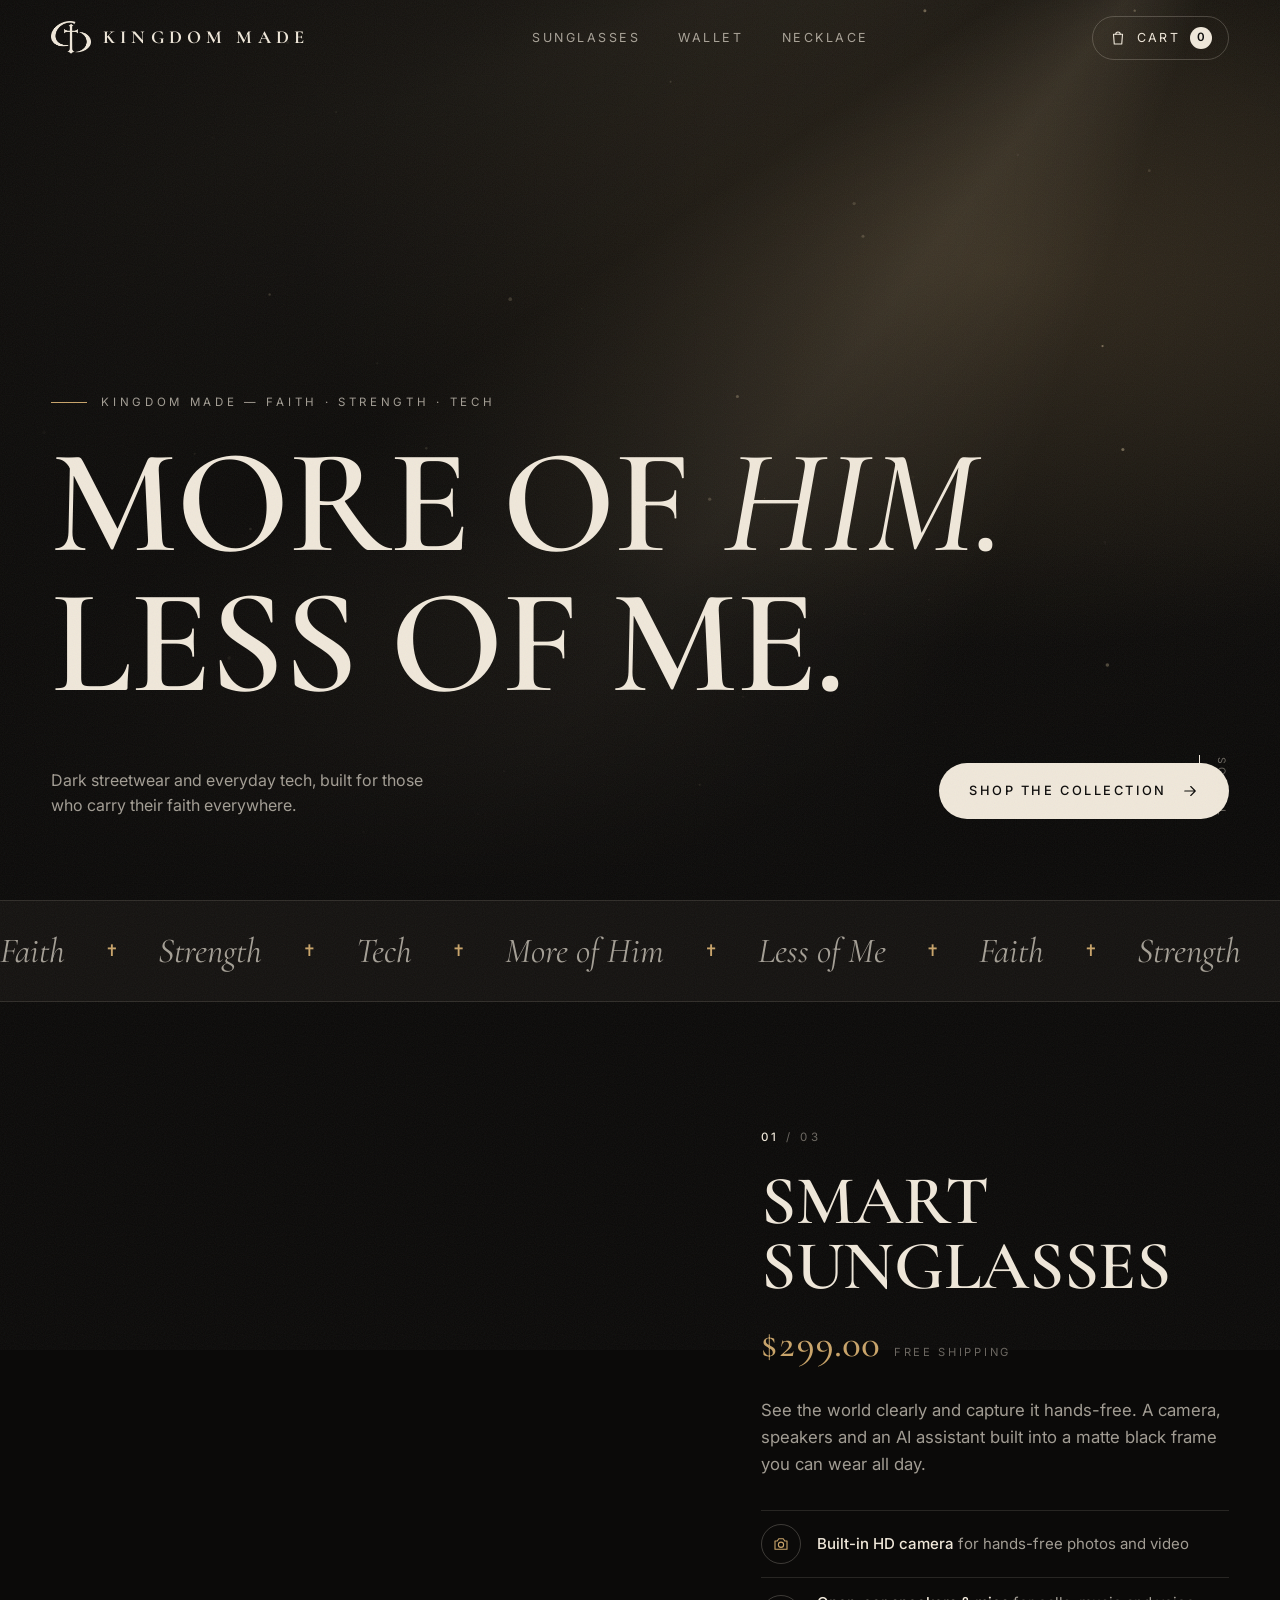
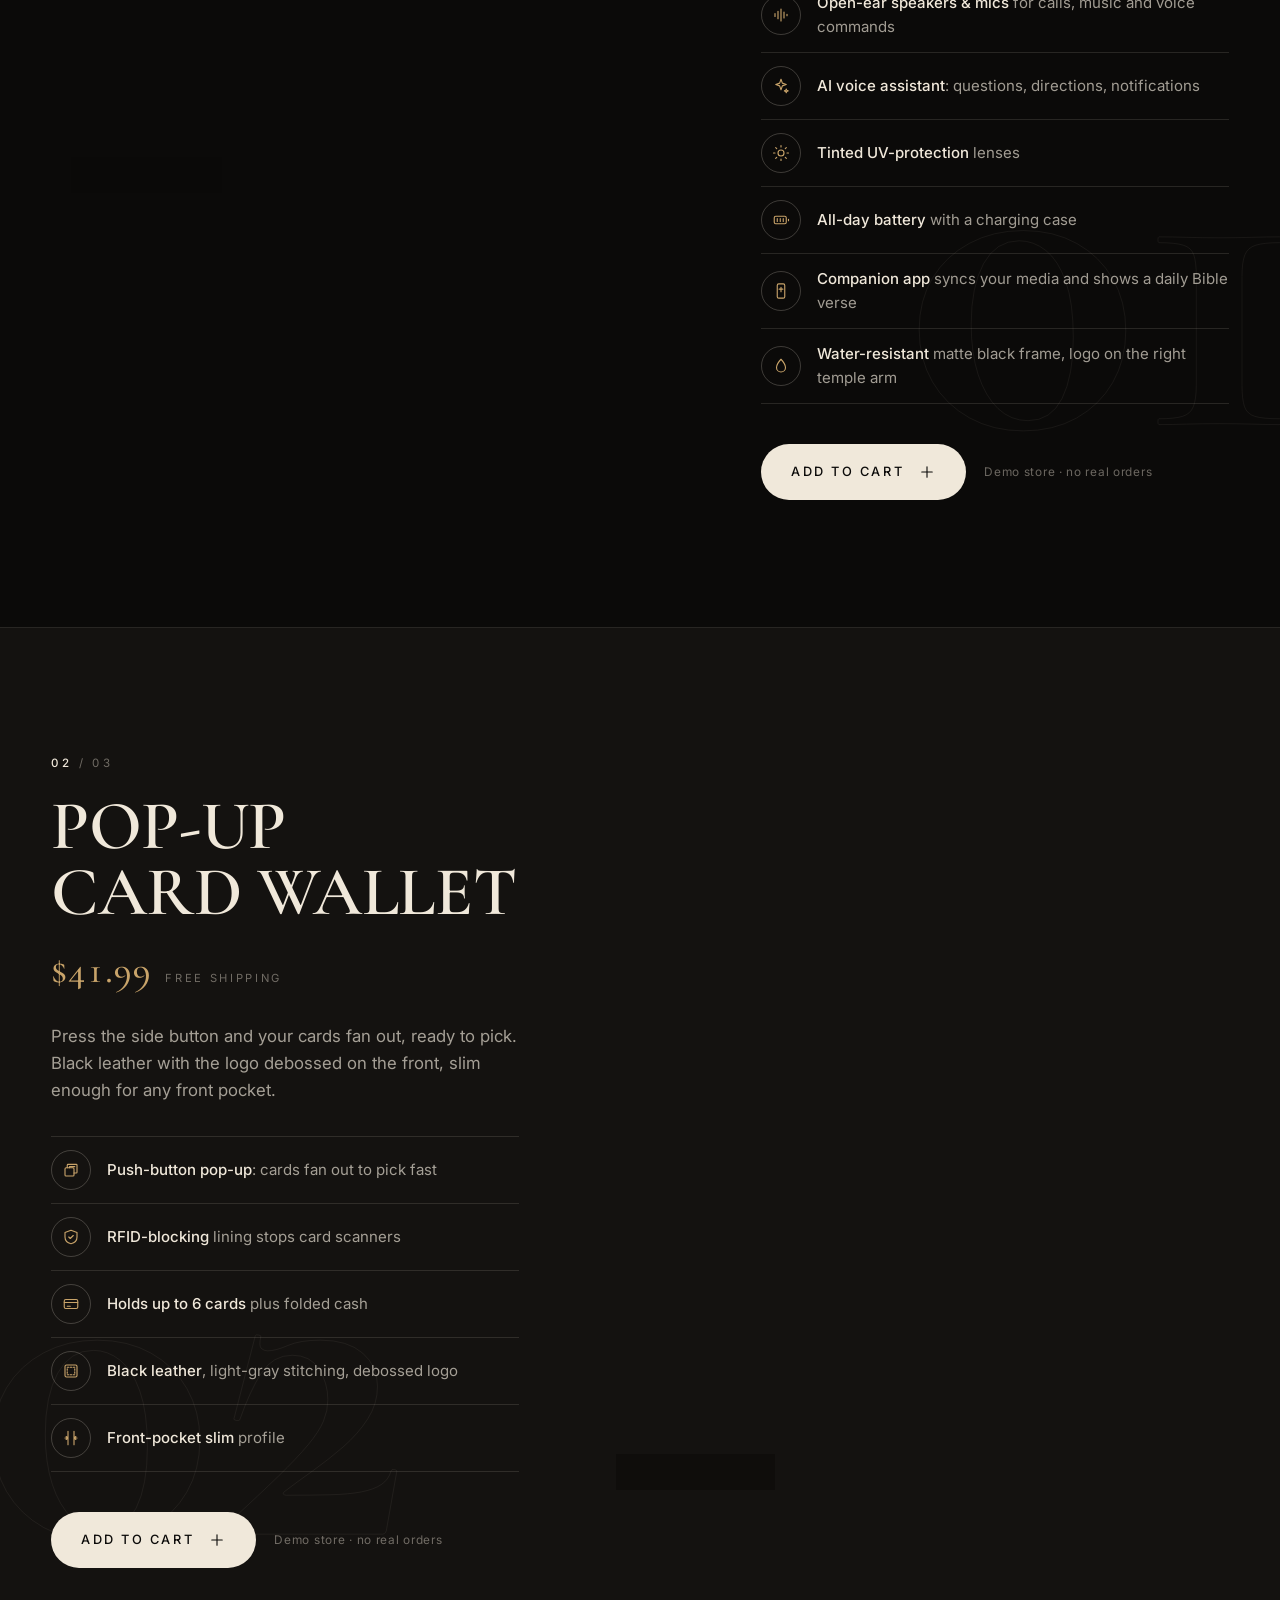
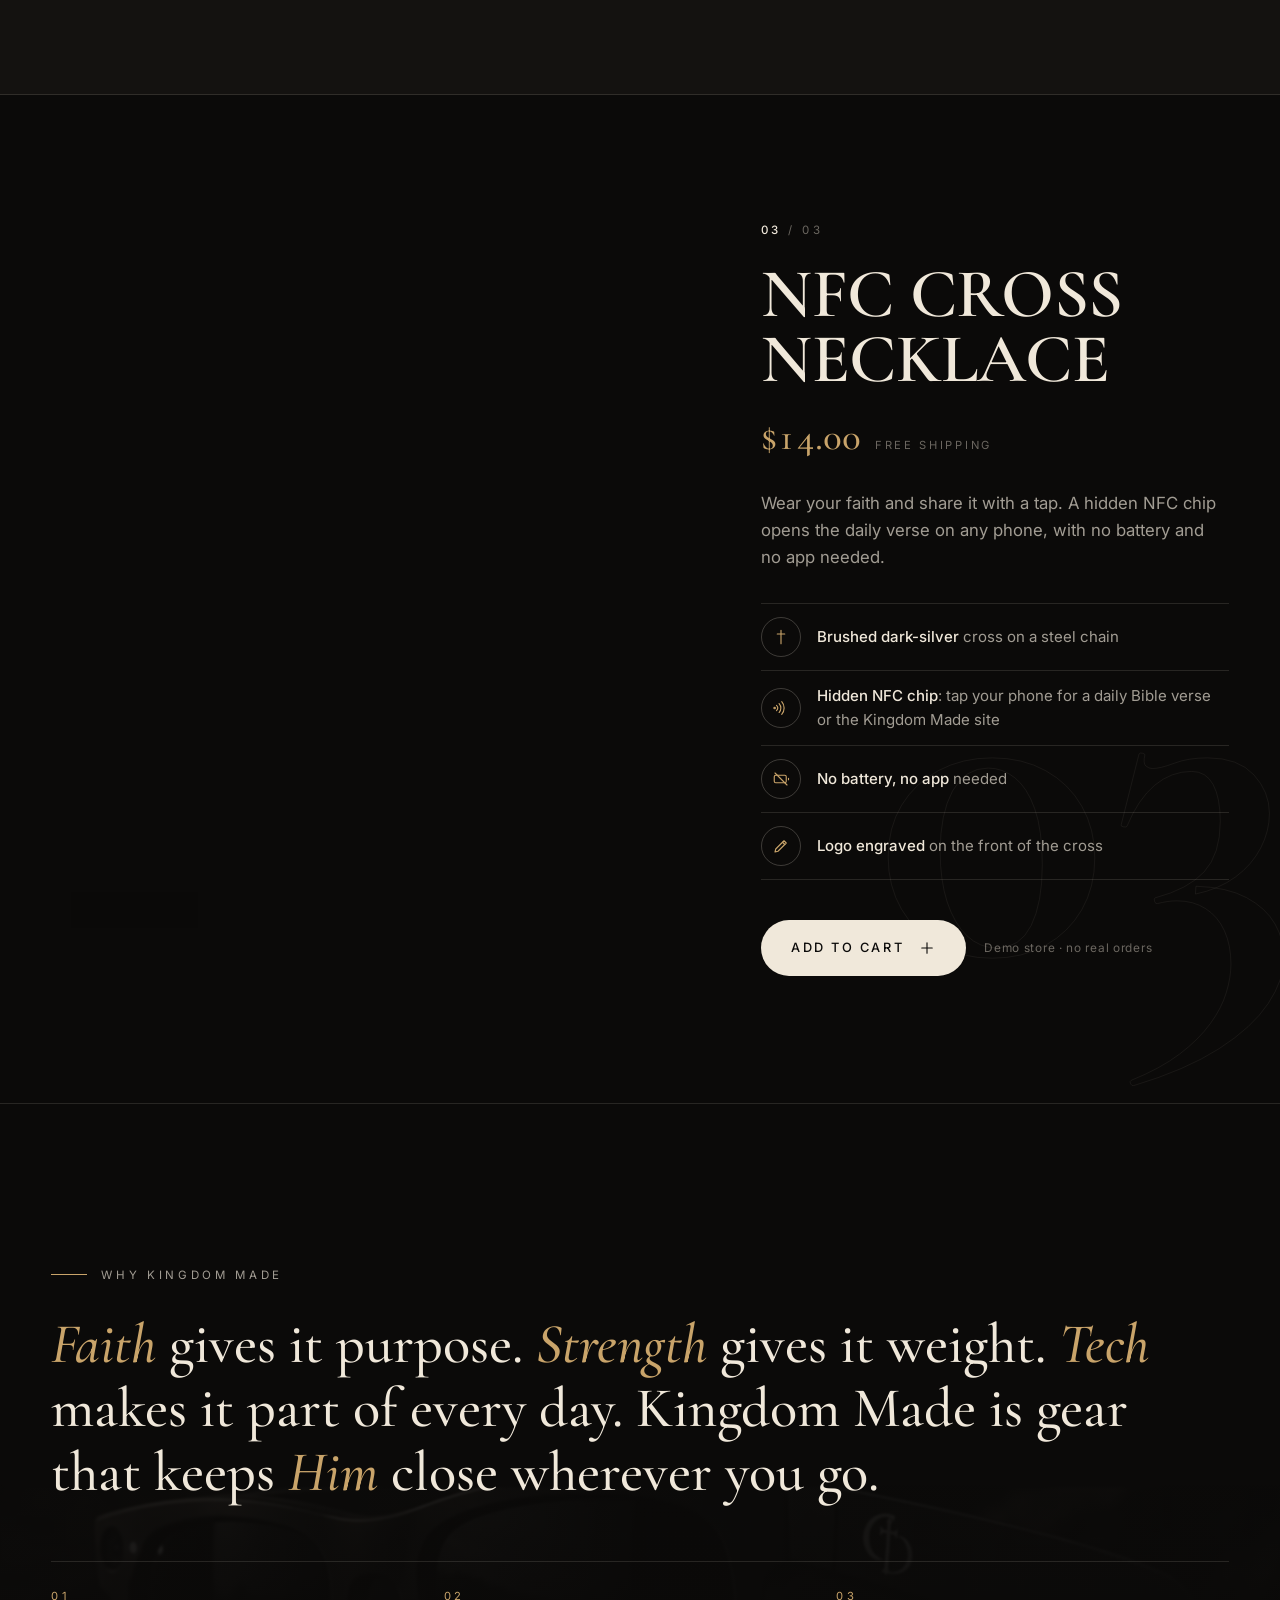
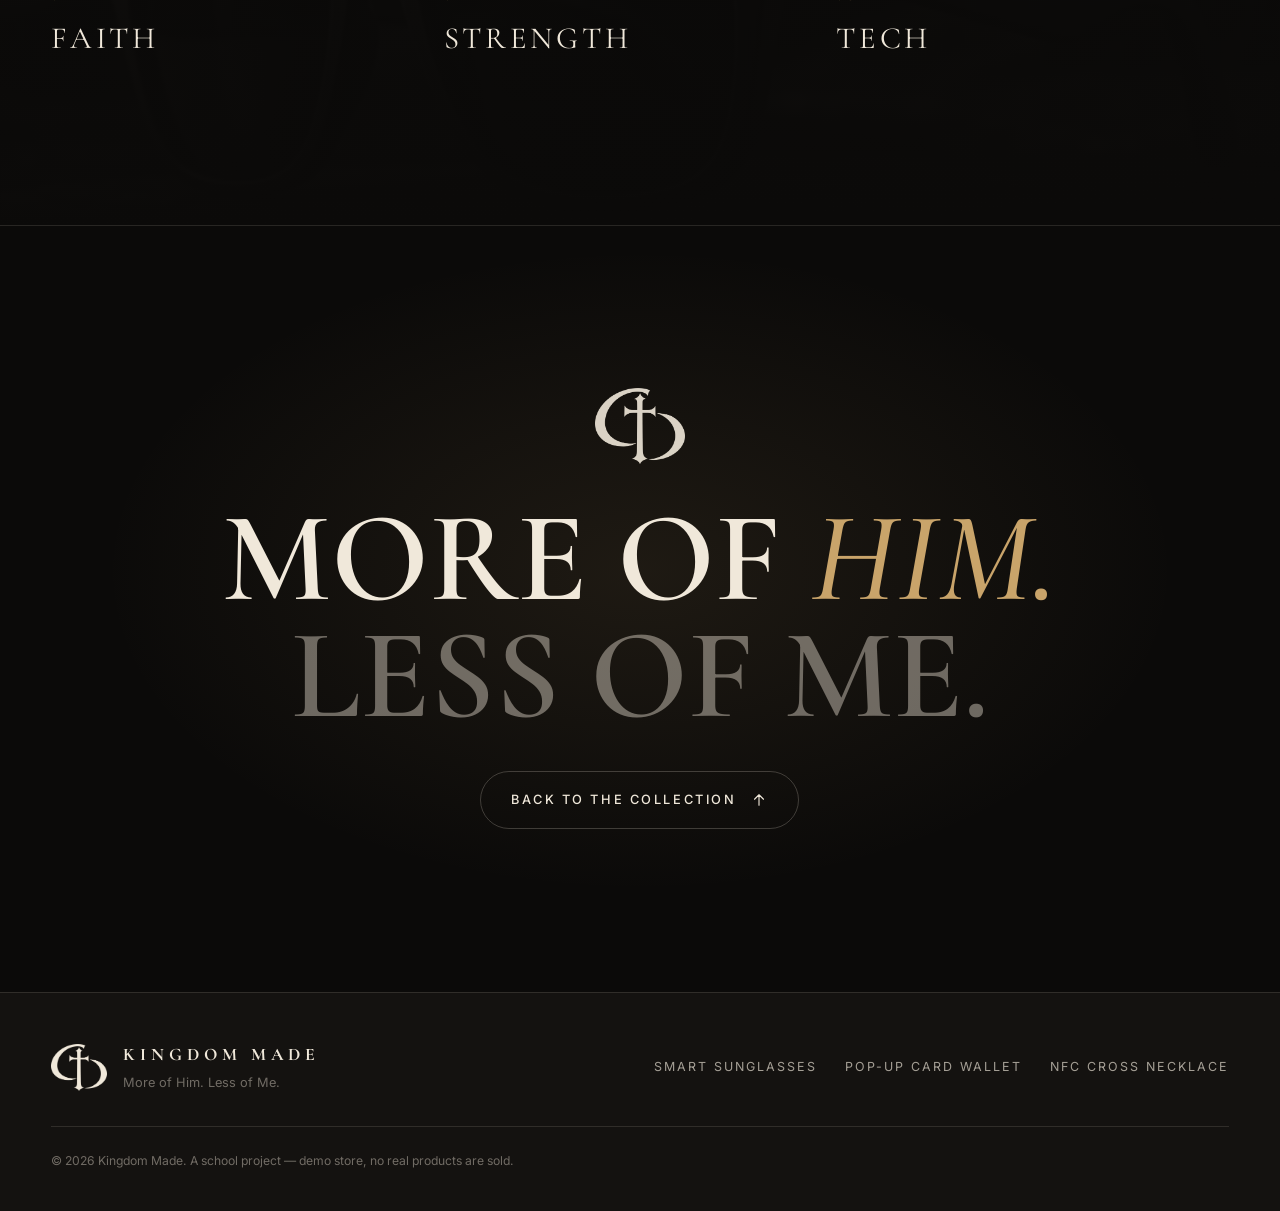
==== kingdom-made/index.html @ f79ba116 "Add Kingdom Made demo storefront Animated single-page store with hero, three product sections, why s" ====
<!doctype html>
<html lang="en">
<head>
  <meta charset="utf-8">
  <meta name="viewport" content="width=device-width, initial-scale=1">
  <title>Kingdom Made — More of Him. Less of Me.</title>
  <meta name="description" content="Kingdom Made: dark Christian streetwear and tech. Smart sunglasses, pop-up card wallet, NFC cross necklace.">
  <meta name="theme-color" content="#0b0a09">
  <link rel="icon" href="assets/logo.png">
  <link rel="preconnect" href="https://fonts.googleapis.com">
  <link rel="preconnect" href="https://fonts.gstatic.com" crossorigin>
  <link href="https://fonts.googleapis.com/css2?family=Cormorant+Garamond:ital,wght@0,500;0,600;0,700;1,500&family=Inter:wght@300;400;500;600&display=swap" rel="stylesheet">
  <link rel="preload" as="image" href="https://d8j0ntlcm91z4.cloudfront.net/user_3KIH4sE05QgK1w0A9Dcq2JVoyp1/hf_20261005_234935_2f9b9e39-9817-4af4-9021-14935c90627b.png">
  <link rel="stylesheet" href="styles.css">
  <script>document.documentElement.classList.add('js');</script>
</head>
<body class="is-loading">

  <!-- Preloader -->
  <div class="loader" aria-hidden="true">
    <img class="loader__logo" src="assets/logo.png" alt="">
    <div class="loader__bar"><span></span></div>
  </div>

  <div class="grain" aria-hidden="true"></div>
  <div class="progress" aria-hidden="true"><span></span></div>

  <!-- Header -->
  <header class="header" id="top">
    <a href="#hero" class="brand" aria-label="Kingdom Made home">
      <img src="assets/logo.png" alt="" class="brand__mark" width="40" height="34">
      <span class="brand__name">KINGDOM&nbsp;MADE</span>
    </a>
    <nav class="nav" aria-label="Products">
      <a href="#sunglasses" class="nav__link">Sunglasses</a>
      <a href="#wallet" class="nav__link">Wallet</a>
      <a href="#necklace" class="nav__link">Necklace</a>
    </nav>
    <button class="cart-btn magnetic" type="button" aria-label="Open cart" data-open-cart>
      <svg viewBox="0 0 24 24" aria-hidden="true"><path d="M6 7h12l-1 13H7L6 7Z"/><path d="M9 7a3 3 0 0 1 6 0"/></svg>
      <span class="cart-btn__label">Cart</span>
      <span class="cart-btn__count" data-cart-count>0</span>
    </button>
  </header>

  <main>
    <!-- Hero -->
    <section class="hero" id="hero">
      <div class="hero__media" aria-hidden="true">
        <img class="hero__img" data-hero-img
             src="https://d8j0ntlcm91z4.cloudfront.net/user_3KIH4sE05QgK1w0A9Dcq2JVoyp1/hf_20261005_234935_2f9b9e39-9817-4af4-9021-14935c90627b.png"
             alt="" onerror="this.remove()">
        <div class="hero__light"></div>
        <canvas class="hero__dust" data-dust></canvas>
        <div class="hero__shade"></div>
      </div>

      <div class="hero__content">
        <p class="eyebrow hero__eyebrow" data-hero-in>
          <span class="eyebrow__line"></span> Kingdom Made — Faith · Strength · Tech
        </p>
        <h1 class="slogan" aria-label="More of Him. Less of Me.">
          <span class="slogan__line" data-split>MORE OF <em class="slogan__him">HIM.</em></span>
          <span class="slogan__line slogan__line--me" data-split>LESS OF <em class="slogan__me">ME.</em></span>
        </h1>
        <div class="hero__foot" data-hero-in>
          <p class="hero__sub">Dark streetwear and everyday tech, built for those who carry their faith everywhere.</p>
          <a href="#sunglasses" class="btn btn--primary magnetic">
            <span class="btn__text">Shop the collection</span>
            <svg class="btn__arrow" viewBox="0 0 24 24" aria-hidden="true"><path d="M5 12h14M13 6l6 6-6 6"/></svg>
          </a>
        </div>
      </div>

      <a href="#sunglasses" class="scroll-cue" data-hero-in aria-label="Scroll to products">
        <span>Scroll</span><i></i>
      </a>
    </section>

    <!-- Marquee -->
    <div class="marquee" aria-hidden="true">
      <div class="marquee__track">
        <span>Faith</span><b>✝</b><span>Strength</span><b>✝</b><span>Tech</span><b>✝</b><span>More of Him</span><b>✝</b><span>Less of Me</span><b>✝</b>
        <span>Faith</span><b>✝</b><span>Strength</span><b>✝</b><span>Tech</span><b>✝</b><span>More of Him</span><b>✝</b><span>Less of Me</span><b>✝</b>
      </div>
    </div>

    <!-- Products (rendered from data in app.js) -->
    <div id="products" data-products></div>

    <!-- Why -->
    <section class="why" id="why">
      <div class="why__bg" aria-hidden="true">
        <img src="assets/collection.webp" alt="" data-parallax="-0.12" loading="lazy">
      </div>
      <div class="why__inner">
        <p class="eyebrow" data-reveal><span class="eyebrow__line"></span> Why Kingdom Made</p>
        <p class="why__text" data-words>
          Faith gives it purpose. Strength gives it weight. Tech makes it part of every day. Kingdom Made is gear that keeps Him close wherever you go.
        </p>
        <ul class="pillars">
          <li data-reveal style="--d:0"><span>01</span>Faith</li>
          <li data-reveal style="--d:1"><span>02</span>Strength</li>
          <li data-reveal style="--d:2"><span>03</span>Tech</li>
        </ul>
      </div>
    </section>

    <!-- Slogan reprise -->
    <section class="reprise" aria-label="More of Him. Less of Me.">
      <img src="assets/logo.png" alt="" class="reprise__mark" data-reveal width="120" height="101">
      <p class="reprise__slogan">
        <span class="reprise__line" data-reveal>MORE OF <em>HIM.</em></span>
        <span class="reprise__line reprise__line--me" data-reveal style="--d:1">LESS OF ME.</span>
      </p>
      <a href="#sunglasses" class="btn btn--ghost magnetic" data-reveal style="--d:2">
        <span class="btn__text">Back to the collection</span>
        <svg class="btn__arrow" viewBox="0 0 24 24" aria-hidden="true"><path d="M12 19V5M6 11l6-6 6 6"/></svg>
      </a>
    </section>
  </main>

  <footer class="footer">
    <div class="footer__brand">
      <img src="assets/logo.png" alt="Kingdom Made logo" width="56" height="47">
      <div>
        <strong>KINGDOM MADE</strong>
        <span>More of Him. Less of Me.</span>
      </div>
    </div>
    <nav class="footer__nav" aria-label="Footer">
      <a href="#sunglasses">Smart Sunglasses</a>
      <a href="#wallet">Pop-Up Card Wallet</a>
      <a href="#necklace">NFC Cross Necklace</a>
    </nav>
    <p class="footer__note">© <span data-year></span> Kingdom Made. A school project — demo store, no real products are sold.</p>
  </footer>

  <!-- Cart drawer -->
  <div class="overlay" data-overlay></div>
  <aside class="cart" aria-label="Shopping cart" aria-hidden="true" data-cart>
    <div class="cart__head">
      <h2>Your Cart <span data-cart-count-text></span></h2>
      <button class="icon-btn" type="button" aria-label="Close cart" data-close-cart>
        <svg viewBox="0 0 24 24" aria-hidden="true"><path d="M6 6l12 12M18 6 6 18"/></svg>
      </button>
    </div>
    <ul class="cart__items" data-cart-items></ul>
    <div class="cart__empty" data-cart-empty>
      <img src="assets/logo.png" alt="" width="64" height="54">
      <p>Your cart is empty.</p>
      <button class="btn btn--ghost" type="button" data-close-cart data-goto="#sunglasses"><span class="btn__text">Explore the collection</span></button>
    </div>
    <div class="cart__foot" data-cart-foot>
      <div class="cart__row"><span>Subtotal</span><strong data-subtotal>$0.00</strong></div>
      <div class="cart__row cart__row--muted"><span>Shipping</span><span>Free</span></div>
      <button class="btn btn--primary btn--block magnetic" type="button" data-checkout>
        <span class="btn__text">Checkout</span>
        <svg class="btn__arrow" viewBox="0 0 24 24" aria-hidden="true"><path d="M5 12h14M13 6l6 6-6 6"/></svg>
      </button>
    </div>
  </aside>

  <!-- Checkout -->
  <div class="checkout" role="dialog" aria-modal="true" aria-labelledby="checkout-title" aria-hidden="true" data-checkout-modal>
    <div class="checkout__panel">
      <button class="icon-btn checkout__close" type="button" aria-label="Close checkout" data-close-checkout>
        <svg viewBox="0 0 24 24" aria-hidden="true"><path d="M6 6l12 12M18 6 6 18"/></svg>
      </button>

      <div class="checkout__step is-active" data-step="form">
        <p class="eyebrow"><span class="eyebrow__line"></span> Secure checkout · Demo</p>
        <h2 id="checkout-title">Checkout</h2>
        <div class="checkout__grid">
          <form class="form" data-checkout-form novalidate>
            <fieldset>
              <legend>Contact</legend>
              <label class="field"><span>Full name</span><input name="name" autocomplete="off" required placeholder="John Doe"></label>
              <label class="field"><span>Email</span><input name="email" type="email" autocomplete="off" required placeholder="you@example.com"></label>
            </fieldset>
            <fieldset>
              <legend>Shipping</legend>
              <label class="field"><span>Address</span><input name="address" autocomplete="off" required placeholder="123 Main St"></label>
              <div class="field-row">
                <label class="field"><span>City</span><input name="city" autocomplete="off" required placeholder="City"></label>
                <label class="field"><span>ZIP</span><input name="zip" autocomplete="off" required placeholder="00000" inputmode="numeric"></label>
              </div>
            </fieldset>
            <fieldset>
              <legend>Payment</legend>
              <div class="demo-card">
                <div class="demo-card__top"><img src="assets/logo.png" alt="" width="34" height="29"><span>DEMO CARD</span></div>
                <div class="demo-card__num">•••• •••• •••• 7777</div>
                <div class="demo-card__bottom"><span>KINGDOM MADE</span><span>12/30</span></div>
              </div>
              <p class="form__note">This is a demo store for a school project. No payment is taken and nothing you type is sent anywhere.</p>
            </fieldset>
            <button class="btn btn--primary btn--block magnetic" type="submit">
              <span class="btn__text">Place order · <span data-checkout-total>$0.00</span></span>
            </button>
          </form>
          <aside class="summary">
            <h3>Order summary</h3>
            <ul class="summary__items" data-summary-items></ul>
            <div class="cart__row"><span>Subtotal</span><span data-summary-subtotal></span></div>
            <div class="cart__row cart__row--muted"><span>Shipping</span><span>Free</span></div>
            <div class="cart__row summary__total"><span>Total</span><strong data-summary-total></strong></div>
          </aside>
        </div>
      </div>

      <div class="checkout__step checkout__step--center" data-step="processing">
        <div class="spinner" aria-hidden="true"><img src="assets/logo.png" alt=""></div>
        <p class="processing-text">Processing your order…</p>
      </div>

      <div class="checkout__step checkout__step--center" data-step="success">
        <svg class="check" viewBox="0 0 52 52" aria-hidden="true"><circle cx="26" cy="26" r="24"/><path d="M15 27l7 7 15-16"/></svg>
        <p class="eyebrow"><span class="eyebrow__line"></span> Order confirmed</p>
        <h2 class="success__title">Thank you<span data-success-name></span>.</h2>
        <p class="success__order">Order <strong data-order-no></strong> is on its way (in spirit — this is a demo).</p>
        <blockquote class="verse">“Whatever you do, work at it with all your heart, as working for the Lord.”<cite>Colossians 3:23</cite></blockquote>
        <button class="btn btn--primary magnetic" type="button" data-close-checkout><span class="btn__text">Continue shopping</span></button>
      </div>
    </div>
  </div>

  <div class="toast" role="status" aria-live="polite" data-toast></div>

  <script src="app.js" defer></script>
</body>
</html>
---- kingdom-made/styles.css ----
/* ==========================================================================
   KINGDOM MADE — styles
   ========================================================================== */

:root {
  --black: #0b0a09;
  --coal: #141210;
  --char: #1c1a17;
  --char-2: #26231f;
  --line: rgba(240, 232, 218, 0.12);
  --line-2: rgba(240, 232, 218, 0.22);
  --bone: #f0e8da;
  --bone-dim: rgba(240, 232, 218, 0.66);
  --bone-mute: rgba(240, 232, 218, 0.42);
  --gold: #c9a46a;
  --gold-soft: rgba(201, 164, 106, 0.18);

  --serif: "Cormorant Garamond", "Times New Roman", Georgia, serif;
  --sans: "Inter", system-ui, -apple-system, "Segoe UI", Roboto, sans-serif;

  --ease: cubic-bezier(0.22, 1, 0.36, 1);
  --ease-in-out: cubic-bezier(0.65, 0, 0.35, 1);
  --gutter: clamp(16px, 4vw, 56px);
  --header-h: 76px;
}

*, *::before, *::after { box-sizing: border-box; }
html { scroll-behavior: smooth; -webkit-text-size-adjust: 100%; }
body {
  margin: 0;
  background: var(--black);
  color: var(--bone);
  font-family: var(--sans);
  font-weight: 400;
  line-height: 1.6;
  -webkit-font-smoothing: antialiased;
  overflow-x: hidden;
}
body.is-locked { overflow: hidden; }
img { display: block; max-width: 100%; }
a { color: inherit; text-decoration: none; }
button { font: inherit; color: inherit; background: none; border: 0; cursor: pointer; }
em { font-style: normal; }
::selection { background: var(--gold); color: var(--black); }
:focus-visible { outline: 1px solid var(--gold); outline-offset: 4px; }

svg { fill: none; stroke: currentColor; stroke-width: 1.5; stroke-linecap: round; stroke-linejoin: round; }

/* ---------- Atmosphere ---------- */
.grain {
  position: fixed; inset: -50%;
  z-index: 90; pointer-events: none;
  opacity: 0.06;
  background-image: url("data:image/svg+xml;utf8,<svg xmlns='http://www.w3.org/2000/svg' width='160' height='160'><filter id='n'><feTurbulence type='fractalNoise' baseFrequency='0.9' numOctaves='2' stitchTiles='stitch'/></filter><rect width='100%' height='100%' filter='url(%23n)'/></svg>");
  animation: grain 1.2s steps(6) infinite;
}
@keyframes grain {
  0% { transform: translate(0, 0); } 20% { transform: translate(-3%, 2%); }
  40% { transform: translate(2%, -3%); } 60% { transform: translate(-2%, -1%); }
  80% { transform: translate(3%, 3%); } 100% { transform: translate(0, 0); }
}

.progress { position: fixed; top: 0; left: 0; right: 0; height: 2px; z-index: 80; pointer-events: none; }
.progress span { display: block; height: 100%; background: linear-gradient(90deg, var(--gold), var(--bone)); transform-origin: 0 50%; transform: scaleX(0); }

/* ---------- Loader ---------- */
.loader {
  position: fixed; inset: 0; z-index: 200;
  display: grid; place-content: center; justify-items: center; gap: 28px;
  background: var(--black);
  transition: clip-path 1.1s var(--ease-in-out), visibility 0s linear 1.1s;
  clip-path: inset(0 0 0 0);
}
.loader__logo { width: 92px; opacity: 0; transform: scale(0.9); animation: loaderLogo 1s var(--ease) 0.1s forwards; }
.loader__bar { width: 140px; height: 1px; background: var(--line); overflow: hidden; }
.loader__bar span { display: block; height: 100%; background: var(--bone); transform: scaleX(0); transform-origin: 0 50%; animation: loaderBar 1.1s var(--ease-in-out) 0.2s forwards; }
@keyframes loaderLogo { to { opacity: 1; transform: scale(1); } }
@keyframes loaderBar { to { transform: scaleX(1); } }
body.is-loaded .loader { clip-path: inset(0 0 100% 0); visibility: hidden; }
html:not(.js) .loader { display: none; }

/* ---------- Header ---------- */
.header {
  position: fixed; inset: 0 0 auto 0; z-index: 60;
  height: var(--header-h);
  display: flex; align-items: center; justify-content: space-between; gap: 24px;
  padding: 0 var(--gutter);
  transition: transform 0.6s var(--ease), background 0.4s ease, border-color 0.4s ease, opacity 0.9s var(--ease);
  border-bottom: 1px solid transparent;
}
.header.is-solid { background: rgba(11, 10, 9, 0.72); backdrop-filter: blur(14px); -webkit-backdrop-filter: blur(14px); border-color: var(--line); }
.header.is-hidden { transform: translateY(-100%); }
.js body.is-loading .header { opacity: 0; transform: translateY(-20px); }

.brand { display: flex; align-items: center; gap: 12px; }
.brand__mark { width: 40px; height: auto; transition: transform 0.8s var(--ease); }
.brand:hover .brand__mark { transform: rotate(-8deg) scale(1.06); }
.brand__name { font-family: var(--serif); font-weight: 700; font-size: 1.15rem; letter-spacing: 0.28em; }

.nav { display: flex; gap: clamp(18px, 3vw, 40px); }
.nav__link { position: relative; font-size: 0.78rem; letter-spacing: 0.2em; text-transform: uppercase; color: var(--bone-dim); transition: color 0.3s ease; padding: 6px 0; }
.nav__link::after { content: ""; position: absolute; left: 0; right: 0; bottom: 0; height: 1px; background: var(--bone); transform: scaleX(0); transform-origin: right; transition: transform 0.5s var(--ease); }
.nav__link:hover, .nav__link.is-active { color: var(--bone); }
.nav__link:hover::after, .nav__link.is-active::after { transform: scaleX(1); transform-origin: left; }

.cart-btn {
  position: relative; display: inline-flex; align-items: center; gap: 10px;
  padding: 10px 16px; border: 1px solid var(--line-2); border-radius: 999px;
  font-size: 0.78rem; letter-spacing: 0.18em; text-transform: uppercase;
  transition: background 0.3s ease, border-color 0.3s ease;
}
.cart-btn:hover { background: rgba(240, 232, 218, 0.08); border-color: var(--bone-dim); }
.cart-btn svg { width: 18px; height: 18px; }
.cart-btn__count {
  display: grid; place-items: center; min-width: 22px; height: 22px; padding: 0 6px;
  border-radius: 999px; background: var(--bone); color: var(--black);
  font-size: 0.72rem; font-weight: 600; letter-spacing: 0;
}
.cart-btn__count.is-bump { animation: bump 0.6s var(--ease); }
@keyframes bump { 0% { transform: scale(1); } 35% { transform: scale(1.45); background: var(--gold); } 100% { transform: scale(1); } }

/* ---------- Buttons ---------- */
.btn {
  --fill: var(--bone);
  position: relative; display: inline-flex; align-items: center; justify-content: center; gap: 14px;
  padding: 18px 30px; border-radius: 999px; overflow: hidden; isolation: isolate;
  font-size: 0.8rem; font-weight: 500; letter-spacing: 0.2em; text-transform: uppercase;
  transition: color 0.5s var(--ease), border-color 0.5s var(--ease), transform 0.4s var(--ease);
  will-change: transform;
}
.btn::before {
  content: ""; position: absolute; inset: 0; z-index: -1; border-radius: inherit;
  background: var(--fill);
  transform: translateY(101%); transition: transform 0.6s var(--ease);
}
.btn__arrow { width: 18px; height: 18px; transition: transform 0.5s var(--ease); }
.btn:hover .btn__arrow { transform: translateX(5px); }
.btn--primary { background: var(--bone); color: var(--black); --fill: var(--gold); }
.btn--primary:hover { color: var(--black); }
.btn--ghost { border: 1px solid var(--line-2); color: var(--bone); }
.btn--ghost:hover { color: var(--black); border-color: var(--bone); }
.btn:hover::before { transform: translateY(0); }
.btn--block { width: 100%; }
.btn.is-added { --fill: var(--gold); }
.btn.is-added::before { transform: translateY(0); }
.btn .btn__text { position: relative; display: inline-block; }
.magnetic .btn__text, .magnetic svg { transition: transform 0.4s var(--ease); }

.icon-btn { display: grid; place-items: center; width: 42px; height: 42px; border-radius: 50%; border: 1px solid var(--line-2); transition: transform 0.5s var(--ease), background 0.3s ease; }
.icon-btn svg { width: 18px; height: 18px; }
.icon-btn:hover { transform: rotate(90deg); background: rgba(240, 232, 218, 0.08); }

.eyebrow { display: flex; align-items: center; gap: 14px; margin: 0; font-size: 0.72rem; letter-spacing: 0.32em; text-transform: uppercase; color: var(--bone-dim); }
.eyebrow__line { display: inline-block; width: 36px; height: 1px; background: var(--gold); }

/* ---------- Hero ---------- */
.hero { position: relative; min-height: 100svh; display: flex; align-items: flex-end; padding: calc(var(--header-h) + 40px) var(--gutter) clamp(48px, 9vh, 110px); overflow: hidden; }
.hero__media {
  position: absolute; inset: 0; z-index: 0; overflow: hidden;
  background:
    radial-gradient(90% 70% at 78% 30%, rgba(201, 164, 106, 0.22), transparent 60%),
    radial-gradient(60% 50% at 20% 90%, rgba(60, 50, 40, 0.5), transparent 70%),
    linear-gradient(180deg, #17140f 0%, var(--black) 100%);
}
.hero__img {
  position: absolute; inset: -6% -4%; width: 108%; height: 112%; object-fit: cover;
  opacity: 0; transform: scale(1.18);
  transition: opacity 1.8s var(--ease), transform 2.6s var(--ease);
}
body.is-loaded .hero__img { opacity: 1; transform: scale(1.06); }
.hero__img.is-drift { animation: heroDrift 26s ease-in-out infinite alternate; }
@keyframes heroDrift { from { transform: scale(1.06) translate3d(0, 0, 0); } to { transform: scale(1.14) translate3d(-1.5%, -1%, 0); } }
.hero__light {
  position: absolute; inset: -20%;
  background: conic-gradient(from 200deg at 85% 0%, transparent 0deg, rgba(240, 214, 170, 0.12) 18deg, transparent 36deg, rgba(240, 214, 170, 0.08) 52deg, transparent 70deg);
  mix-blend-mode: screen; animation: rays 14s ease-in-out infinite alternate; pointer-events: none;
}
@keyframes rays { from { transform: rotate(-3deg); opacity: 0.6; } to { transform: rotate(4deg); opacity: 1; } }
.hero__dust { position: absolute; inset: 0; width: 100%; height: 100%; pointer-events: none; }
.hero__shade {
  position: absolute; inset: 0;
  background:
    linear-gradient(90deg, rgba(11, 10, 9, 0.85) 0%, rgba(11, 10, 9, 0.35) 55%, rgba(11, 10, 9, 0.1) 100%),
    linear-gradient(0deg, var(--black) 0%, rgba(11, 10, 9, 0) 40%),
    radial-gradient(120% 90% at 50% 40%, transparent 50%, rgba(0, 0, 0, 0.6) 100%);
}
.hero__content { position: relative; z-index: 2; width: 100%; max-width: 1400px; }
.hero__eyebrow { margin-bottom: clamp(18px, 3vh, 34px); }

.slogan {
  margin: 0; font-family: var(--serif); font-weight: 600;
  font-size: clamp(2.5rem, 11.6vw, 11.5rem); line-height: 0.88; letter-spacing: -0.01em;
}
.slogan__line { display: block; overflow: hidden; padding-bottom: 0.06em; white-space: nowrap; }
.slogan .char { display: inline-block; will-change: transform; }
.js .slogan .char { transform: translate3d(0, 110%, 0) rotate(6deg); opacity: 0; }
body.is-loaded .slogan .char {
  transform: none; opacity: 1;
  transition: transform 1.3s var(--ease), opacity 1s var(--ease);
  transition-delay: calc(0.55s + var(--i) * 0.035s);
}
.slogan__him { font-style: italic; font-weight: 500; }
body.is-glow .slogan__him .char {
  color: #f6e3bf;
  animation: glow 4.5s var(--ease-in-out) infinite;
  animation-delay: calc(var(--i) * 0.12s);
}
@keyframes glow {
  0%, 100% { text-shadow: 0 0 0 rgba(201, 164, 106, 0); }
  50% { text-shadow: 0 0 34px rgba(214, 176, 112, 0.55), 0 0 2px rgba(255, 236, 200, 0.6); }
}
.slogan__line--me { color: var(--bone); transition: color 2s var(--ease); }
body.is-glow .slogan__me { color: var(--bone-mute); transition: color 2.4s var(--ease) 0.4s; }
body.is-glow .slogan__me .char { opacity: 0.45; transition: opacity 2.4s var(--ease) 0.4s, transform 1.3s var(--ease); }

.hero__foot { display: flex; flex-wrap: wrap; align-items: flex-end; justify-content: space-between; gap: 28px; margin-top: clamp(28px, 5vh, 54px); }
.hero__sub { margin: 0; max-width: 380px; color: var(--bone-dim); font-size: 1rem; }

[data-hero-in] { transition: opacity 1.2s var(--ease), transform 1.2s var(--ease); }
.js body.is-loading [data-hero-in] { opacity: 0; transform: translateY(24px); }
.hero__eyebrow { transition-delay: 0.4s; }
.hero__foot { transition-delay: 1.15s; }
.scroll-cue { transition-delay: 1.5s; }

.scroll-cue { position: absolute; right: var(--gutter); bottom: clamp(48px, 9vh, 110px); z-index: 2; display: flex; flex-direction: column; align-items: center; gap: 12px; font-size: 0.65rem; letter-spacing: 0.3em; text-transform: uppercase; color: var(--bone-mute); writing-mode: vertical-rl; }
.scroll-cue i { position: relative; width: 1px; height: 64px; background: var(--line); overflow: hidden; }
.scroll-cue i::after { content: ""; position: absolute; left: 0; top: 0; width: 100%; height: 40%; background: var(--bone); animation: cue 2s var(--ease-in-out) infinite; }
@keyframes cue { from { transform: translateY(-100%); } to { transform: translateY(260%); } }

/* ---------- Marquee ---------- */
.marquee { border-block: 1px solid var(--line); overflow: hidden; padding: 22px 0; background: var(--coal); }
.marquee__track { display: flex; width: max-content; gap: 40px; align-items: center; animation: marquee 38s linear infinite; }
.marquee__track span { font-family: var(--serif); font-size: clamp(1.4rem, 3vw, 2.2rem); font-style: italic; color: var(--bone-dim); white-space: nowrap; }
.marquee__track b { color: var(--gold); font-weight: 400; font-size: 1rem; }
.marquee:hover .marquee__track { animation-play-state: paused; }
@keyframes marquee { to { transform: translateX(-50%); } }

/* ---------- Product sections ---------- */
.product {
  position: relative; min-height: 100vh;
  display: grid; grid-template-columns: 1.15fr 0.85fr; align-items: center; gap: clamp(32px, 6vw, 110px);
  padding: clamp(90px, 14vh, 160px) var(--gutter);
  border-bottom: 1px solid var(--line);
  overflow: hidden;
}
.product:nth-child(even) { grid-template-columns: 0.85fr 1.15fr; background: var(--coal); }
.product:nth-child(even) .product__media { order: 2; }
.product__bgnum {
  position: absolute; top: 50%; right: -0.04em; z-index: 0; transform: translateY(-50%);
  font-family: var(--serif); font-weight: 700; font-size: clamp(14rem, 38vw, 36rem); line-height: 1;
  color: transparent; -webkit-text-stroke: 1px rgba(240, 232, 218, 0.06); pointer-events: none; user-select: none;
}
.product:nth-child(even) .product__bgnum { right: auto; left: -0.04em; }

.product__media { position: relative; z-index: 1; }
.product__frame {
  position: relative; overflow: hidden; border-radius: 4px; background: var(--char);
  aspect-ratio: 4 / 4.4;
  clip-path: inset(0 0 0 0);
  transition: clip-path 1.6s var(--ease-in-out);
  box-shadow: 0 40px 120px -40px rgba(0, 0, 0, 0.9);
}
.product__frame--wide { aspect-ratio: 16 / 10; }
.js .product__media:not(.is-in) .product__frame { clip-path: inset(12% 12% 12% 12% round 4px); }
.product__img {
  position: absolute; inset: -10% 0; width: 100%; height: 120%; object-fit: cover;
  transform: scale(1.25); transition: transform 2s var(--ease), filter 0.8s var(--ease);
  filter: brightness(0.92) contrast(1.04);
}
.product__media.is-in .product__img { transform: scale(1); }
.product__tilt { transition: transform 0.8s var(--ease); transform-style: preserve-3d; will-change: transform; }
.product__frame::after {
  content: ""; position: absolute; inset: 0; pointer-events: none;
  background: radial-gradient(500px circle at var(--mx, 50%) var(--my, 50%), rgba(255, 236, 200, 0.14), transparent 45%);
  opacity: 0; transition: opacity 0.5s ease;
}
.product__media:hover .product__frame::after { opacity: 1; }
.product__media:hover .product__img { filter: brightness(1.02) contrast(1.06); }
.product__tag {
  position: absolute; left: 20px; bottom: 20px; z-index: 2;
  padding: 8px 14px; border-radius: 999px; border: 1px solid var(--line-2);
  background: rgba(11, 10, 9, 0.55); backdrop-filter: blur(8px); -webkit-backdrop-filter: blur(8px);
  font-size: 0.66rem; letter-spacing: 0.24em; text-transform: uppercase;
}

.product__info { position: relative; z-index: 1; max-width: 560px; }
.product__count { font-size: 0.72rem; letter-spacing: 0.3em; color: var(--bone-mute); margin: 0 0 22px; }
.product__count b { color: var(--bone); font-weight: 500; }
.product__name {
  margin: 0 0 14px; font-family: var(--serif); font-weight: 600;
  font-size: clamp(2.6rem, 5.4vw, 5rem); line-height: 0.95; letter-spacing: -0.005em; text-transform: uppercase;
}
.product__name .line { display: block; overflow: hidden; }
.product__name .line > span { display: inline-block; transition: transform 1.2s var(--ease); }
.js .product__info:not(.is-in) .product__name .line > span { transform: translateY(105%); }
.product__name .line:nth-child(2) > span { transition-delay: 0.08s; }

.product__price { display: flex; align-items: baseline; gap: 14px; margin: 0 0 22px; }
.product__price strong { font-family: var(--serif); font-weight: 500; font-size: clamp(1.8rem, 3vw, 2.4rem); color: var(--gold); font-variant-numeric: tabular-nums; }
.product__price span { font-size: 0.7rem; letter-spacing: 0.24em; text-transform: uppercase; color: var(--bone-mute); }
.product__pitch { margin: 0 0 32px; font-size: 1.05rem; color: var(--bone-dim); max-width: 470px; }

.features { list-style: none; margin: 0 0 40px; padding: 0; display: grid; gap: 0; border-top: 1px solid var(--line); }
.feature {
  position: relative; display: grid; grid-template-columns: 40px 1fr; gap: 16px; align-items: center;
  padding: 13px 0; border-bottom: 1px solid var(--line);
  font-size: 0.94rem; color: var(--bone-dim);
  transition: color 0.35s ease, padding 0.5s var(--ease);
}
.feature::before {
  content: ""; position: absolute; left: 0; right: 0; bottom: -1px; height: 1px;
  background: linear-gradient(90deg, var(--gold), transparent); transform: scaleX(0); transform-origin: left; transition: transform 0.7s var(--ease);
}
.feature:hover { color: var(--bone); padding-left: 8px; }
.feature:hover::before { transform: scaleX(1); }
.feature__icon { display: grid; place-items: center; width: 40px; height: 40px; border-radius: 50%; border: 1px solid var(--line-2); color: var(--gold); transition: background 0.4s ease, transform 0.6s var(--ease); }
.feature:hover .feature__icon { background: var(--gold-soft); transform: rotate(-10deg) scale(1.08); }
.feature__icon svg { width: 18px; height: 18px; stroke-dasharray: 80; stroke-dashoffset: 0; }
.feature b { color: var(--bone); font-weight: 500; }

.js .feature { opacity: 0; transform: translateX(-18px); }
.js .feature .feature__icon svg { stroke-dashoffset: 80; }
.features.is-in .feature { opacity: 1; transform: none; transition: opacity 0.8s var(--ease), transform 0.8s var(--ease), color 0.35s ease, padding 0.5s var(--ease); transition-delay: calc(var(--i) * 0.08s + 0.15s), calc(var(--i) * 0.08s + 0.15s), 0s, 0s; }
.features.is-in .feature__icon svg { stroke-dashoffset: 0; transition: stroke-dashoffset 1.4s var(--ease); transition-delay: calc(var(--i) * 0.08s + 0.35s); }

.product__actions { display: flex; flex-wrap: wrap; align-items: center; gap: 18px; }
.product__actions .note { font-size: 0.74rem; color: var(--bone-mute); letter-spacing: 0.06em; }

/* ---------- Generic reveal ---------- */
[data-reveal] { transition: opacity 1.1s var(--ease), transform 1.1s var(--ease); transition-delay: calc(var(--d, 0) * 0.12s); }
.js [data-reveal]:not(.is-in) { opacity: 0; transform: translateY(36px); }

/* ---------- Why ---------- */
.why { position: relative; padding: clamp(110px, 18vh, 200px) var(--gutter); overflow: hidden; border-bottom: 1px solid var(--line); }
.why__bg { position: absolute; inset: 0; z-index: 0; }
.why__bg img { position: absolute; inset: -15% 0; width: 100%; height: 130%; object-fit: cover; opacity: 0.22; filter: grayscale(0.3) blur(1px); }
.why__bg::after { content: ""; position: absolute; inset: 0; background: linear-gradient(180deg, var(--black) 0%, rgba(11, 10, 9, 0.6) 50%, var(--black) 100%); }
.why__inner { position: relative; z-index: 1; max-width: 1180px; margin: 0 auto; }
.why__text { margin: 28px 0 56px; font-family: var(--serif); font-weight: 500; font-size: clamp(1.9rem, 4.4vw, 3.9rem); line-height: 1.14; }
.why__text .word { display: inline-block; opacity: 0.16; transition: opacity 0.5s ease, color 0.5s ease; }
.why__text .word.is-lit { opacity: 1; }
.why__text .word.is-key { font-style: italic; color: var(--gold); }
.pillars { list-style: none; margin: 0; padding: 0; display: grid; grid-template-columns: repeat(3, 1fr); border-top: 1px solid var(--line); }
.pillars li { padding: 26px 0 0; font-family: var(--serif); font-size: clamp(1.4rem, 2.4vw, 2rem); text-transform: uppercase; letter-spacing: 0.12em; }
.pillars li span { display: block; font-family: var(--sans); font-size: 0.7rem; letter-spacing: 0.3em; color: var(--gold); margin-bottom: 8px; }

/* ---------- Reprise ---------- */
.reprise { padding: clamp(110px, 18vh, 200px) var(--gutter); text-align: center; display: grid; justify-items: center; gap: 36px; background: radial-gradient(60% 60% at 50% 45%, rgba(201, 164, 106, 0.1), transparent 70%); }
.reprise__mark { width: 90px; height: auto; opacity: 0.9; }
.reprise__slogan { margin: 0; font-family: var(--serif); font-weight: 600; font-size: clamp(3rem, 10vw, 8.5rem); line-height: 0.92; }
.reprise__line { display: block; }
.reprise__line em { font-style: italic; font-weight: 500; color: var(--gold); }
.reprise__line--me { color: var(--bone-mute); }

/* ---------- Footer ---------- */
.footer { display: grid; grid-template-columns: 1fr auto; gap: 32px 48px; align-items: center; padding: 48px var(--gutter) 40px; border-top: 1px solid var(--line); background: var(--coal); }
.footer__brand { display: flex; align-items: center; gap: 16px; }
.footer__brand img { width: 56px; height: auto; }
.footer__brand strong { display: block; font-family: var(--serif); letter-spacing: 0.28em; font-size: 1.1rem; }
.footer__brand span { font-size: 0.8rem; color: var(--bone-mute); }
.footer__nav { display: flex; flex-wrap: wrap; gap: 28px; }
.footer__nav a { font-size: 0.78rem; letter-spacing: 0.16em; text-transform: uppercase; color: var(--bone-dim); transition: color 0.3s ease; }
.footer__nav a:hover { color: var(--gold); }
.footer__note { grid-column: 1 / -1; margin: 0; padding-top: 24px; border-top: 1px solid var(--line); font-size: 0.76rem; color: var(--bone-mute); }

/* ---------- Cart drawer ---------- */
.overlay { position: fixed; inset: 0; z-index: 100; background: rgba(5, 4, 3, 0.6); backdrop-filter: blur(6px); -webkit-backdrop-filter: blur(6px); opacity: 0; visibility: hidden; transition: opacity 0.6s var(--ease), visibility 0s linear 0.6s; }
.overlay.is-open { opacity: 1; visibility: visible; transition: opacity 0.6s var(--ease); }
.cart {
  position: fixed; top: 0; right: 0; bottom: 0; z-index: 110;
  width: min(460px, 100%); display: flex; flex-direction: column;
  background: var(--coal); border-left: 1px solid var(--line);
  transform: translateX(100%); visibility: hidden;
  transition: transform 0.75s var(--ease), visibility 0s linear 0.75s;
}
.cart.is-open { transform: none; visibility: visible; transition: transform 0.75s var(--ease); }
.cart__head { display: flex; align-items: center; justify-content: space-between; padding: 22px 24px; border-bottom: 1px solid var(--line); }
.cart__head h2 { margin: 0; font-family: var(--serif); font-weight: 600; font-size: 1.6rem; }
.cart__head h2 span { font-family: var(--sans); font-size: 0.8rem; color: var(--bone-mute); font-weight: 400; }
.cart__items { list-style: none; margin: 0; padding: 8px 24px; flex: 1; overflow-y: auto; }
.cart-item { display: grid; grid-template-columns: 76px 1fr auto; gap: 16px; align-items: center; padding: 18px 0; border-bottom: 1px solid var(--line); }
.cart.is-open .cart-item { animation: itemIn 0.7s var(--ease) both; animation-delay: calc(0.2s + var(--i) * 0.07s); }
@keyframes itemIn { from { opacity: 0; transform: translateX(30px); } }
.cart-item.is-removing { animation: itemOut 0.45s var(--ease) forwards !important; }
@keyframes itemOut { to { opacity: 0; transform: translateX(40px); } }
.cart-item img { width: 76px; height: 76px; object-fit: cover; border-radius: 3px; }
.cart-item h3 { margin: 0 0 4px; font-family: var(--serif); font-size: 1.15rem; font-weight: 600; text-transform: uppercase; line-height: 1.1; }
.cart-item__price { font-size: 0.85rem; color: var(--gold); }
.qty { display: inline-flex; align-items: center; margin-top: 10px; border: 1px solid var(--line-2); border-radius: 999px; }
.qty button { width: 30px; height: 30px; display: grid; place-items: center; transition: color 0.2s; color: var(--bone-dim); }
.qty button:hover { color: var(--bone); }
.qty span { min-width: 22px; text-align: center; font-size: 0.85rem; font-variant-numeric: tabular-nums; }
.cart-item__remove { align-self: start; font-size: 0.68rem; letter-spacing: 0.18em; text-transform: uppercase; color: var(--bone-mute); transition: color 0.2s; padding: 4px 0; }
.cart-item__remove:hover { color: var(--bone); }
.cart__empty { flex: 1; display: none; flex-direction: column; align-items: center; justify-content: center; gap: 18px; padding: 24px; text-align: center; color: var(--bone-dim); }
.cart__empty img { opacity: 0.5; }
.cart.is-empty .cart__empty { display: flex; }
.cart.is-empty .cart__items, .cart.is-empty .cart__foot { display: none; }
.cart__foot { padding: 22px 24px 26px; border-top: 1px solid var(--line); display: grid; gap: 12px; }
.cart__row { display: flex; justify-content: space-between; align-items: baseline; font-size: 0.92rem; }
.cart__row strong { font-family: var(--serif); font-size: 1.5rem; font-weight: 600; font-variant-numeric: tabular-nums; }
.cart__row--muted { color: var(--bone-mute); font-size: 0.82rem; margin-bottom: 8px; }

/* ---------- Checkout ---------- */
.checkout { position: fixed; inset: 0; z-index: 120; display: grid; place-items: center; padding: 16px; background: rgba(5, 4, 3, 0.75); backdrop-filter: blur(10px); -webkit-backdrop-filter: blur(10px); opacity: 0; visibility: hidden; transition: opacity 0.5s var(--ease), visibility 0s linear 0.5s; }
.checkout.is-open { opacity: 1; visibility: visible; transition: opacity 0.5s var(--ease); }
.checkout__panel {
  position: relative; width: min(1040px, 100%); max-height: calc(100svh - 32px); overflow-y: auto;
  padding: clamp(28px, 4vw, 52px); border: 1px solid var(--line); border-radius: 6px; background: var(--coal);
  transform: translateY(40px) scale(0.98); transition: transform 0.8s var(--ease);
}
.checkout.is-open .checkout__panel { transform: none; }
.checkout__close { position: absolute; top: 20px; right: 20px; }
.checkout__step { display: none; }
.checkout__step.is-active { display: block; animation: stepIn 0.7s var(--ease) both; }
.checkout__step--center.is-active { display: grid; justify-items: center; text-align: center; gap: 18px; padding: 40px 0; }
@keyframes stepIn { from { opacity: 0; transform: translateY(20px); } }
.checkout h2 { margin: 12px 0 28px; font-family: var(--serif); font-weight: 600; font-size: clamp(2rem, 4vw, 3rem); }
.checkout__grid { display: grid; grid-template-columns: 1.3fr 1fr; gap: clamp(24px, 4vw, 56px); align-items: start; }
.form fieldset { border: 0; padding: 0; margin: 0 0 26px; display: grid; gap: 14px; }
.form legend { padding: 0; margin-bottom: 14px; font-size: 0.7rem; letter-spacing: 0.28em; text-transform: uppercase; color: var(--gold); }
.field { display: grid; gap: 6px; }
.field span { font-size: 0.74rem; color: var(--bone-mute); letter-spacing: 0.04em; }
.field input {
  width: 100%; padding: 14px 16px; border-radius: 4px; border: 1px solid var(--line-2); background: var(--black); color: var(--bone);
  font: inherit; font-size: 0.95rem; transition: border-color 0.3s ease, box-shadow 0.3s ease;
}
.field input::placeholder { color: rgba(240, 232, 218, 0.25); }
.field input:focus { outline: none; border-color: var(--gold); box-shadow: 0 0 0 4px var(--gold-soft); }
.field.is-error input { border-color: #b8664f; animation: shake 0.4s; }
@keyframes shake { 25% { transform: translateX(-5px); } 75% { transform: translateX(5px); } }
.field-row { display: grid; grid-template-columns: 1.6fr 1fr; gap: 14px; }
.form__note { margin: 4px 0 0; font-size: 0.78rem; color: var(--bone-mute); }

.demo-card {
  position: relative; max-width: 340px; aspect-ratio: 1.6; padding: 20px 22px; border-radius: 12px; overflow: hidden;
  display: flex; flex-direction: column; justify-content: space-between;
  background: linear-gradient(135deg, #2a2621 0%, #0f0e0c 60%, #2c2720 100%); border: 1px solid var(--line-2);
  box-shadow: 0 20px 50px -20px rgba(0, 0, 0, 0.9);
}
.demo-card::after { content: ""; position: absolute; inset: 0; background: linear-gradient(115deg, transparent 30%, rgba(255, 240, 210, 0.16) 45%, transparent 60%); transform: translateX(-100%); animation: cardShine 4.5s var(--ease-in-out) infinite; }
@keyframes cardShine { 0%, 40% { transform: translateX(-100%); } 80%, 100% { transform: translateX(100%); } }
.demo-card__top { display: flex; justify-content: space-between; align-items: center; font-size: 0.66rem; letter-spacing: 0.3em; color: var(--bone-mute); }
.demo-card__num { font-size: 1.15rem; letter-spacing: 0.14em; font-variant-numeric: tabular-nums; }
.demo-card__bottom { display: flex; justify-content: space-between; font-size: 0.7rem; letter-spacing: 0.2em; color: var(--bone-dim); }

.summary { padding: 24px; border: 1px solid var(--line); border-radius: 4px; background: var(--black); display: grid; gap: 12px; }
.summary h3 { margin: 0 0 6px; font-size: 0.72rem; letter-spacing: 0.28em; text-transform: uppercase; color: var(--bone-dim); font-weight: 500; }
.summary__items { list-style: none; margin: 0 0 8px; padding: 0; display: grid; gap: 14px; }
.summary__items li { display: grid; grid-template-columns: 52px 1fr auto; gap: 12px; align-items: center; font-size: 0.86rem; }
.summary__items img { width: 52px; height: 52px; object-fit: cover; border-radius: 3px; }
.summary__items small { display: block; color: var(--bone-mute); }
.summary__total { padding-top: 12px; border-top: 1px solid var(--line); }

.spinner { position: relative; width: 96px; height: 96px; display: grid; place-items: center; }
.spinner::before { content: ""; position: absolute; inset: 0; border-radius: 50%; border: 1px solid var(--line); border-top-color: var(--gold); animation: spin 1s linear infinite; }
.spinner img { width: 44px; animation: pulse 1.4s ease-in-out infinite; }
@keyframes spin { to { transform: rotate(360deg); } }
@keyframes pulse { 50% { opacity: 0.4; transform: scale(0.94); } }
.processing-text { color: var(--bone-dim); letter-spacing: 0.1em; }

.check { width: 84px; height: 84px; color: var(--gold); }
.check circle { stroke-dasharray: 152; stroke-dashoffset: 152; }
.check path { stroke-dasharray: 40; stroke-dashoffset: 40; stroke-width: 2; }
.checkout__step.is-active .check circle { animation: draw 0.9s var(--ease) 0.1s forwards; }
.checkout__step.is-active .check path { animation: draw 0.6s var(--ease) 0.75s forwards; }
@keyframes draw { to { stroke-dashoffset: 0; } }
.success__title { margin: 0 !important; }
.success__order { margin: 0; color: var(--bone-dim); }
.success__order strong { color: var(--bone); font-weight: 500; letter-spacing: 0.08em; }
.verse { margin: 12px 0 18px; max-width: 520px; font-family: var(--serif); font-style: italic; font-size: 1.35rem; line-height: 1.4; color: var(--bone); }
.verse cite { display: block; margin-top: 10px; font-family: var(--sans); font-style: normal; font-size: 0.72rem; letter-spacing: 0.24em; text-transform: uppercase; color: var(--gold); }

/* ---------- Toast ---------- */
.toast {
  position: fixed; left: 50%; bottom: 28px; z-index: 130;
  display: flex; align-items: center; gap: 12px; padding: 12px 18px 12px 12px;
  border: 1px solid var(--line-2); border-radius: 999px; background: rgba(20, 18, 16, 0.92); backdrop-filter: blur(10px); -webkit-backdrop-filter: blur(10px);
  font-size: 0.86rem; white-space: nowrap;
  transform: translate(-50%, 140%); opacity: 0; transition: transform 0.7s var(--ease), opacity 0.5s var(--ease);
  pointer-events: none;
}
.toast.is-show { transform: translate(-50%, 0); opacity: 1; }
.toast img { width: 36px; height: 36px; border-radius: 50%; object-fit: cover; }
.toast b { color: var(--gold); font-weight: 500; }

/* ---------- Responsive ---------- */
@media (max-width: 960px) {
  .product, .product:nth-child(even) { grid-template-columns: 1fr; min-height: 0; gap: 40px; }
  .product:nth-child(even) .product__media { order: 0; }
  .checkout__grid { grid-template-columns: 1fr; }
  .summary { order: -1; }
}
@media (max-width: 720px) {
  :root { --header-h: 64px; }
  .nav { display: none; }
  .brand__name { font-size: 0.95rem; letter-spacing: 0.2em; }
  .brand__mark { width: 32px; }
  .cart-btn__label { display: none; }
  .cart-btn { padding: 8px 12px; }
  .scroll-cue { display: none; }
  .hero__foot { flex-direction: column; align-items: flex-start; }
  .pillars { grid-template-columns: 1fr; }
  .pillars li { padding: 18px 0; border-bottom: 1px solid var(--line); }
  .footer { grid-template-columns: 1fr; }
  .field-row { grid-template-columns: 1fr; }
  .toast { white-space: normal; width: calc(100% - 32px); }
}

/* ---------- Reduced motion ---------- */
@media (prefers-reduced-motion: reduce) {
  *, *::before, *::after { animation-duration: 0.001ms !important; animation-iteration-count: 1 !important; transition-duration: 0.001ms !important; transition-delay: 0s !important; scroll-behavior: auto !important; }
  html { scroll-behavior: auto; }
  .grain, .hero__light, .hero__dust { display: none; }
  .marquee__track { animation: none; }
  .js .slogan .char, .js [data-reveal], .js .feature, .js .product__name .line > span { opacity: 1 !important; transform: none !important; }
  .js .product__media:not(.is-in) .product__frame { clip-path: none; }
  .product__img { transform: none !important; }
  .why__text .word { opacity: 1; }
}
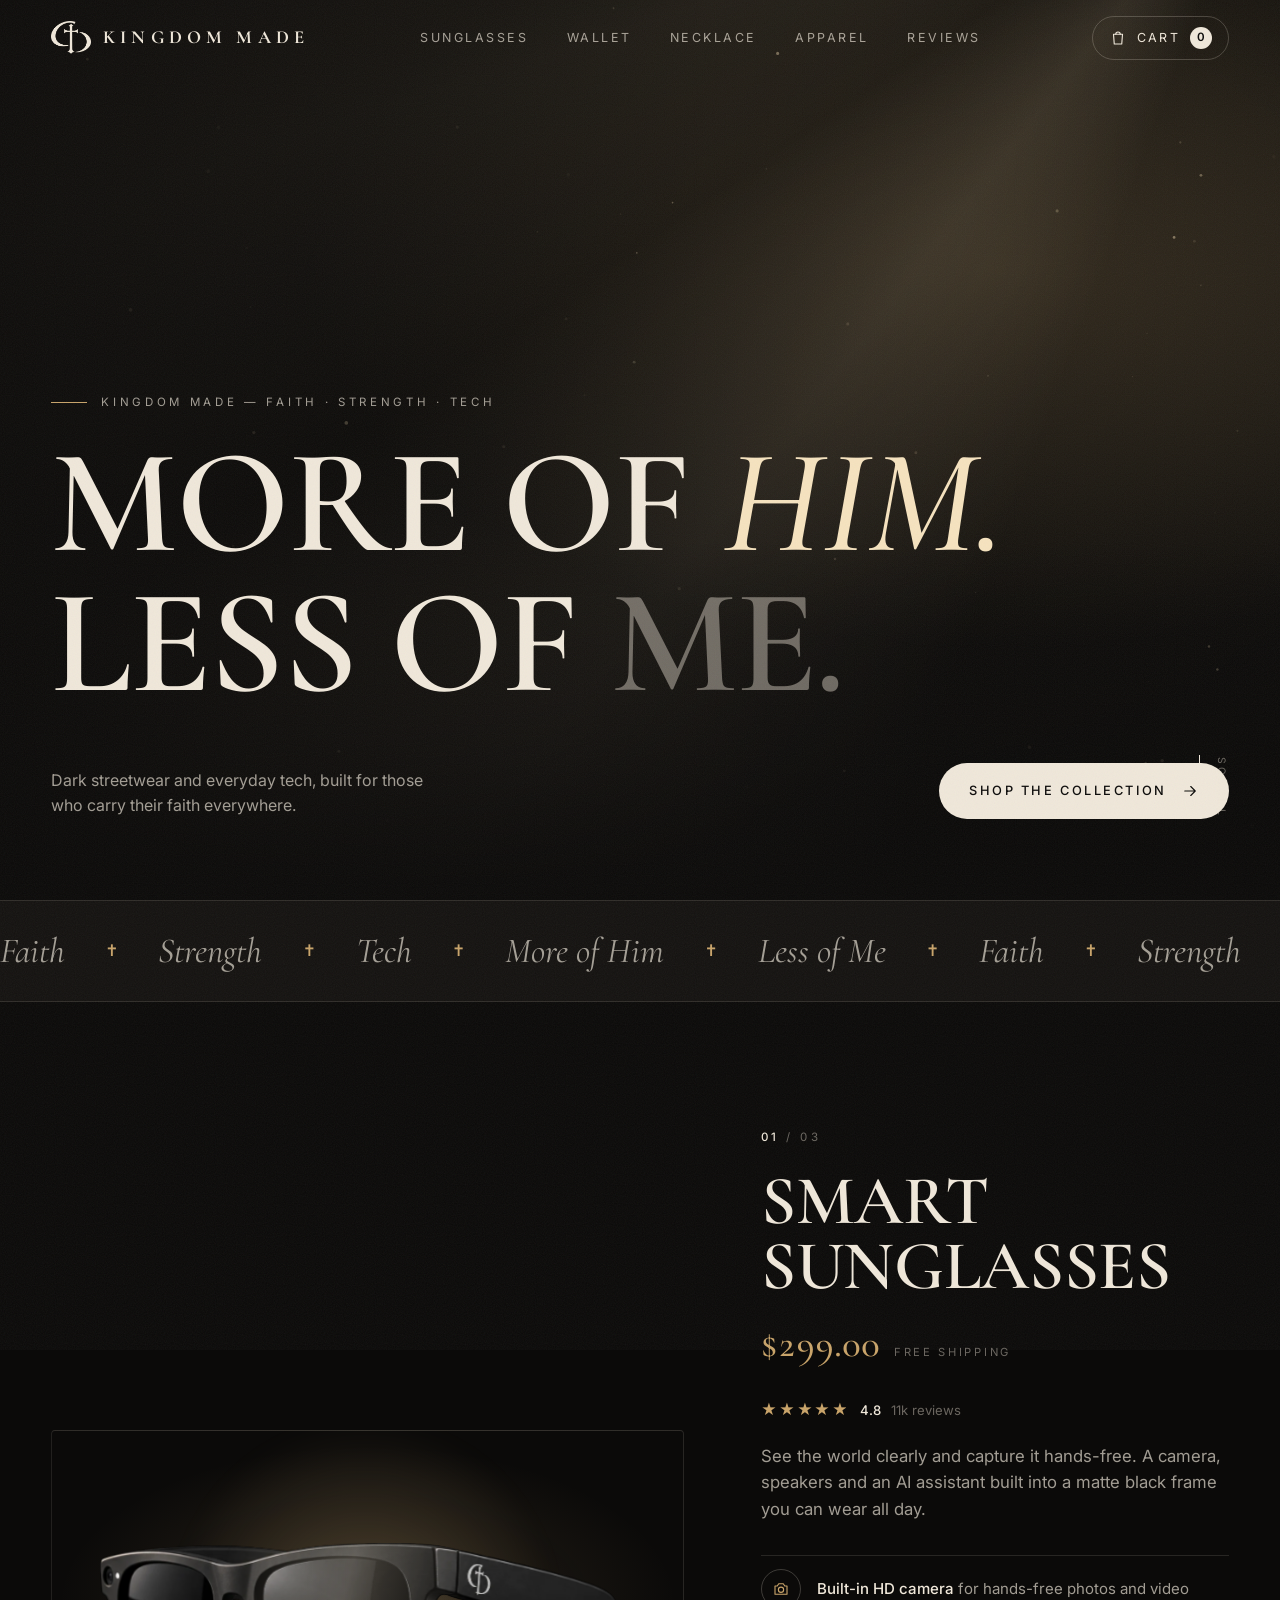
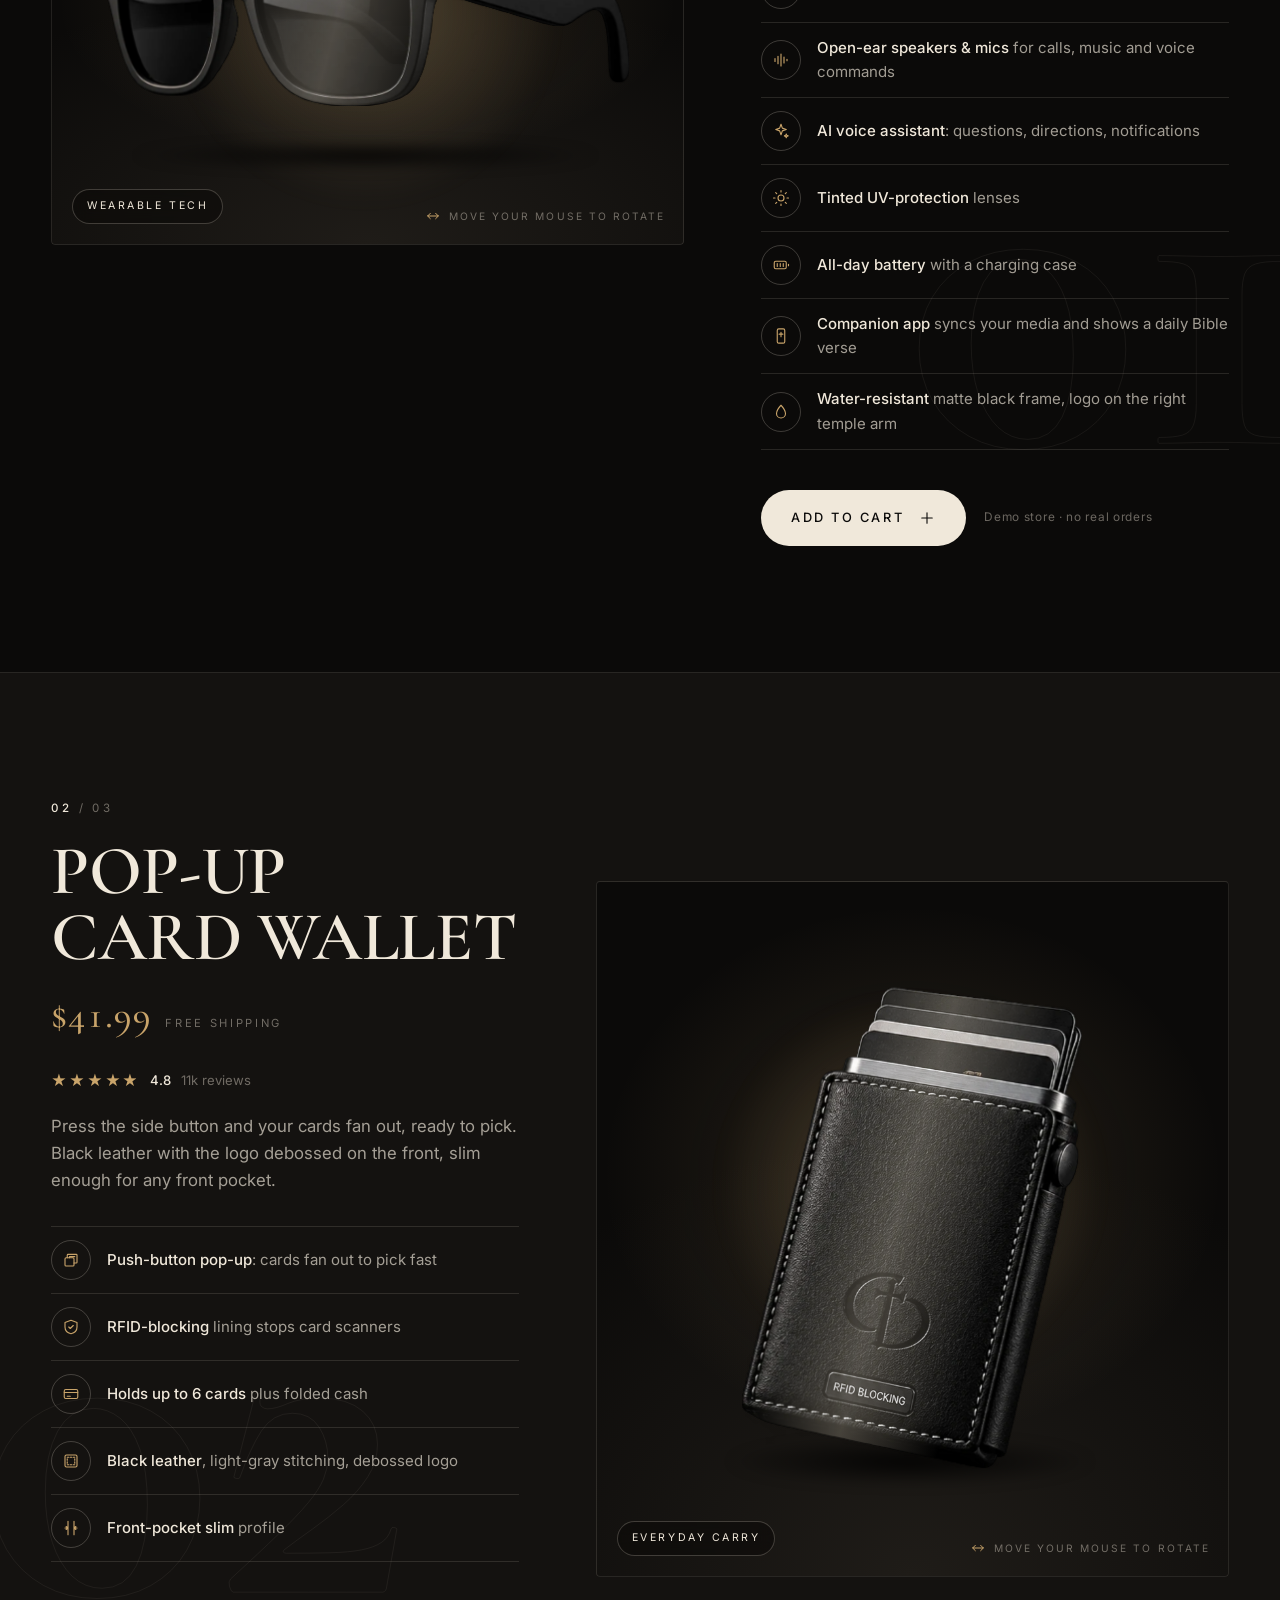
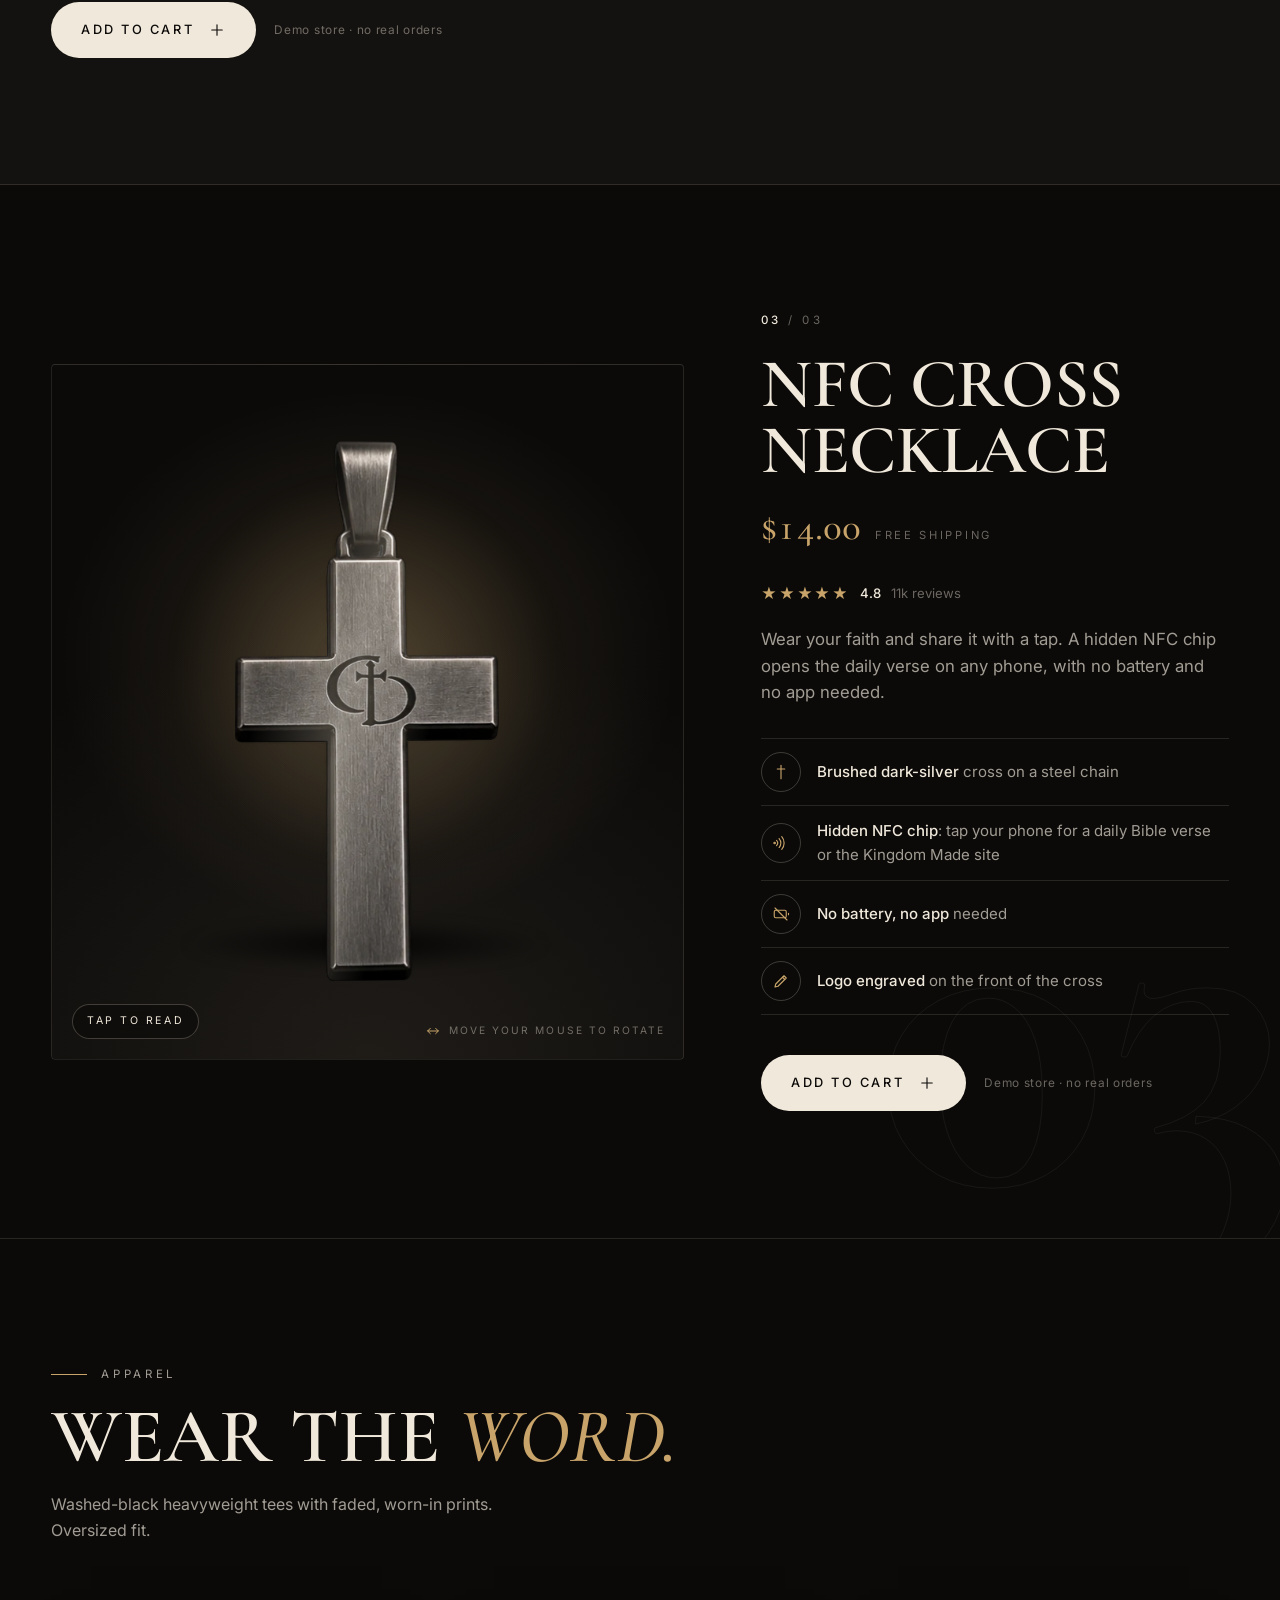
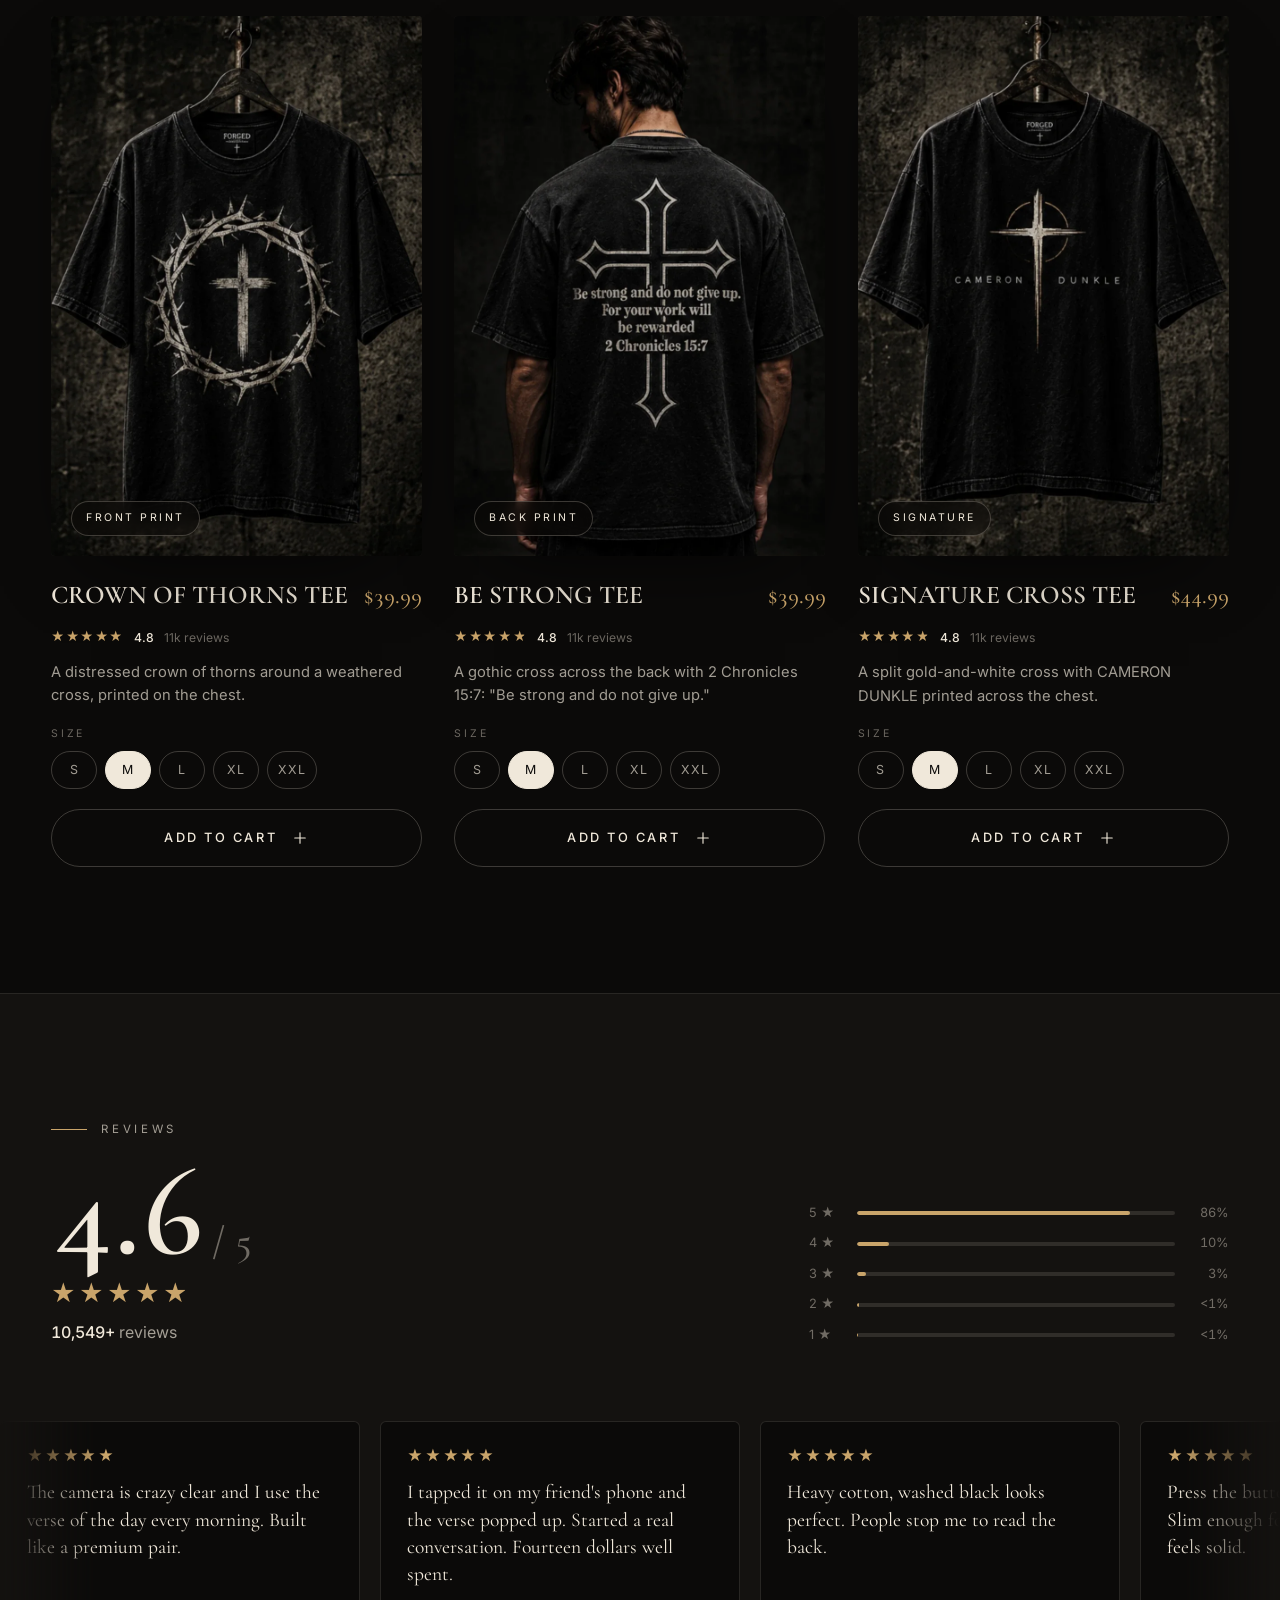
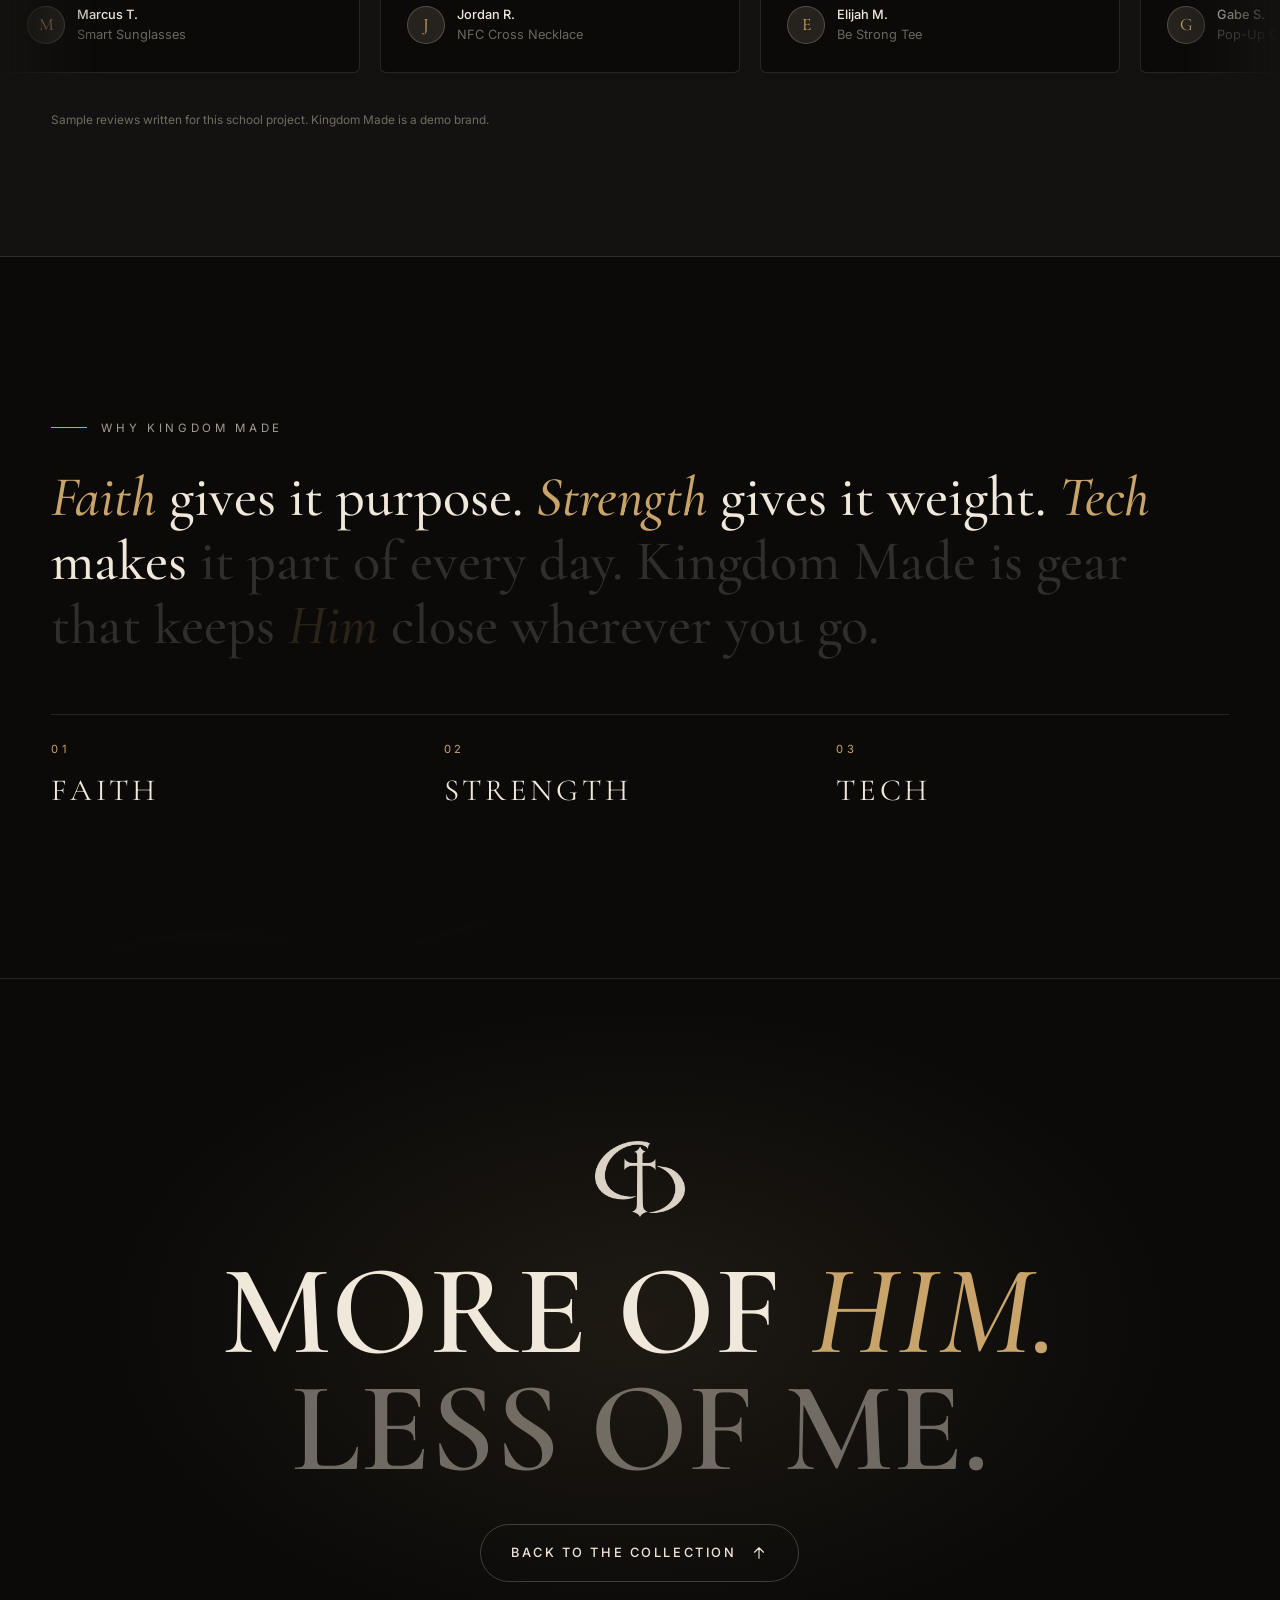
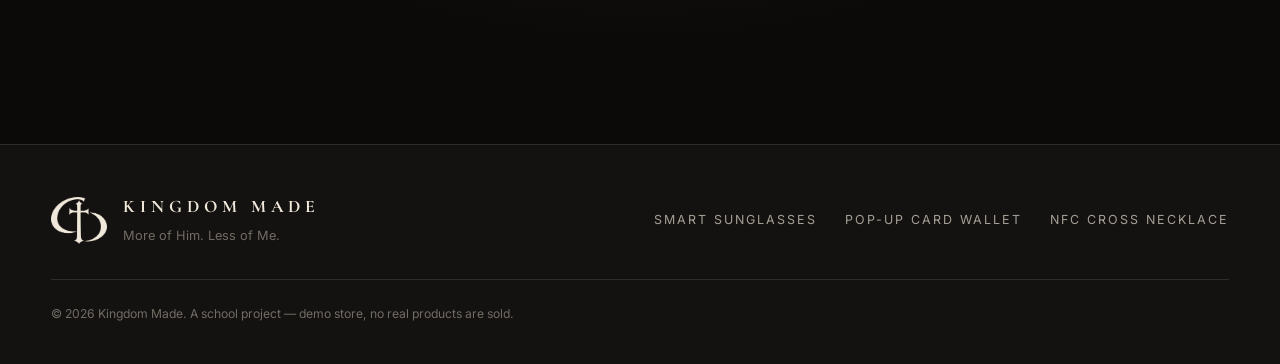
==== commit e2f9249a: "Add apparel section with sizes and sample reviews Three tees with a size picker; the cart keeps each" ====
--- a/kingdom-made/index.html
+++ b/kingdom-made/index.html
@@ -35,6 +35,8 @@
       <a href="#sunglasses" class="nav__link">Sunglasses</a>
       <a href="#wallet" class="nav__link">Wallet</a>
       <a href="#necklace" class="nav__link">Necklace</a>
+      <a href="#apparel" class="nav__link">Apparel</a>
+      <a href="#reviews" class="nav__link">Reviews</a>
     </nav>
     <button class="cart-btn magnetic" type="button" aria-label="Open cart" data-open-cart>
       <svg viewBox="0 0 24 24" aria-hidden="true"><path d="M6 7h12l-1 13H7L6 7Z"/><path d="M9 7a3 3 0 0 1 6 0"/></svg>
@@ -87,6 +89,39 @@
 
     <!-- Products (rendered from data in app.js) -->
     <div id="products" data-products></div>
+
+    <!-- Apparel -->
+    <section class="apparel" id="apparel" aria-labelledby="apparel-title">
+      <div class="section-head">
+        <p class="eyebrow" data-reveal><span class="eyebrow__line"></span> Apparel</p>
+        <h2 class="section-title" id="apparel-title" data-reveal style="--d:1">Wear the <em>Word.</em></h2>
+        <p class="section-sub" data-reveal style="--d:2">Washed-black heavyweight tees with faded, worn-in prints. Oversized fit.</p>
+      </div>
+      <div class="apparel__grid" data-apparel></div>
+    </section>
+
+    <!-- Reviews -->
+    <section class="reviews" id="reviews" aria-labelledby="reviews-title">
+      <div class="reviews__head">
+        <div class="reviews__score" data-reveal>
+          <p class="eyebrow"><span class="eyebrow__line"></span> Reviews</p>
+          <h2 class="reviews__big" id="reviews-title"><span data-count="4.8" data-decimals="1">4.8</span><small>/ 5</small></h2>
+          <div class="stars stars--lg" style="--rating:4.8" role="img" aria-label="Rated 4.8 out of 5"></div>
+          <p class="reviews__total"><span data-count="11000" data-suffix="+">11,000+</span> reviews</p>
+        </div>
+        <ul class="bars" data-reveal style="--d:1" aria-label="Rating breakdown">
+          <li><span>5 ★</span><i style="--w:86%"></i><b>86%</b></li>
+          <li><span>4 ★</span><i style="--w:10%"></i><b>10%</b></li>
+          <li><span>3 ★</span><i style="--w:3%"></i><b>3%</b></li>
+          <li><span>2 ★</span><i style="--w:0.6%"></i><b>&lt;1%</b></li>
+          <li><span>1 ★</span><i style="--w:0.4%"></i><b>&lt;1%</b></li>
+        </ul>
+      </div>
+      <div class="reviews__rail" data-reveal style="--d:2">
+        <div class="reviews__track" data-reviews></div>
+      </div>
+      <p class="reviews__note">Sample reviews written for this school project. Kingdom Made is a demo brand.</p>
+    </section>
 
     <!-- Why -->
     <section class="why" id="why">
--- a/kingdom-made/styles.css
+++ b/kingdom-made/styles.css
@@ -3,6 +3,7 @@
    ========================================================================== */
 
 :root {
+  color-scheme: dark;
   --black: #0b0a09;
   --coal: #141210;
   --char: #1c1a17;
@@ -253,29 +254,76 @@
 .product:nth-child(even) .product__bgnum { right: auto; left: -0.04em; }
 
 .product__media { position: relative; z-index: 1; }
-.product__frame {
-  position: relative; overflow: hidden; border-radius: 4px; background: var(--char);
-  aspect-ratio: 4 / 4.4;
-  clip-path: inset(0 0 0 0);
+/* 3D stage: the object is a stack of image layers inside one preserve-3d node */
+.stage {
+  --ry: 0deg; --rx: 0deg; --sx: 50%; --px: 0;
+  position: relative; overflow: hidden; border-radius: 4px;
+  aspect-ratio: 4 / 4.4; max-width: 100%;
+  display: grid; place-items: center;
+  background:
+    radial-gradient(70% 55% at 50% 42%, rgba(201, 164, 106, 0.16), transparent 70%),
+    radial-gradient(120% 90% at 50% 100%, #1f1c18 0%, var(--black) 70%);
+  border: 1px solid var(--line);
+  clip-path: inset(0 0 0 0 round 4px);
   transition: clip-path 1.6s var(--ease-in-out);
-  box-shadow: 0 40px 120px -40px rgba(0, 0, 0, 0.9);
-}
-.product__frame--wide { aspect-ratio: 16 / 10; }
-.js .product__media:not(.is-in) .product__frame { clip-path: inset(12% 12% 12% 12% round 4px); }
-.product__img {
-  position: absolute; inset: -10% 0; width: 100%; height: 120%; object-fit: cover;
-  transform: scale(1.25); transition: transform 2s var(--ease), filter 0.8s var(--ease);
-  filter: brightness(0.92) contrast(1.04);
-}
-.product__media.is-in .product__img { transform: scale(1); }
-.product__tilt { transition: transform 0.8s var(--ease); transform-style: preserve-3d; will-change: transform; }
-.product__frame::after {
-  content: ""; position: absolute; inset: 0; pointer-events: none;
-  background: radial-gradient(500px circle at var(--mx, 50%) var(--my, 50%), rgba(255, 236, 200, 0.14), transparent 45%);
-  opacity: 0; transition: opacity 0.5s ease;
-}
-.product__media:hover .product__frame::after { opacity: 1; }
-.product__media:hover .product__img { filter: brightness(1.02) contrast(1.06); }
+  touch-action: pan-y;
+  user-select: none; -webkit-user-select: none;
+}
+.stage--wide { aspect-ratio: 16 / 10.5; }
+.js .product__media:not(.is-in) .stage { clip-path: inset(12% 12% 12% 12% round 4px); }
+
+.stage__glow {
+  position: absolute; left: 50%; top: 44%; width: 70%; aspect-ratio: 1; border-radius: 50%;
+  translate: calc(-50% + var(--px) * -24px) -50%;
+  background: radial-gradient(circle, rgba(232, 196, 138, 0.22), transparent 62%);
+  filter: blur(10px); pointer-events: none;
+}
+.stage__floor {
+  position: absolute; left: 50%; bottom: 13%; width: 58%; height: 7%; border-radius: 50%;
+  translate: calc(-50% + var(--px) * -26px) 0;
+  scale: calc(1 - var(--px) * var(--px) * 0.18) 1;
+  background: radial-gradient(closest-side, rgba(0, 0, 0, 0.85), transparent);
+  filter: blur(6px); pointer-events: none;
+  animation: floorPulse 6s ease-in-out infinite;
+}
+.stage--wide .stage__floor { bottom: 18%; width: 74%; }
+@keyframes floorPulse { 50% { opacity: 0.7; transform: scaleX(0.92); } }
+
+.obj { position: relative; z-index: 1; width: 54%; }
+.stage--wide .obj { width: 84%; margin-bottom: 4%; }
+.stage--slim .obj { width: 42%; }
+.obj__float { animation: float 6s ease-in-out infinite; }
+@keyframes float { 50% { transform: translateY(-12px); } }
+.obj__rot {
+  position: relative; transform-style: preserve-3d;
+  transform: perspective(1100px) rotateY(var(--ry)) rotateX(var(--rx));
+  scale: 0.86; opacity: 0; transition: scale 1.6s var(--ease), opacity 1.2s var(--ease);
+}
+.product__media.is-in .obj__rot { scale: 1; opacity: 1; }
+.obj__img { position: relative; width: 100%; height: auto; transform: translateZ(0.5px); pointer-events: none; }
+/* Darkened copies stacked behind the face give the object real thickness when it turns */
+.obj__depth {
+  position: absolute; inset: 0; width: 100%; height: auto; pointer-events: none;
+  transform: translateZ(calc(var(--depth) / -6 * var(--k)));
+  filter: brightness(calc(0.42 - var(--k) * 0.045));
+}
+.obj__shine {
+  position: absolute; inset: 0; pointer-events: none;
+  transform: translateZ(1px);
+  -webkit-mask-size: 100% 100%; mask-size: 100% 100%;
+  -webkit-mask-repeat: no-repeat; mask-repeat: no-repeat;
+  background: linear-gradient(105deg, transparent calc(var(--sx) - 22%), rgba(255, 240, 214, 0.28) var(--sx), transparent calc(var(--sx) + 22%));
+  mix-blend-mode: screen;
+}
+.stage__hint {
+  position: absolute; right: 18px; bottom: 20px; z-index: 2;
+  display: inline-flex; align-items: center; gap: 8px;
+  font-size: 0.64rem; letter-spacing: 0.2em; text-transform: uppercase; color: var(--bone-mute);
+  transition: opacity 0.5s ease;
+}
+.stage__hint svg { width: 16px; height: 16px; color: var(--gold); animation: hint 2.4s var(--ease-in-out) infinite; }
+@keyframes hint { 50% { transform: translateX(4px); } }
+.product:hover .stage__hint { opacity: 0.35; }
 .product__tag {
   position: absolute; left: 20px; bottom: 20px; z-index: 2;
   padding: 8px 14px; border-radius: 999px; border: 1px solid var(--line-2);
@@ -383,7 +431,7 @@
 @keyframes itemIn { from { opacity: 0; transform: translateX(30px); } }
 .cart-item.is-removing { animation: itemOut 0.45s var(--ease) forwards !important; }
 @keyframes itemOut { to { opacity: 0; transform: translateX(40px); } }
-.cart-item img { width: 76px; height: 76px; object-fit: cover; border-radius: 3px; }
+.cart-item img { width: 76px; height: 76px; object-fit: contain; padding: 8px; border-radius: 3px; background: radial-gradient(circle at 50% 40%, var(--char-2), var(--black)); }
 .cart-item h3 { margin: 0 0 4px; font-family: var(--serif); font-size: 1.15rem; font-weight: 600; text-transform: uppercase; line-height: 1.1; }
 .cart-item__price { font-size: 0.85rem; color: var(--gold); }
 .qty { display: inline-flex; align-items: center; margin-top: 10px; border: 1px solid var(--line-2); border-radius: 999px; }
@@ -448,7 +496,7 @@
 .summary h3 { margin: 0 0 6px; font-size: 0.72rem; letter-spacing: 0.28em; text-transform: uppercase; color: var(--bone-dim); font-weight: 500; }
 .summary__items { list-style: none; margin: 0 0 8px; padding: 0; display: grid; gap: 14px; }
 .summary__items li { display: grid; grid-template-columns: 52px 1fr auto; gap: 12px; align-items: center; font-size: 0.86rem; }
-.summary__items img { width: 52px; height: 52px; object-fit: cover; border-radius: 3px; }
+.summary__items img { width: 52px; height: 52px; object-fit: contain; padding: 5px; border-radius: 3px; background: var(--char); }
 .summary__items small { display: block; color: var(--bone-mute); }
 .summary__total { padding-top: 12px; border-top: 1px solid var(--line); }
 
@@ -481,8 +529,98 @@
   pointer-events: none;
 }
 .toast.is-show { transform: translate(-50%, 0); opacity: 1; }
-.toast img { width: 36px; height: 36px; border-radius: 50%; object-fit: cover; }
+.toast img { width: 36px; height: 36px; border-radius: 50%; object-fit: contain; padding: 4px; background: var(--char-2); }
 .toast b { color: var(--gold); font-weight: 500; }
+
+/* ---------- Ratings ---------- */
+.stars { display: inline-block; font-size: 0.95rem; line-height: 1; letter-spacing: 0.12em; }
+.stars::before {
+  content: "★★★★★";
+  background: linear-gradient(90deg, var(--gold) calc(var(--rating) / 5 * 100%), rgba(240, 232, 218, 0.18) 0);
+  -webkit-background-clip: text; background-clip: text; color: transparent;
+}
+.stars--lg { font-size: 1.5rem; }
+.rating { display: inline-flex; align-items: center; gap: 10px; margin: -8px 0 22px; font-size: 0.82rem; color: var(--bone-mute); transition: color 0.3s ease; }
+.rating b { color: var(--bone); font-weight: 500; }
+.rating:hover { color: var(--bone); }
+.rating--sm { margin: 0; font-size: 0.76rem; }
+.rating--sm .stars { font-size: 0.8rem; }
+
+/* ---------- Section heads ---------- */
+.section-head { display: grid; gap: 18px; max-width: 760px; margin-bottom: clamp(40px, 6vw, 72px); }
+.section-title { margin: 0; font-family: var(--serif); font-weight: 600; font-size: clamp(2.6rem, 6vw, 5rem); line-height: 0.95; text-transform: uppercase; text-wrap: balance; }
+.section-title em { font-style: italic; font-weight: 500; color: var(--gold); }
+.section-sub { margin: 0; max-width: 520px; color: var(--bone-dim); }
+
+/* ---------- Apparel ---------- */
+.apparel { padding: clamp(90px, 14vh, 160px) var(--gutter); border-bottom: 1px solid var(--line); }
+.apparel__grid { display: grid; grid-template-columns: repeat(3, minmax(0, 1fr)); gap: clamp(18px, 2.5vw, 36px); }
+.tee { display: flex; flex-direction: column; gap: 22px; min-width: 0; }
+.tee__media {
+  --rx: 0deg; --ry: 0deg; --mx: 50%; --my: 50%;
+  position: relative; overflow: hidden; border-radius: 4px; aspect-ratio: 848 / 1234; max-width: 100%;
+  background: var(--char);
+  transform: perspective(900px) rotateX(var(--rx)) rotateY(var(--ry));
+  transition: transform 0.6s var(--ease), box-shadow 0.6s var(--ease);
+  box-shadow: 0 30px 80px -40px rgba(0, 0, 0, 0.9);
+}
+.tee__media img { width: 100%; height: 100%; object-fit: cover; transform: scale(1.02); transition: transform 1.2s var(--ease), filter 0.8s var(--ease); filter: brightness(0.92); }
+.tee__media::after {
+  content: ""; position: absolute; inset: 0; pointer-events: none; opacity: 0; transition: opacity 0.5s ease;
+  background: radial-gradient(420px circle at var(--mx) var(--my), rgba(255, 236, 200, 0.16), transparent 45%);
+}
+.tee:hover .tee__media { box-shadow: 0 40px 100px -40px rgba(0, 0, 0, 1); }
+.tee:hover .tee__media img { transform: scale(1.08); filter: brightness(1.02); }
+.tee:hover .tee__media::after { opacity: 1; }
+.tee__body { display: grid; gap: 14px; }
+.tee__top { display: flex; justify-content: space-between; align-items: baseline; gap: 12px; }
+.tee__top h3 { margin: 0; font-family: var(--serif); font-weight: 600; font-size: 1.6rem; line-height: 1.05; text-transform: uppercase; }
+.tee__top strong { font-family: var(--serif); font-weight: 500; font-size: 1.4rem; color: var(--gold); white-space: nowrap; font-variant-numeric: tabular-nums; }
+.tee__body p { margin: 0; font-size: 0.92rem; color: var(--bone-dim); }
+.sizes { display: flex; flex-wrap: wrap; gap: 8px; margin: 4px 0 6px; padding: 0; border: 0; }
+.sizes legend { width: 100%; margin-bottom: 8px; padding: 0; font-size: 0.66rem; letter-spacing: 0.26em; text-transform: uppercase; color: var(--bone-mute); }
+.sizes label { position: relative; cursor: pointer; }
+.sizes input { position: absolute; opacity: 0; width: 1px; height: 1px; }
+.sizes span {
+  display: grid; place-items: center; min-width: 46px; height: 38px; padding: 0 10px; border-radius: 999px;
+  border: 1px solid var(--line-2); font-size: 0.78rem; letter-spacing: 0.08em; color: var(--bone-dim);
+  transition: background 0.3s ease, color 0.3s ease, border-color 0.3s ease, transform 0.3s var(--ease);
+}
+.sizes label:hover span { border-color: var(--bone-dim); color: var(--bone); transform: translateY(-2px); }
+.sizes input:checked + span { background: var(--bone); border-color: var(--bone); color: var(--black); }
+.sizes input:focus-visible + span { outline: 1px solid var(--gold); outline-offset: 3px; }
+
+/* ---------- Reviews ---------- */
+.reviews { padding: clamp(90px, 14vh, 160px) 0; border-bottom: 1px solid var(--line); background: var(--coal); overflow: hidden; }
+.reviews__head { display: grid; grid-template-columns: auto minmax(0, 420px); justify-content: space-between; align-items: end; gap: 40px; padding: 0 var(--gutter); margin-bottom: clamp(44px, 6vw, 70px); }
+.reviews__score { display: grid; gap: 14px; }
+.reviews__big { margin: 6px 0 0; font-family: var(--serif); font-weight: 600; font-size: clamp(4.5rem, 11vw, 8rem); line-height: 0.85; font-variant-numeric: tabular-nums; }
+.reviews__big small { font-size: 0.3em; font-weight: 500; color: var(--bone-mute); margin-left: 8px; }
+.reviews__total { margin: 0; color: var(--bone-dim); }
+.reviews__total span { color: var(--bone); font-weight: 500; font-variant-numeric: tabular-nums; }
+.bars { list-style: none; margin: 0; padding: 0; display: grid; gap: 10px; }
+.bars li { display: grid; grid-template-columns: 34px 1fr 40px; align-items: center; gap: 14px; font-size: 0.8rem; color: var(--bone-mute); }
+.bars i { position: relative; height: 4px; border-radius: 4px; background: var(--line); overflow: hidden; }
+.bars i::after { content: ""; position: absolute; inset: 0; width: var(--w); background: var(--gold); border-radius: inherit; transform-origin: left; transition: transform 1.6s var(--ease) 0.3s; }
+.js .bars:not(.is-in) i::after { transform: scaleX(0); }
+.bars b { font-weight: 400; text-align: right; font-variant-numeric: tabular-nums; }
+
+.reviews__rail { -webkit-mask-image: linear-gradient(90deg, transparent, #000 8%, #000 92%, transparent); mask-image: linear-gradient(90deg, transparent, #000 8%, #000 92%, transparent); }
+.reviews__track { display: flex; gap: 20px; width: max-content; padding: 6px 0; animation: marquee 70s linear infinite; }
+.reviews__rail:hover .reviews__track { animation-play-state: paused; }
+.review {
+  margin: 0; width: min(360px, 78vw); padding: 26px; display: flex; flex-direction: column; gap: 16px;
+  border: 1px solid var(--line); border-radius: 6px; background: var(--black);
+  transition: border-color 0.4s ease, transform 0.6s var(--ease);
+}
+.review:hover { border-color: var(--line-2); transform: translateY(-6px); }
+.review blockquote { margin: 0; flex: 1; font-family: var(--serif); font-size: 1.22rem; line-height: 1.4; color: var(--bone); }
+.review figcaption { display: flex; align-items: center; gap: 12px; font-size: 0.8rem; color: var(--bone-mute); }
+.review figcaption b { display: block; color: var(--bone); font-weight: 500; }
+.review__avatar { display: grid; place-items: center; width: 38px; height: 38px; border-radius: 50%; background: var(--char-2); border: 1px solid var(--line-2); font-family: var(--serif); font-size: 1.1rem; color: var(--gold); }
+.reviews__note { margin: 32px var(--gutter) 0; font-size: 0.74rem; color: var(--bone-mute); }
+
+.cart-item__size { font-size: 0.74rem; letter-spacing: 0.12em; text-transform: uppercase; color: var(--bone-mute); margin-bottom: 2px; }
 
 /* ---------- Responsive ---------- */
 @media (max-width: 960px) {
@@ -490,6 +628,8 @@
   .product:nth-child(even) .product__media { order: 0; }
   .checkout__grid { grid-template-columns: 1fr; }
   .summary { order: -1; }
+  .apparel__grid { grid-template-columns: 1fr; max-width: 520px; margin-inline: auto; }
+  .reviews__head { grid-template-columns: 1fr; }
 }
 @media (max-width: 720px) {
   :root { --header-h: 64px; }
@@ -514,7 +654,12 @@
   .grain, .hero__light, .hero__dust { display: none; }
   .marquee__track { animation: none; }
   .js .slogan .char, .js [data-reveal], .js .feature, .js .product__name .line > span { opacity: 1 !important; transform: none !important; }
-  .js .product__media:not(.is-in) .product__frame { clip-path: none; }
-  .product__img { transform: none !important; }
+  .js .product__media:not(.is-in) .stage { clip-path: none; }
+  .obj__rot { scale: 1 !important; opacity: 1 !important; }
+  .stage__hint { display: none; }
   .why__text .word { opacity: 1; }
-}
+  .reviews__track { animation: none; }
+  .reviews__rail { overflow-x: auto; -webkit-mask-image: none; mask-image: none; padding: 0 var(--gutter); }
+  .tee__media { transform: none !important; }
+  .review[aria-hidden="true"] { display: none; }
+}
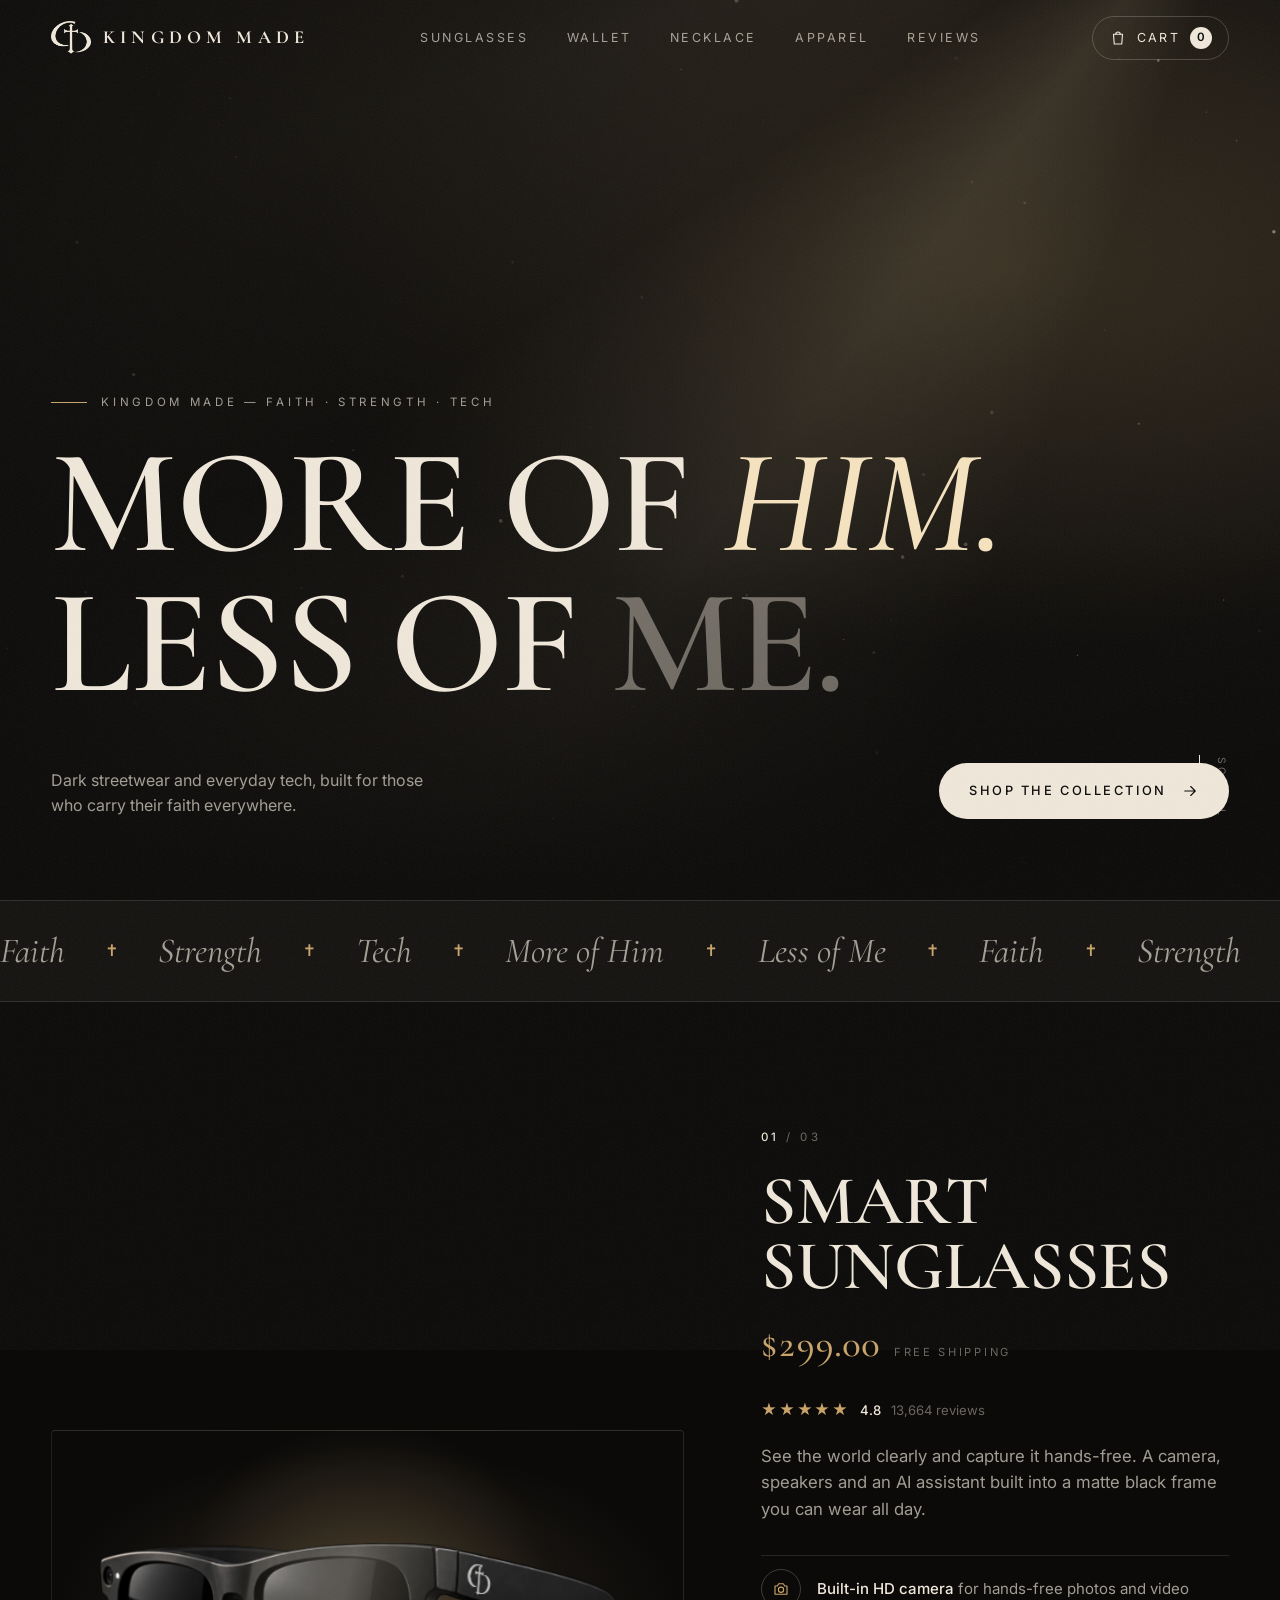
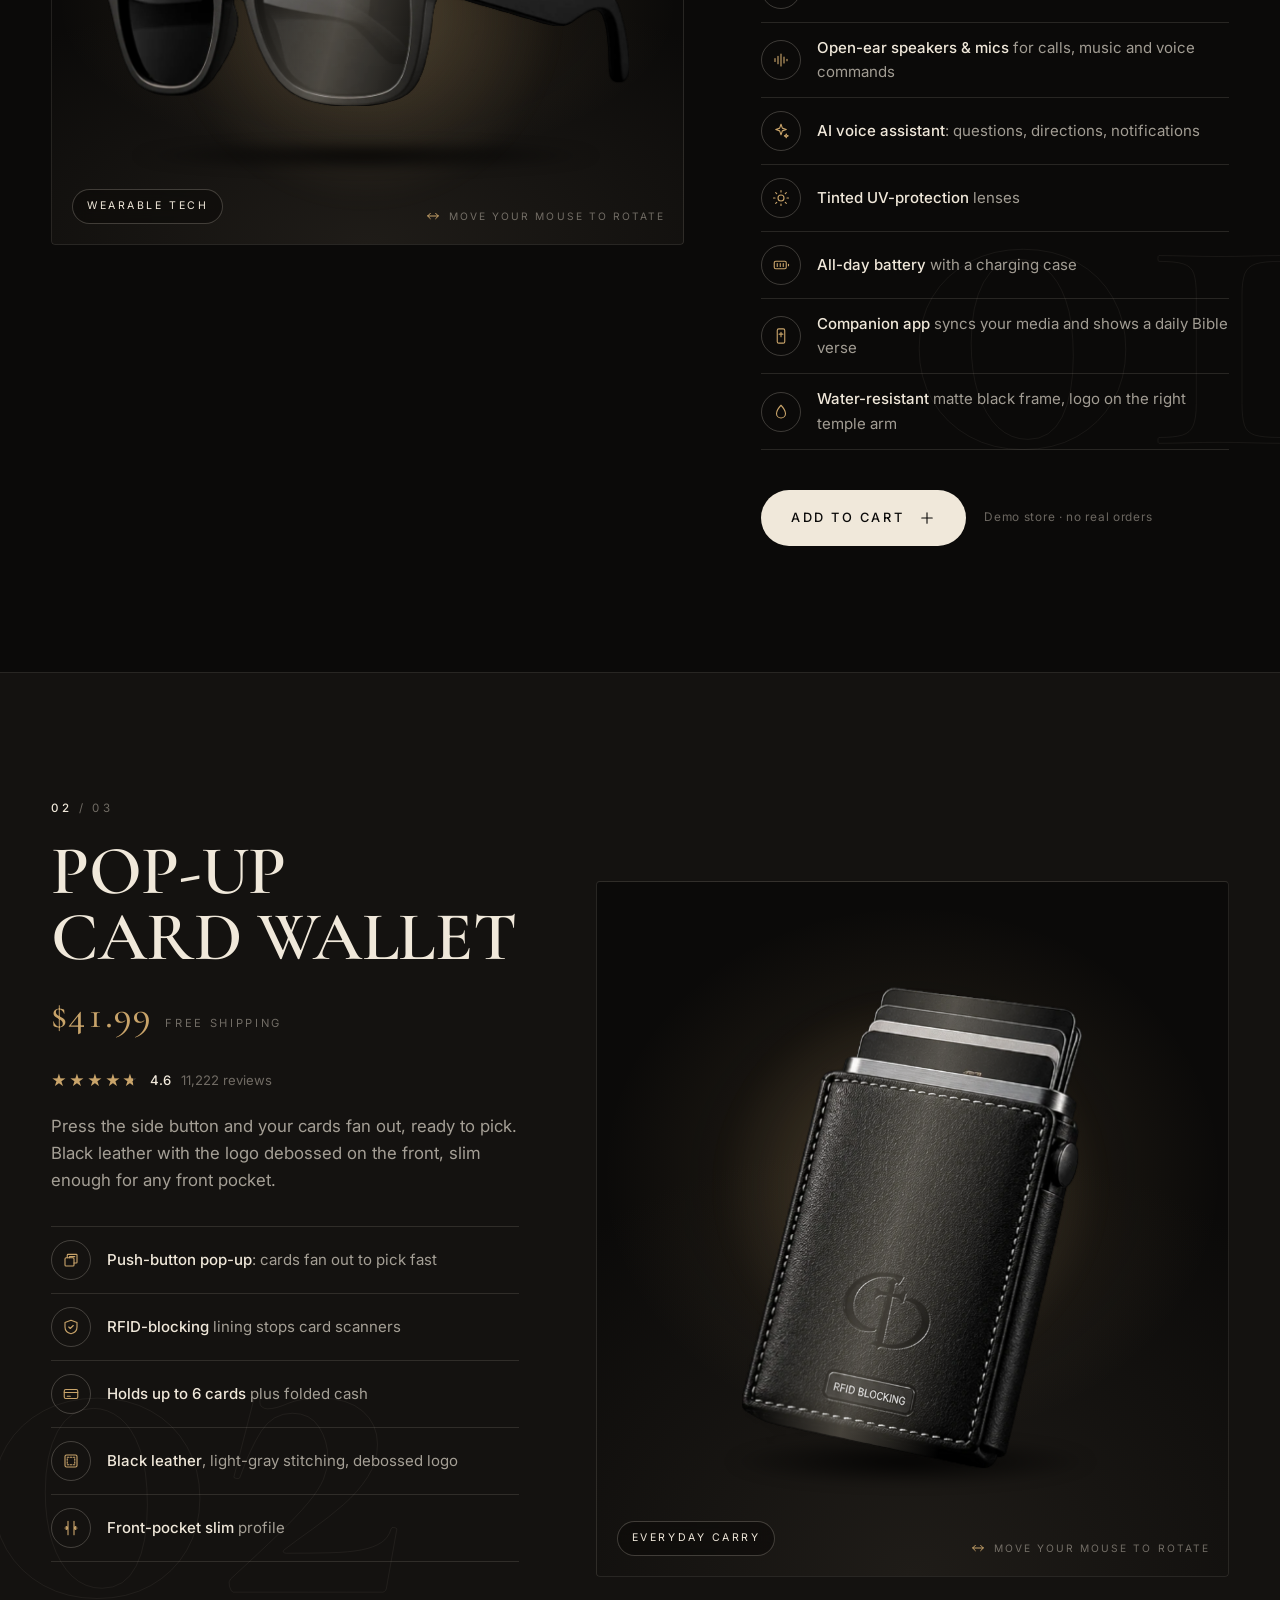
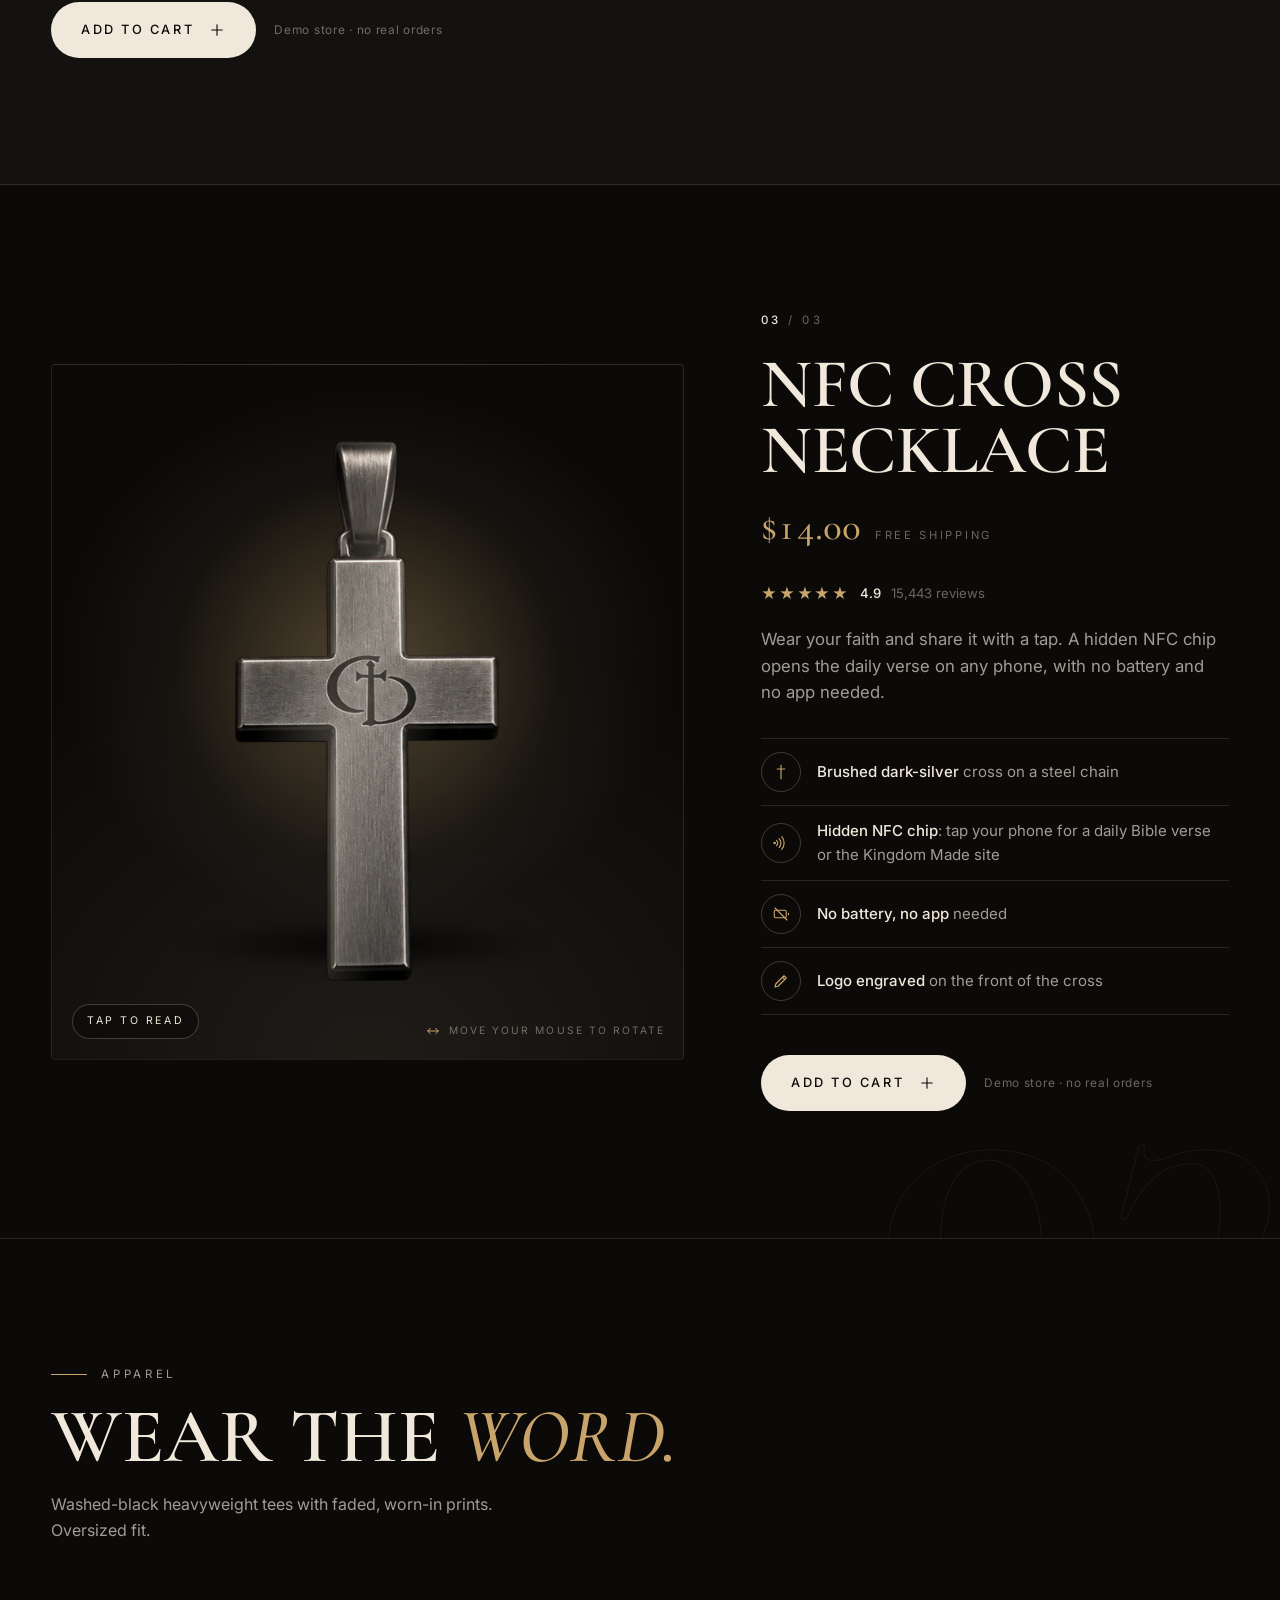
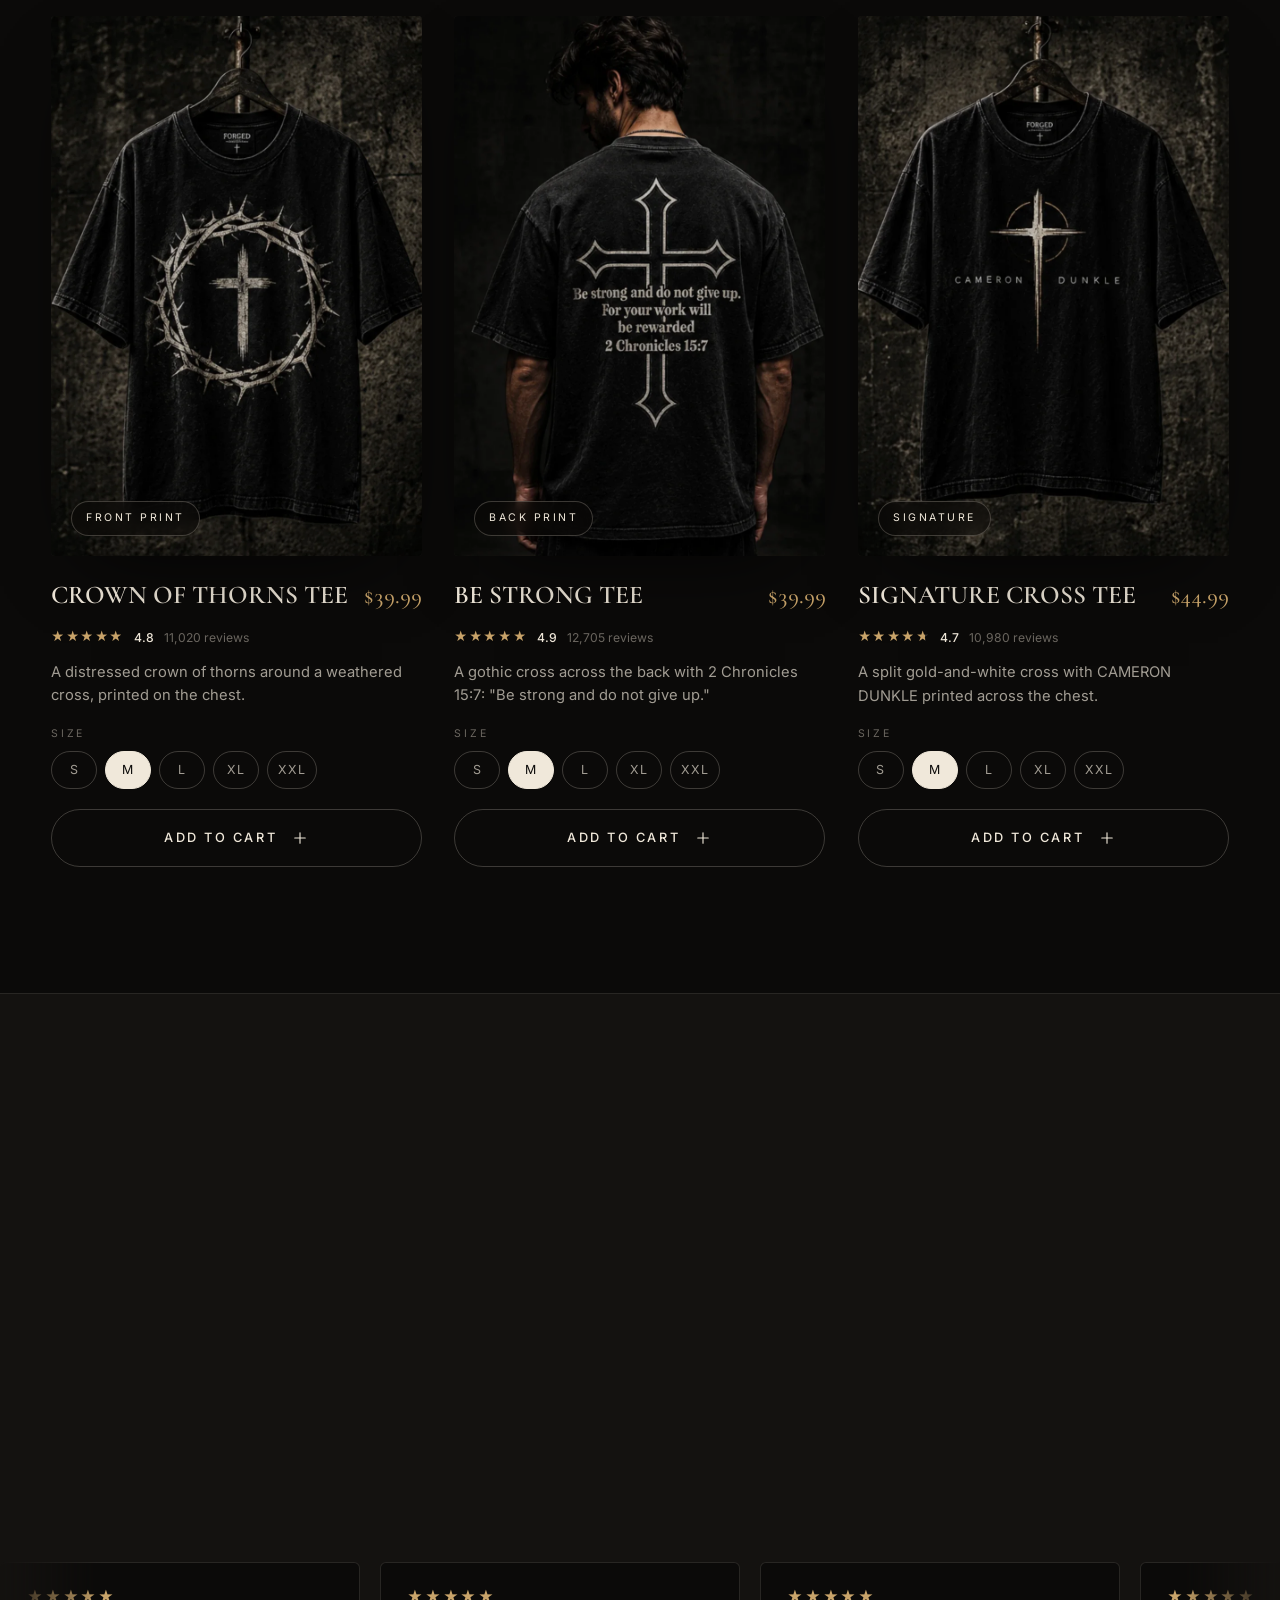
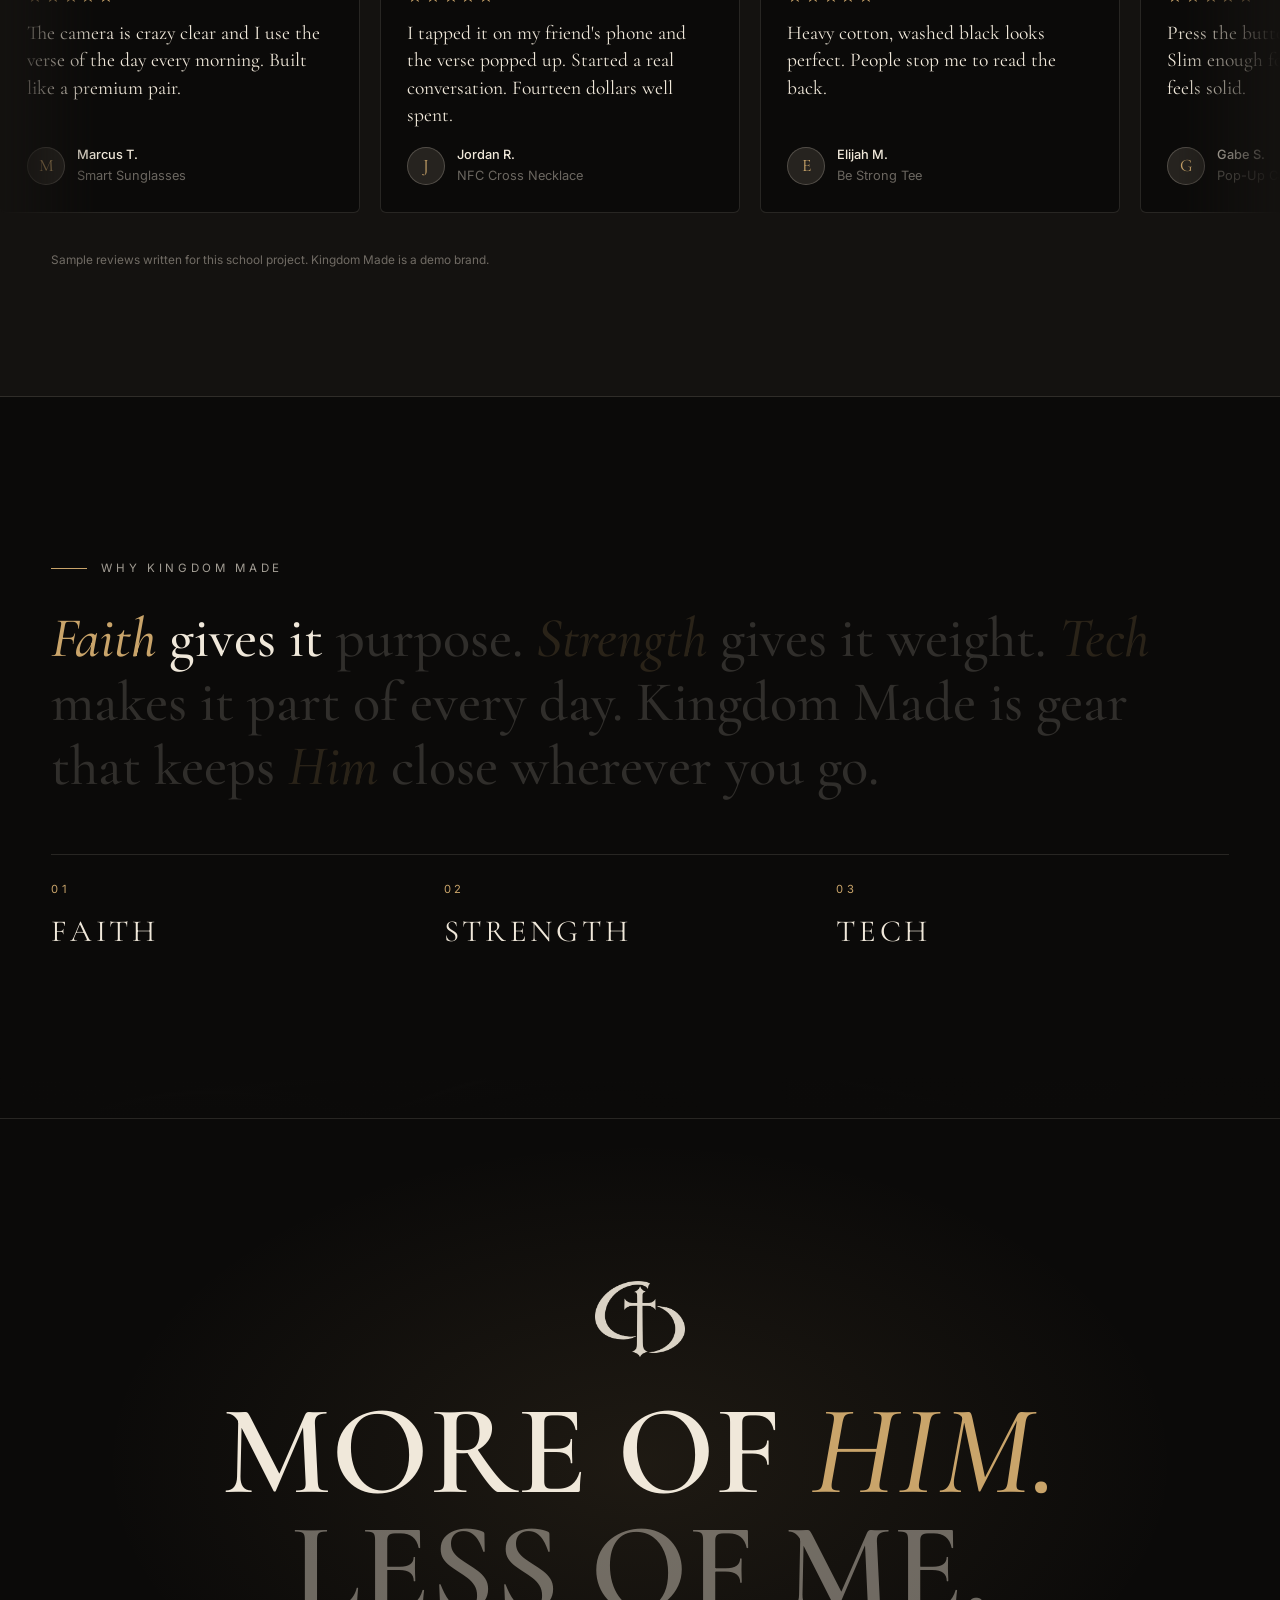
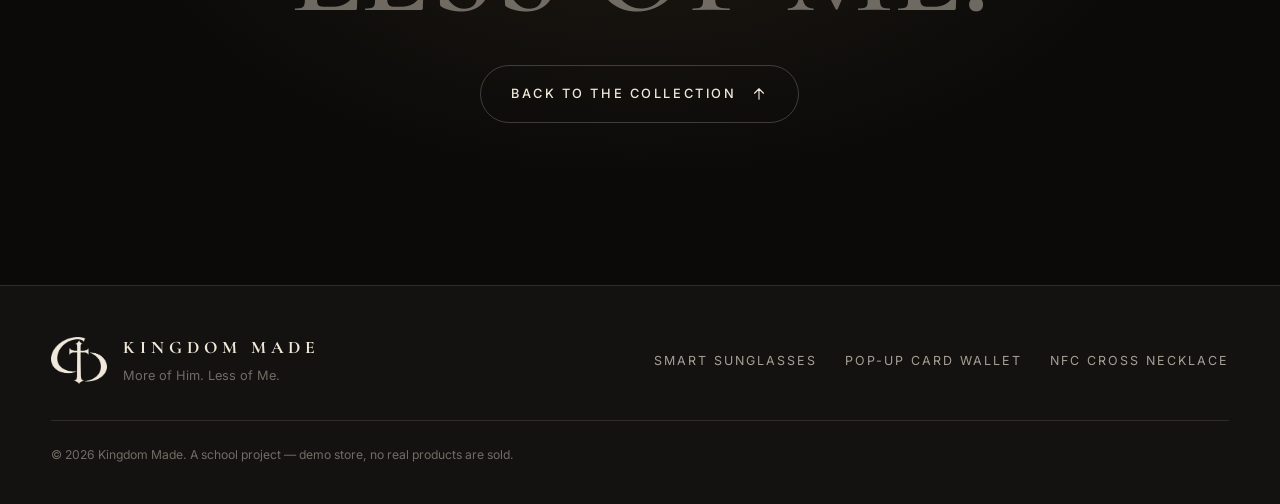
==== commit 04a68811: "Give each product its own rating and review count Each product carries a 5-to-1 star breakdown (all " ====
--- a/kingdom-made/index.html
+++ b/kingdom-made/index.html
@@ -104,18 +104,15 @@
     <section class="reviews" id="reviews" aria-labelledby="reviews-title">
       <div class="reviews__head">
         <div class="reviews__score" data-reveal>
-          <p class="eyebrow"><span class="eyebrow__line"></span> Reviews</p>
-          <h2 class="reviews__big" id="reviews-title"><span data-count="4.8" data-decimals="1">4.8</span><small>/ 5</small></h2>
-          <div class="stars stars--lg" style="--rating:4.8" role="img" aria-label="Rated 4.8 out of 5"></div>
-          <p class="reviews__total"><span data-count="11000" data-suffix="+">11,000+</span> reviews</p>
-        </div>
-        <ul class="bars" data-reveal style="--d:1" aria-label="Rating breakdown">
-          <li><span>5 ★</span><i style="--w:86%"></i><b>86%</b></li>
-          <li><span>4 ★</span><i style="--w:10%"></i><b>10%</b></li>
-          <li><span>3 ★</span><i style="--w:3%"></i><b>3%</b></li>
-          <li><span>2 ★</span><i style="--w:0.6%"></i><b>&lt;1%</b></li>
-          <li><span>1 ★</span><i style="--w:0.4%"></i><b>&lt;1%</b></li>
-        </ul>
+          <p class="eyebrow"><span class="eyebrow__line"></span> Reviews · All products</p>
+          <h2 class="reviews__big" id="reviews-title"><span data-overall-avg data-decimals="1"></span><small>/ 5</small></h2>
+          <div class="stars stars--lg" role="img" data-overall-stars></div>
+          <p class="reviews__total"><span data-overall-count></span> reviews</p>
+        </div>
+        <div class="reviews__side" data-reveal style="--d:1">
+          <ul class="bars" aria-label="Rating breakdown" data-bars></ul>
+          <ul class="per-product" aria-label="Rating by product" data-per-product></ul>
+        </div>
       </div>
       <div class="reviews__rail" data-reveal style="--d:2">
         <div class="reviews__track" data-reviews></div>
--- a/kingdom-made/styles.css
+++ b/kingdom-made/styles.css
@@ -602,8 +602,12 @@
 .bars li { display: grid; grid-template-columns: 34px 1fr 40px; align-items: center; gap: 14px; font-size: 0.8rem; color: var(--bone-mute); }
 .bars i { position: relative; height: 4px; border-radius: 4px; background: var(--line); overflow: hidden; }
 .bars i::after { content: ""; position: absolute; inset: 0; width: var(--w); background: var(--gold); border-radius: inherit; transform-origin: left; transition: transform 1.6s var(--ease) 0.3s; }
-.js .bars:not(.is-in) i::after { transform: scaleX(0); }
+.js .reviews__side:not(.is-in) .bars i::after { transform: scaleX(0); }
 .bars b { font-weight: 400; text-align: right; font-variant-numeric: tabular-nums; }
+.reviews__side { display: grid; gap: 28px; }
+.per-product { list-style: none; margin: 0; padding: 18px 0 0; border-top: 1px solid var(--line); display: grid; gap: 10px; }
+.per-product li { display: flex; justify-content: space-between; align-items: center; gap: 12px; flex-wrap: wrap; font-size: 0.82rem; color: var(--bone-dim); }
+.per-product .rating span:last-child { font-variant-numeric: tabular-nums; }
 
 .reviews__rail { -webkit-mask-image: linear-gradient(90deg, transparent, #000 8%, #000 92%, transparent); mask-image: linear-gradient(90deg, transparent, #000 8%, #000 92%, transparent); }
 .reviews__track { display: flex; gap: 20px; width: max-content; padding: 6px 0; animation: marquee 70s linear infinite; }
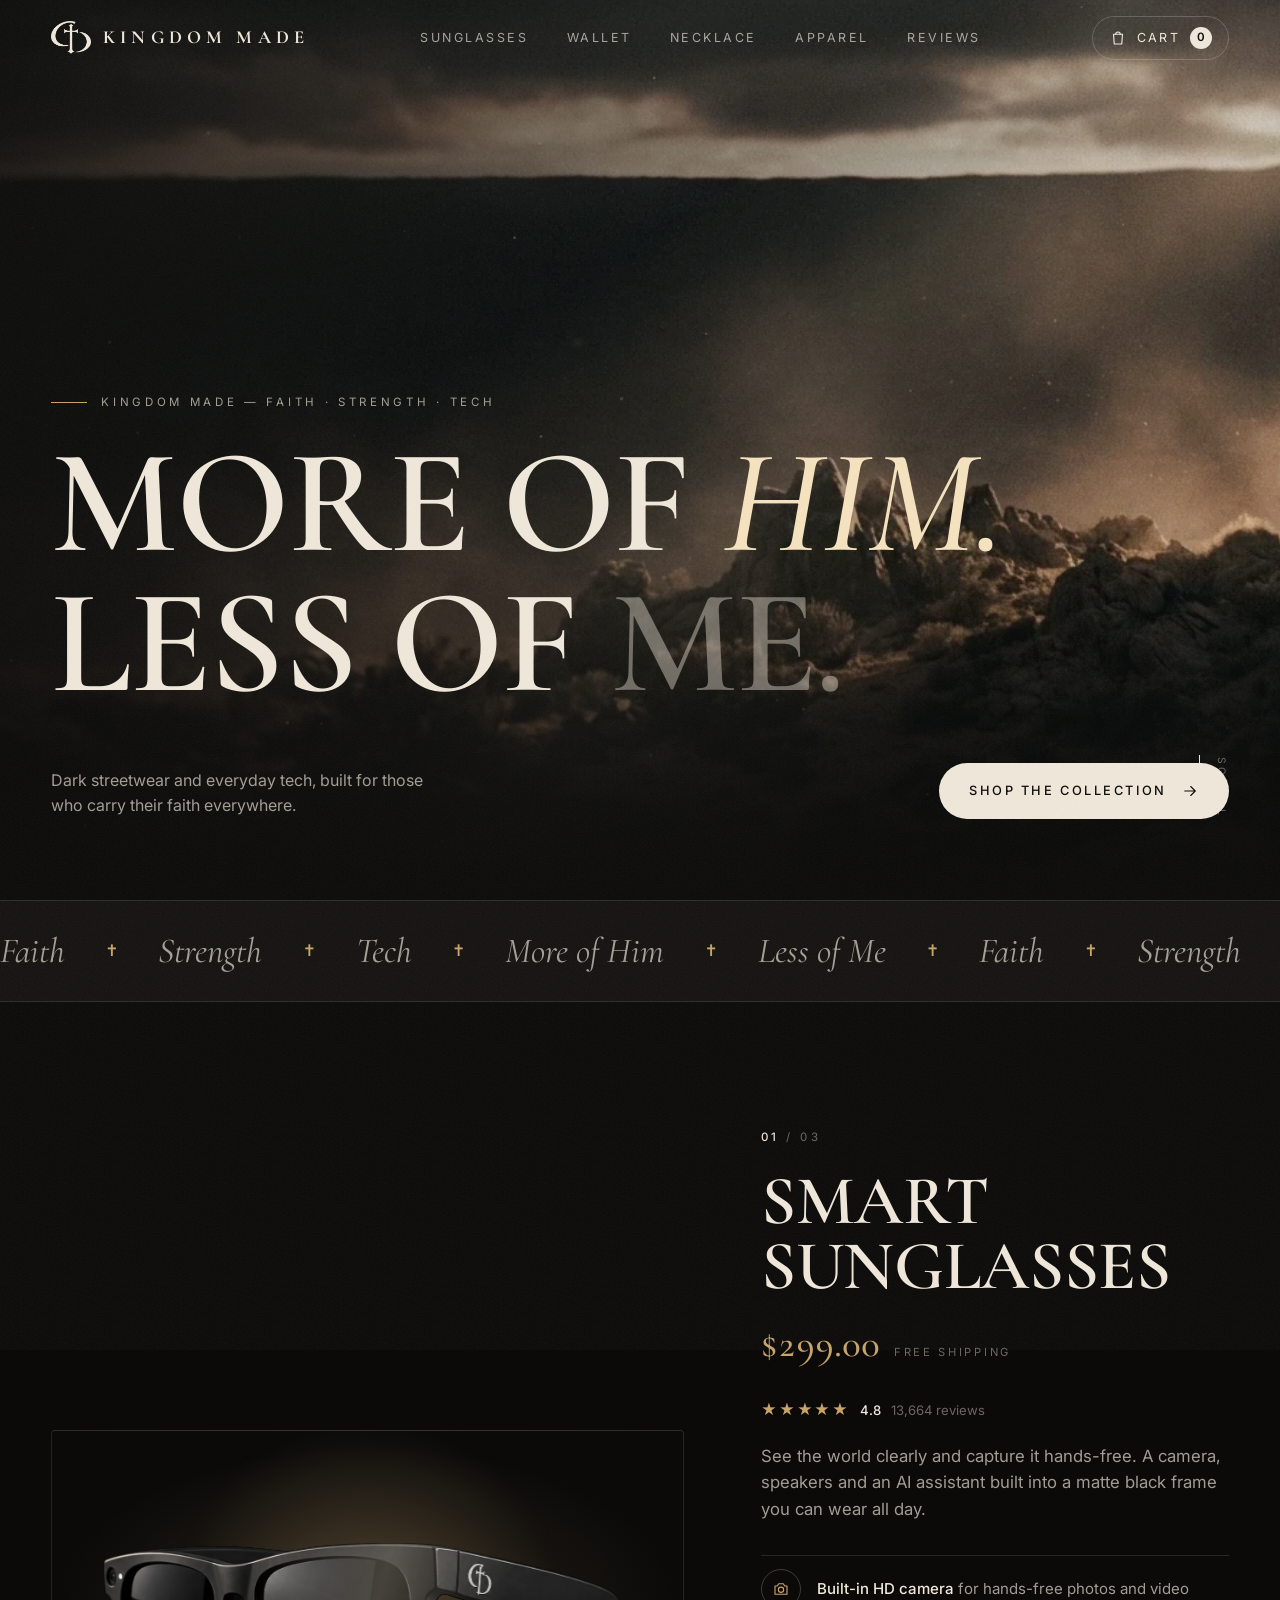
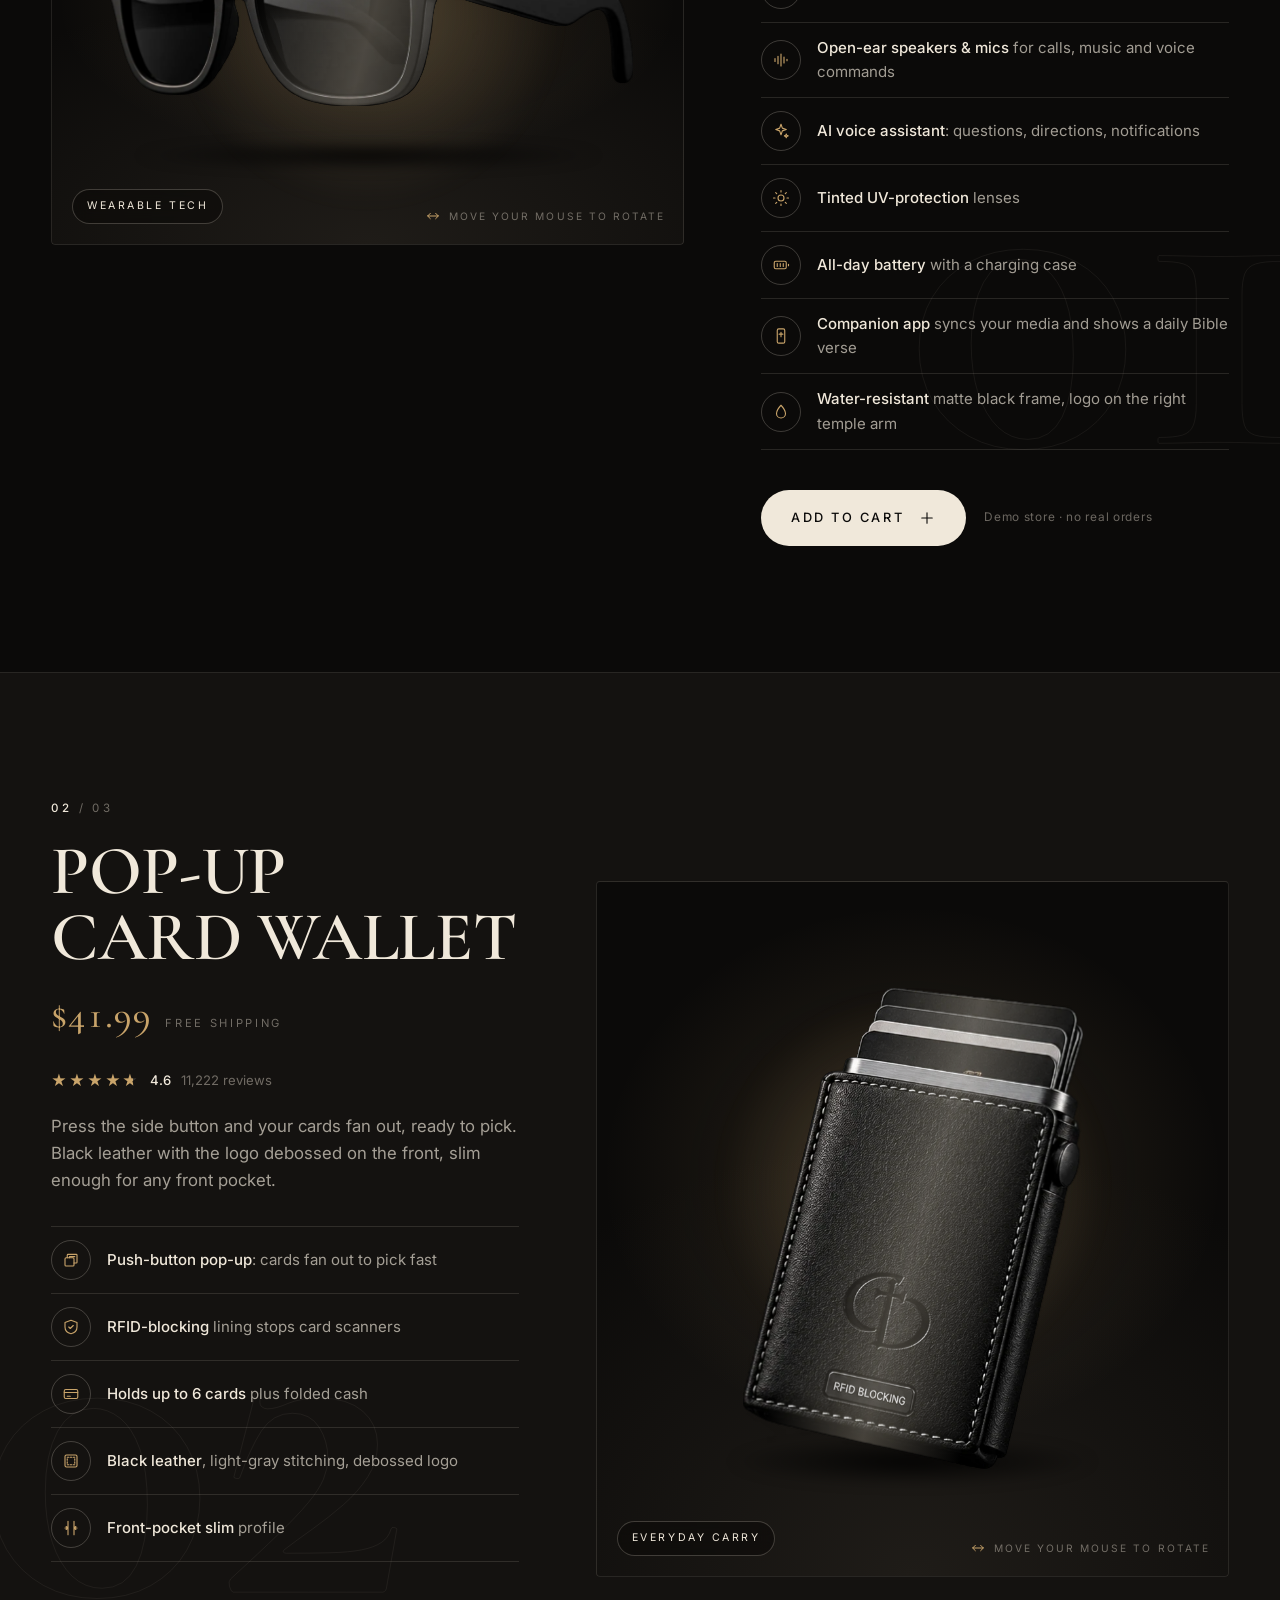
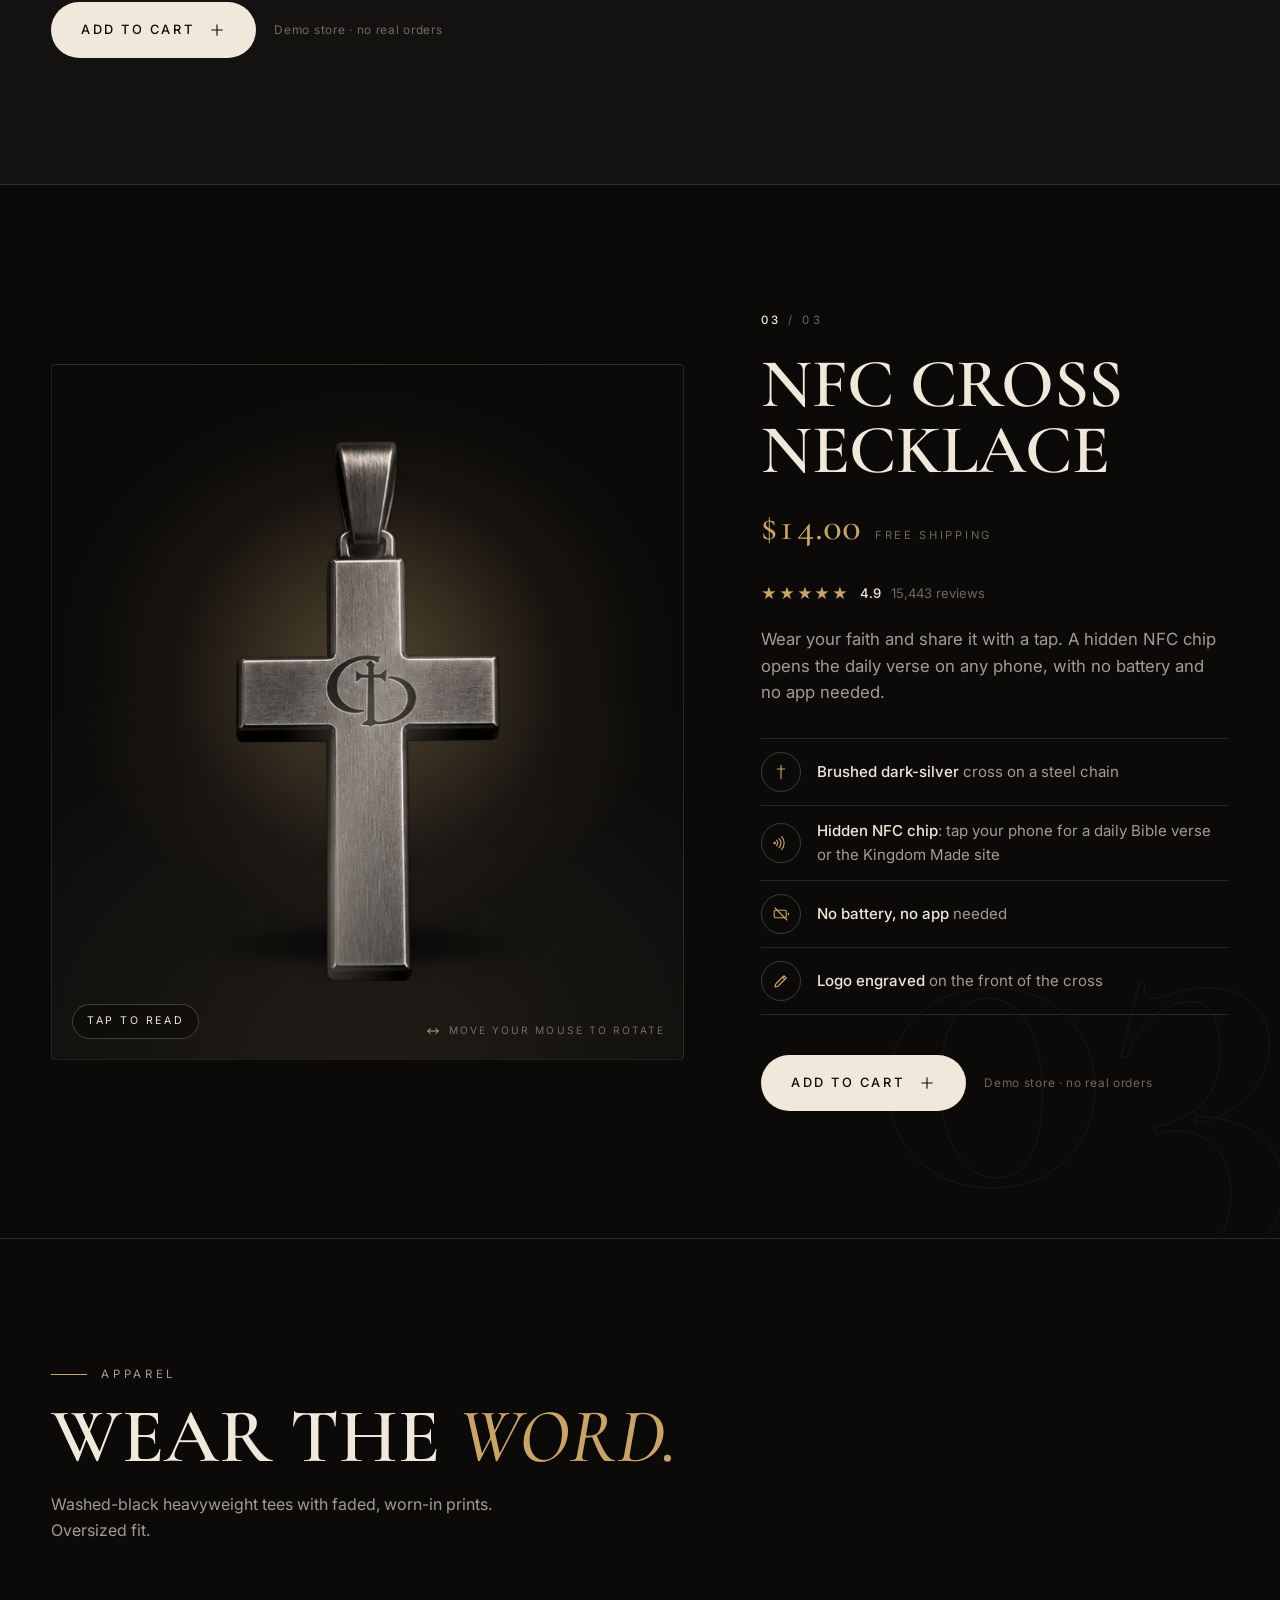
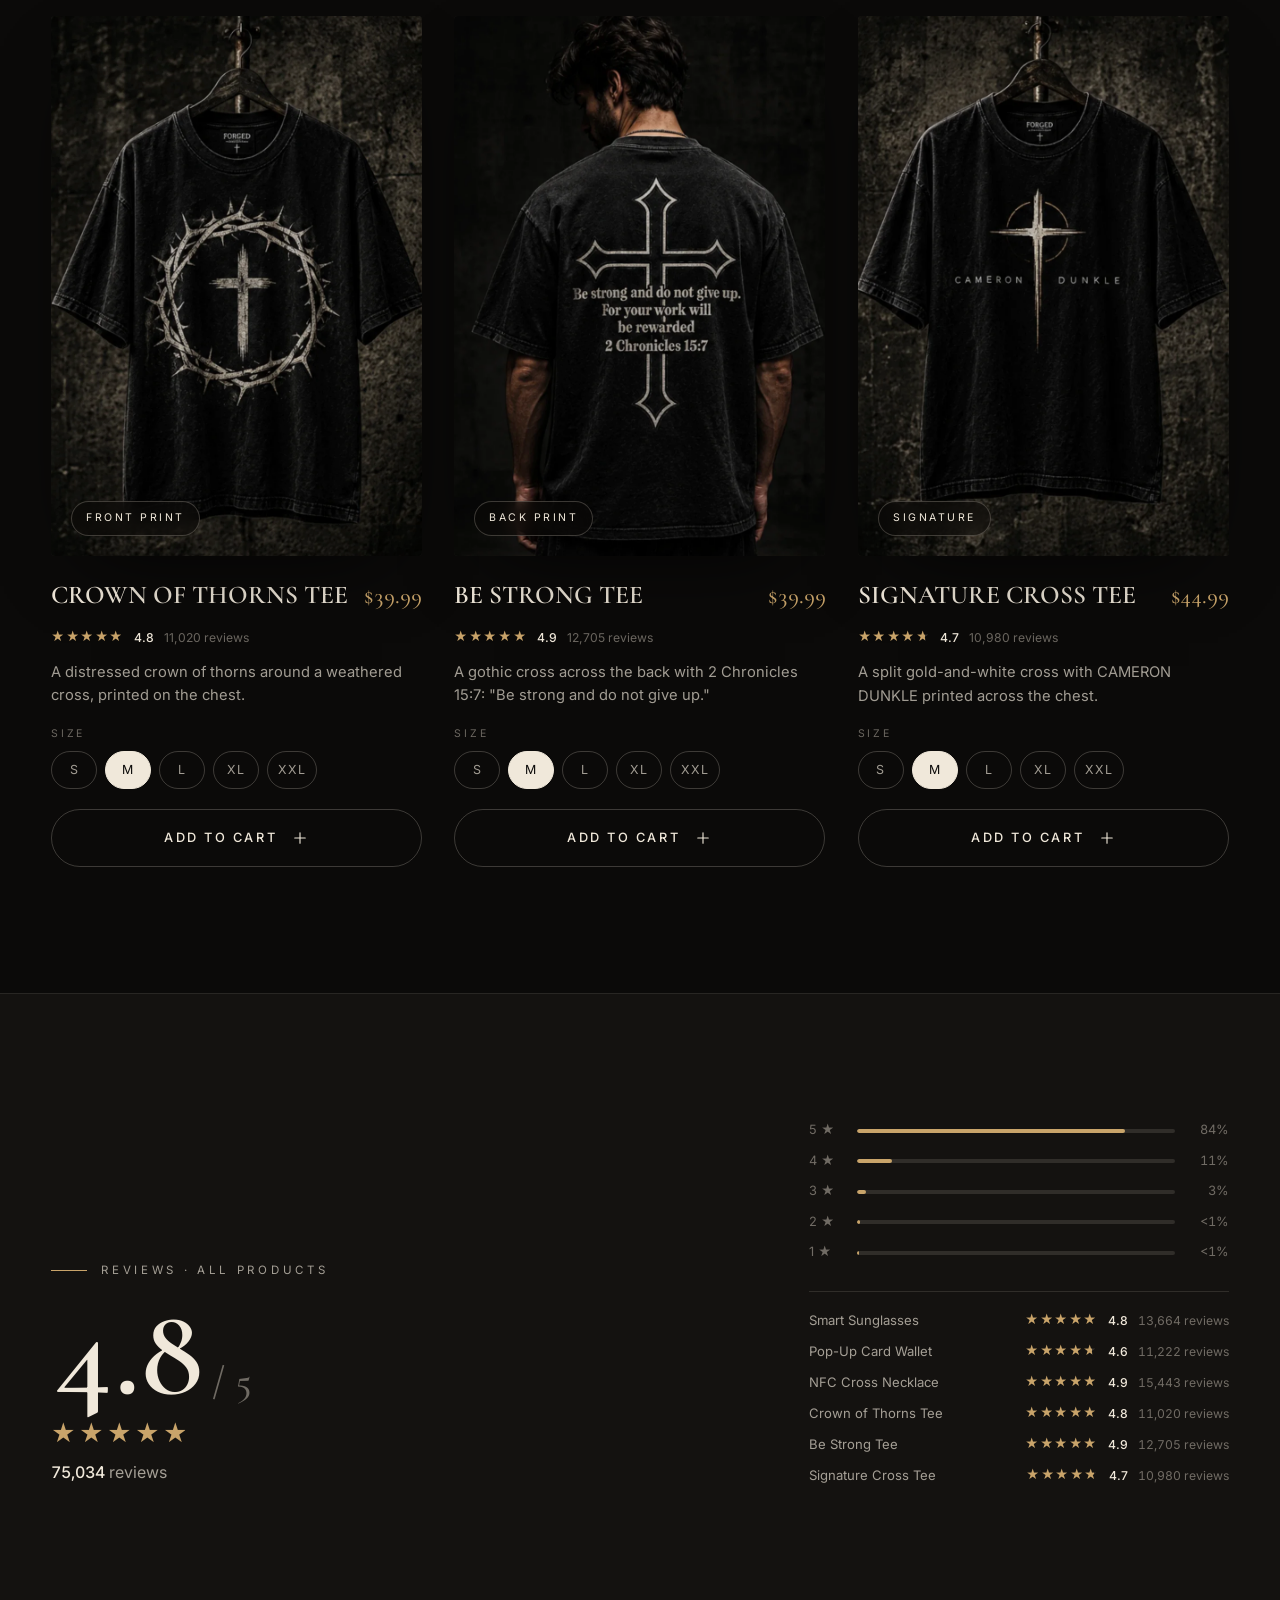
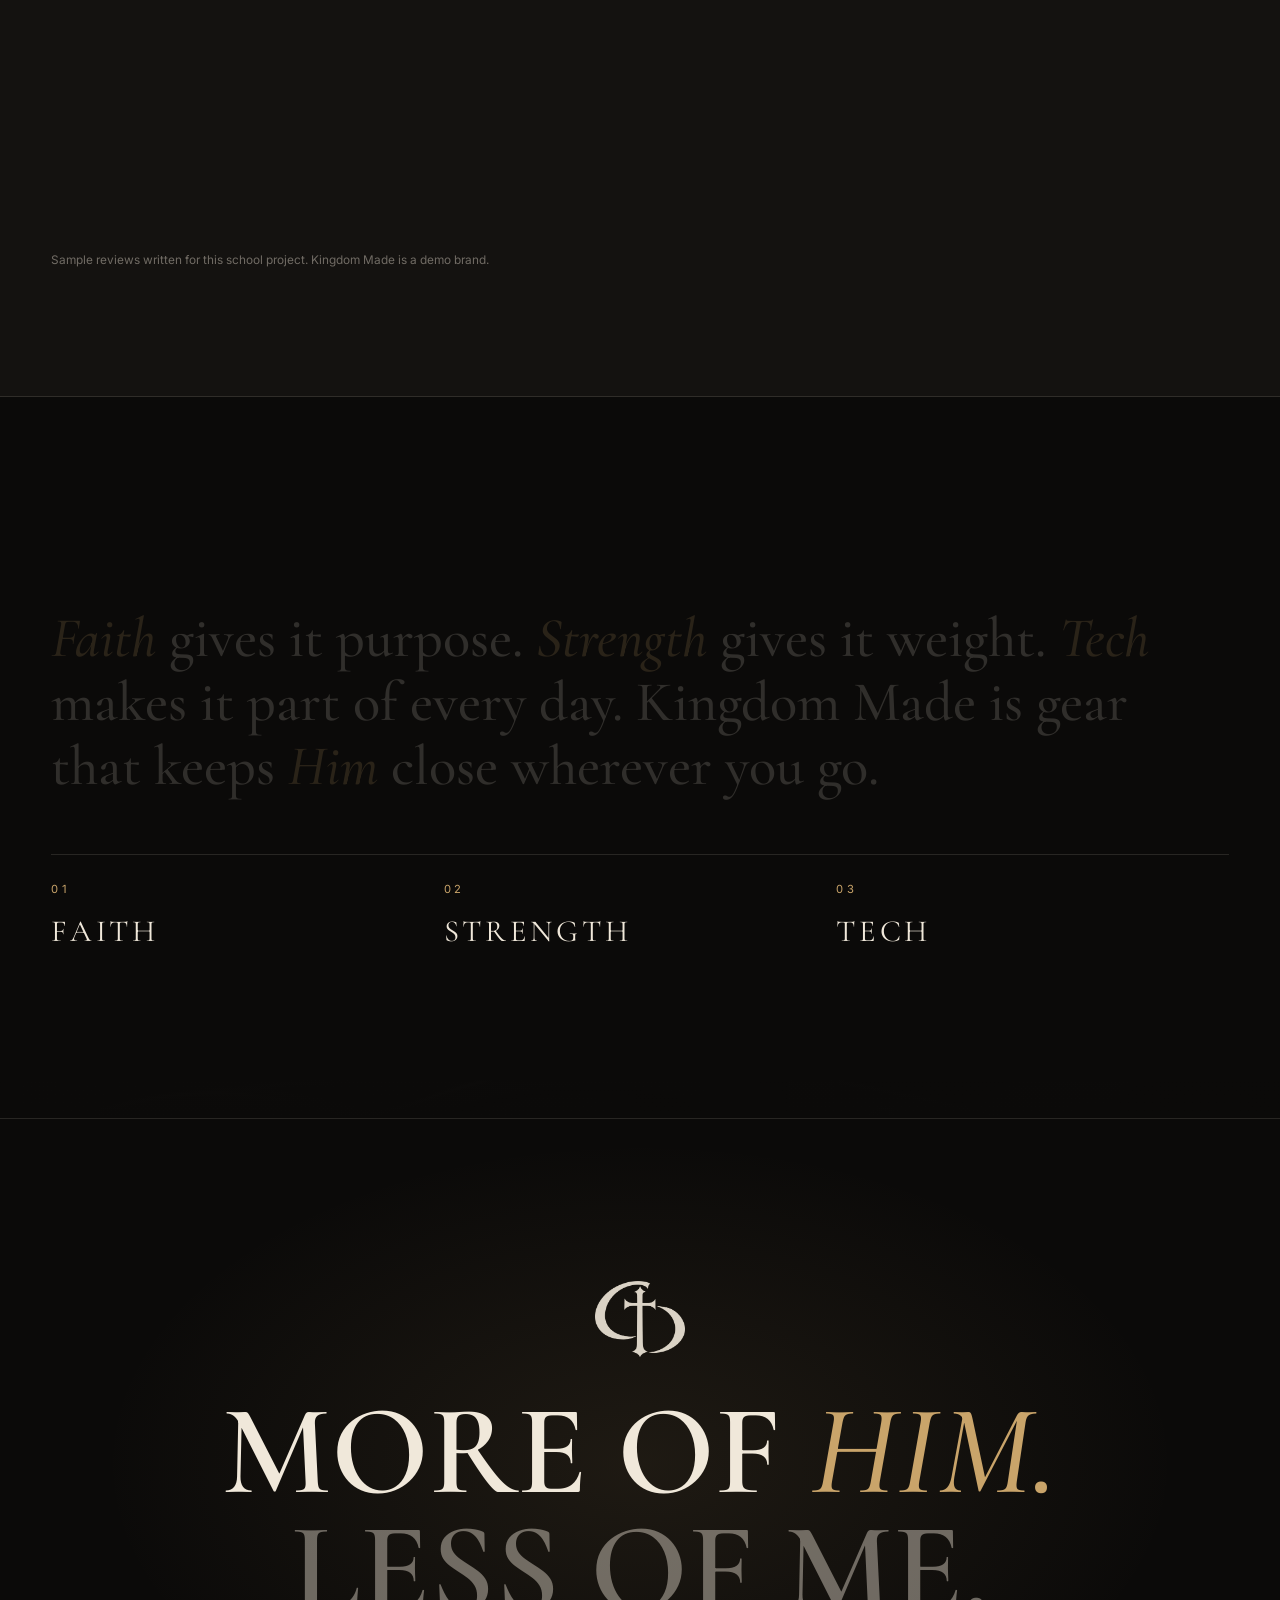
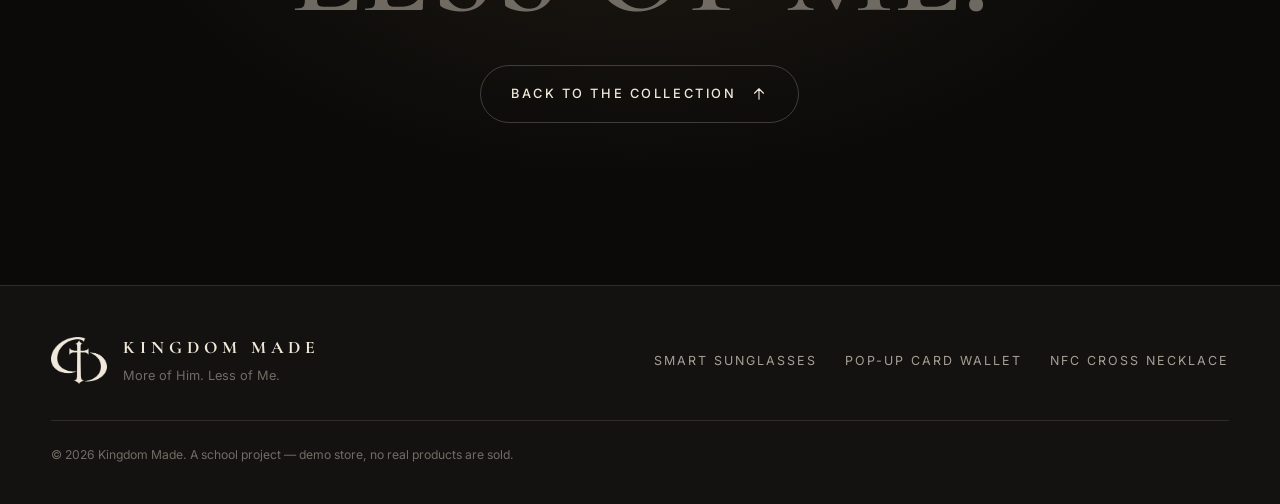
==== commit b632d71a: "Use the Higgsfield hero image from the repo The hero now loads assets/hero.webp instead of the Higgs" ====
--- a/kingdom-made/index.html
+++ b/kingdom-made/index.html
@@ -10,7 +10,7 @@
   <link rel="preconnect" href="https://fonts.googleapis.com">
   <link rel="preconnect" href="https://fonts.gstatic.com" crossorigin>
   <link href="https://fonts.googleapis.com/css2?family=Cormorant+Garamond:ital,wght@0,500;0,600;0,700;1,500&family=Inter:wght@300;400;500;600&display=swap" rel="stylesheet">
-  <link rel="preload" as="image" href="https://d8j0ntlcm91z4.cloudfront.net/user_3KIH4sE05QgK1w0A9Dcq2JVoyp1/hf_20261005_234935_2f9b9e39-9817-4af4-9021-14935c90627b.png">
+  <link rel="preload" as="image" href="assets/hero.webp">
   <link rel="stylesheet" href="styles.css">
   <script>document.documentElement.classList.add('js');</script>
 </head>
@@ -49,8 +49,7 @@
     <!-- Hero -->
     <section class="hero" id="hero">
       <div class="hero__media" aria-hidden="true">
-        <img class="hero__img" data-hero-img
-             src="https://d8j0ntlcm91z4.cloudfront.net/user_3KIH4sE05QgK1w0A9Dcq2JVoyp1/hf_20261005_234935_2f9b9e39-9817-4af4-9021-14935c90627b.png"
+        <img class="hero__img" data-hero-img src="assets/hero.webp"
              alt="" onerror="this.remove()">
         <div class="hero__light"></div>
         <canvas class="hero__dust" data-dust></canvas>
--- a/kingdom-made/styles.css
+++ b/kingdom-made/styles.css
@@ -164,7 +164,7 @@
     linear-gradient(180deg, #17140f 0%, var(--black) 100%);
 }
 .hero__img {
-  position: absolute; inset: -6% -4%; width: 108%; height: 112%; object-fit: cover;
+  position: absolute; top: -8%; left: -8%; width: 116%; max-width: none; height: 116%; object-fit: cover; object-position: 72% 50%;
   opacity: 0; transform: scale(1.18);
   transition: opacity 1.8s var(--ease), transform 2.6s var(--ease);
 }
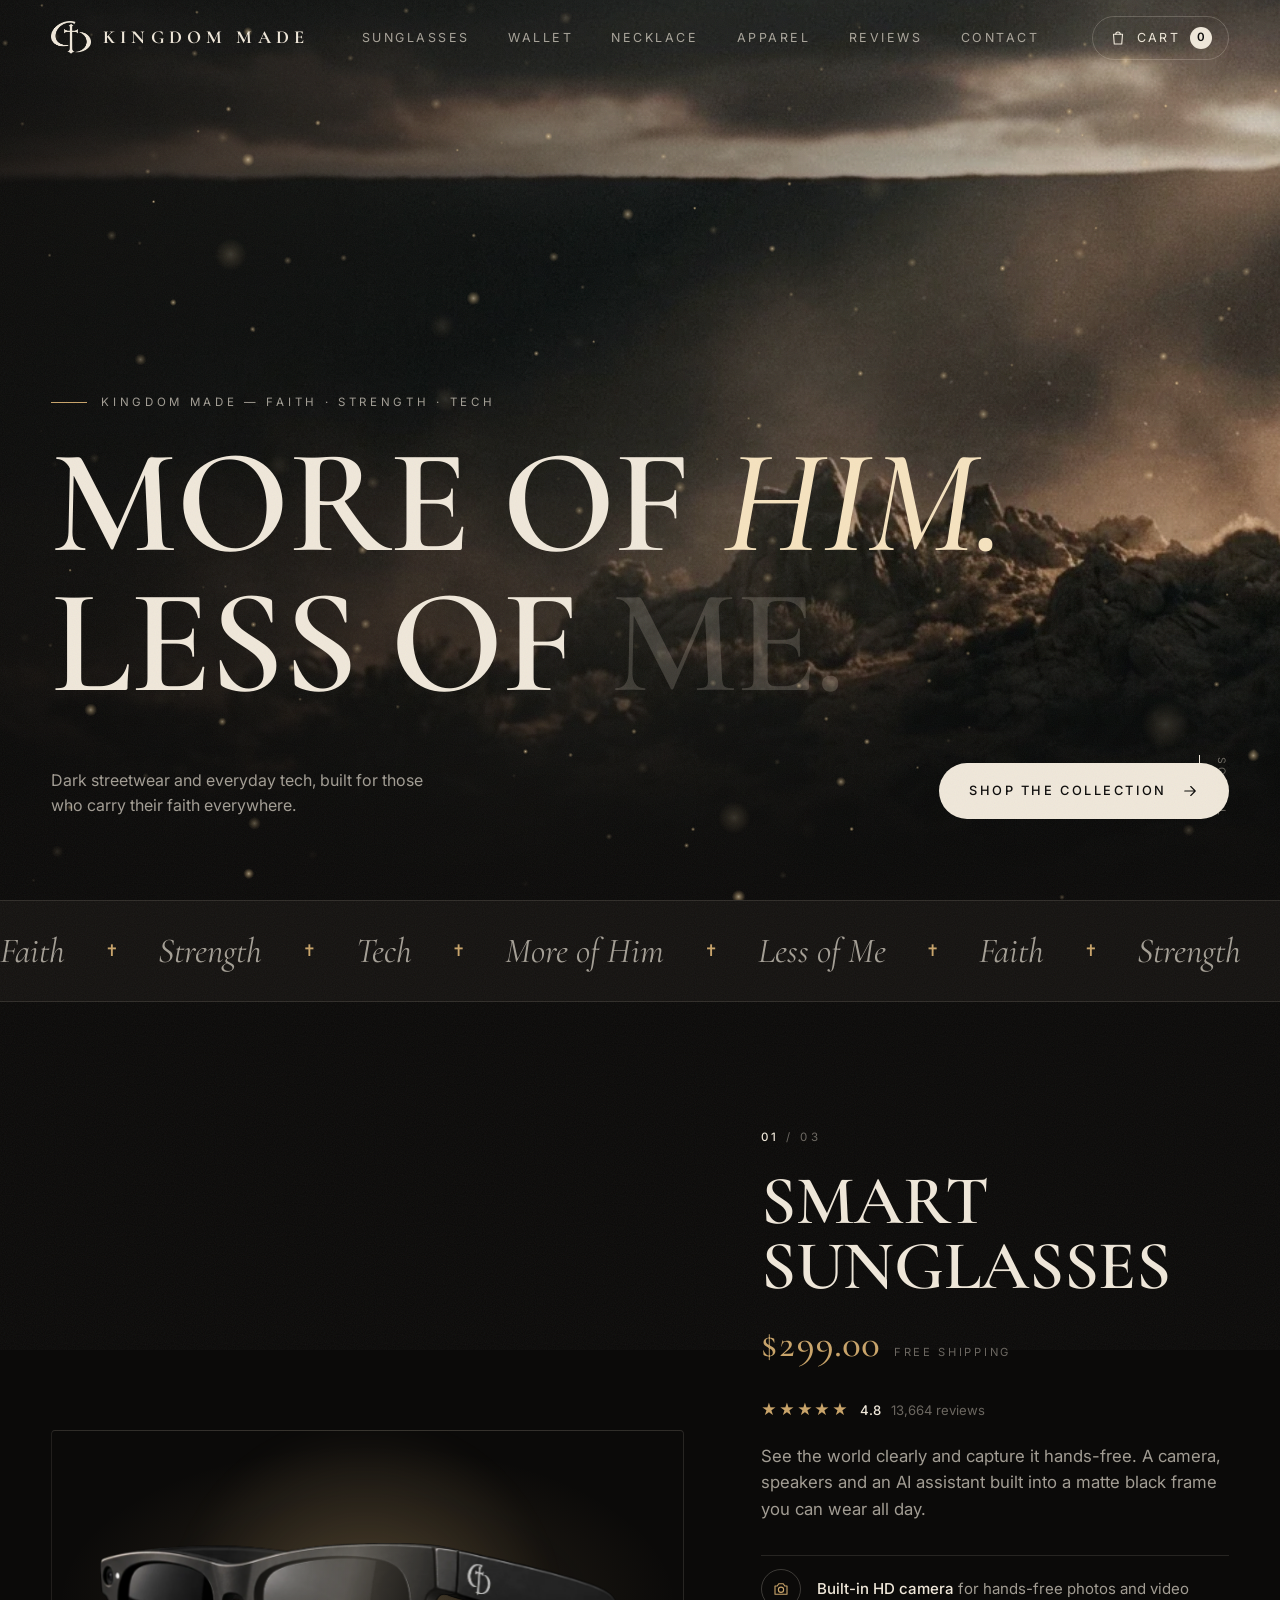
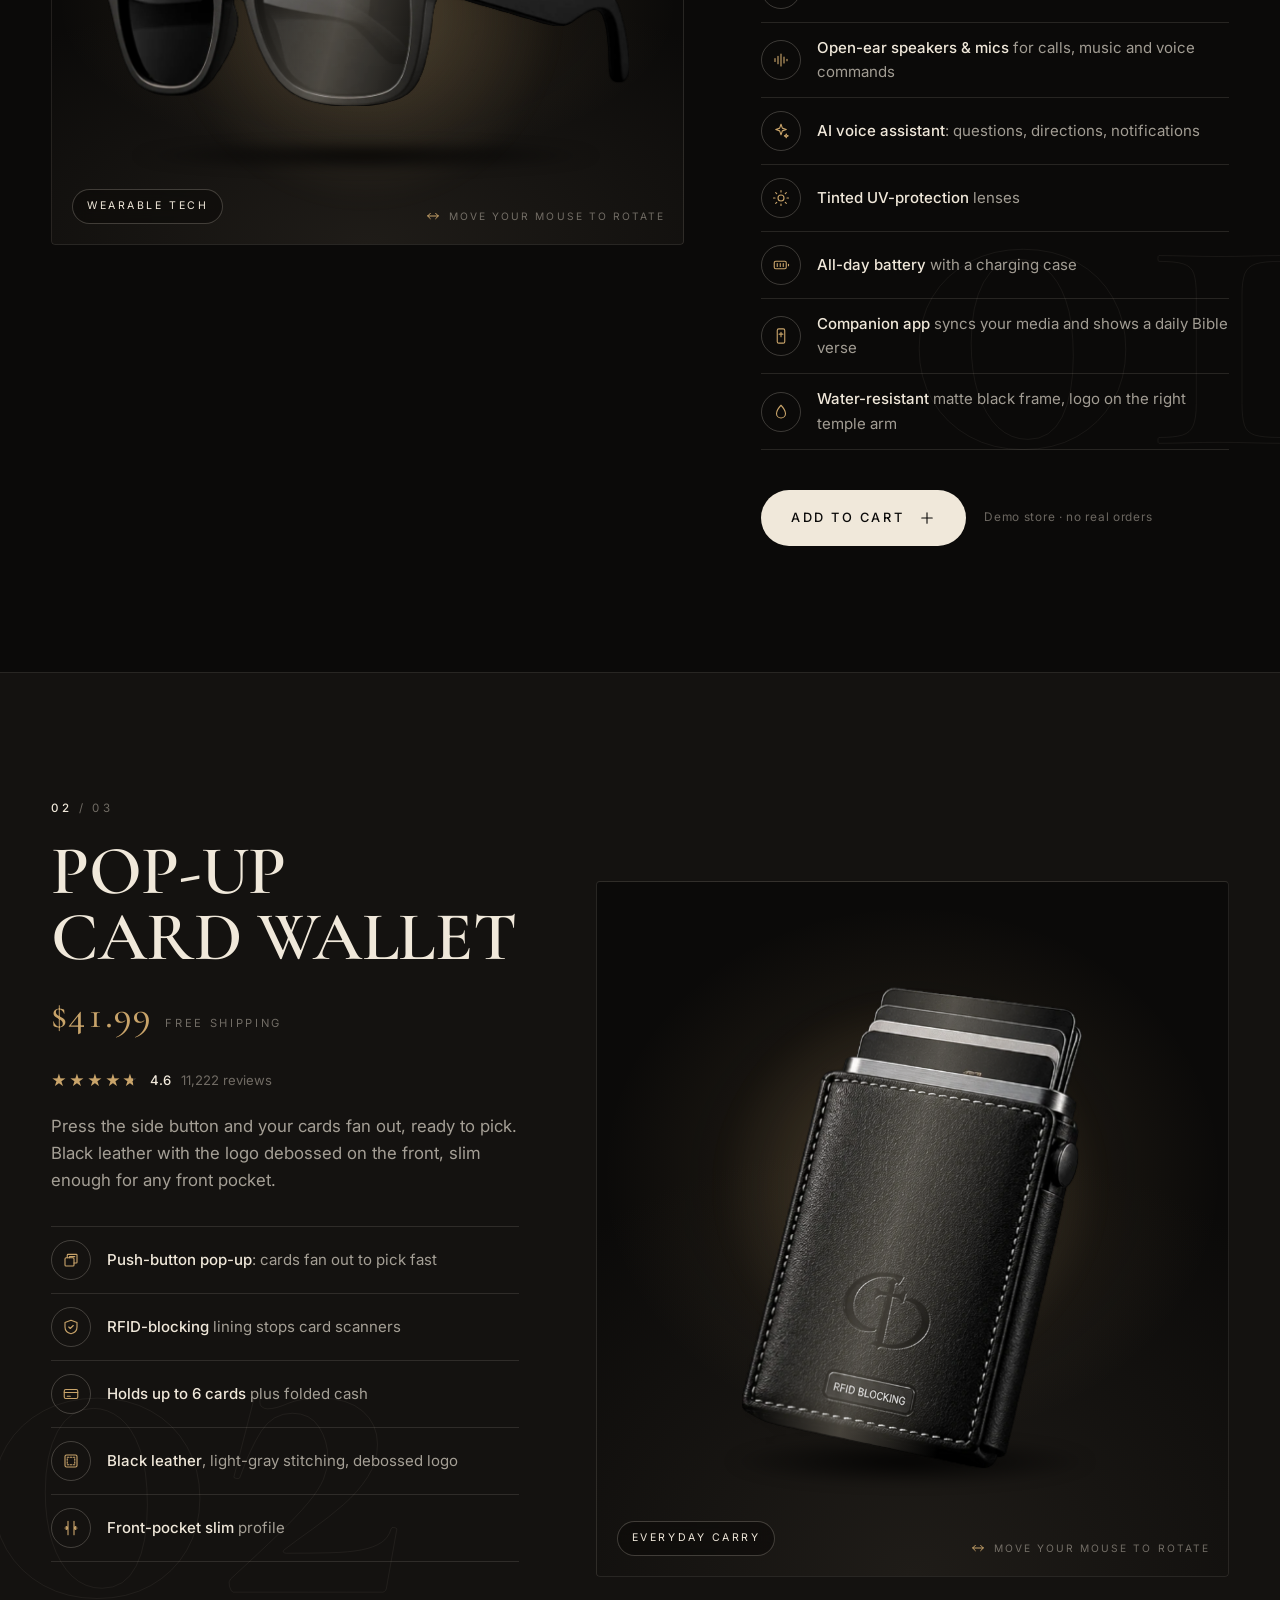
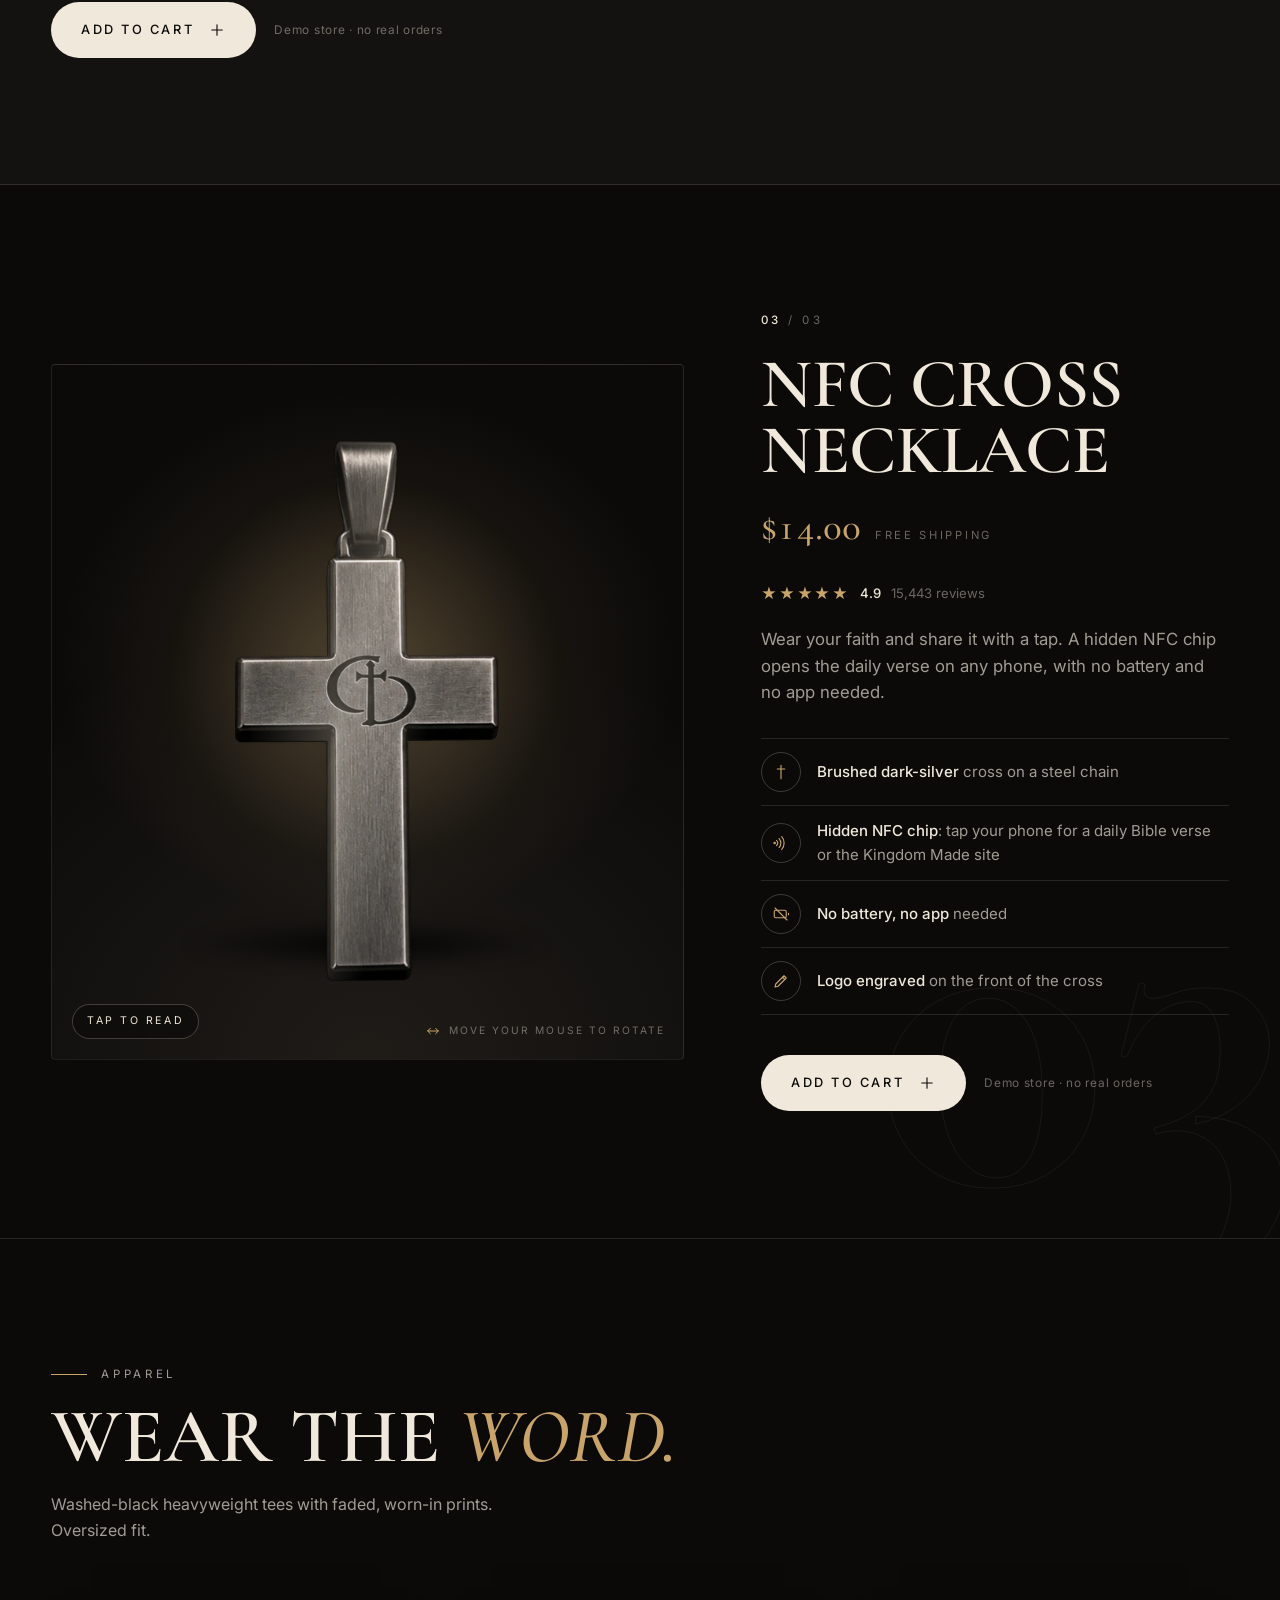
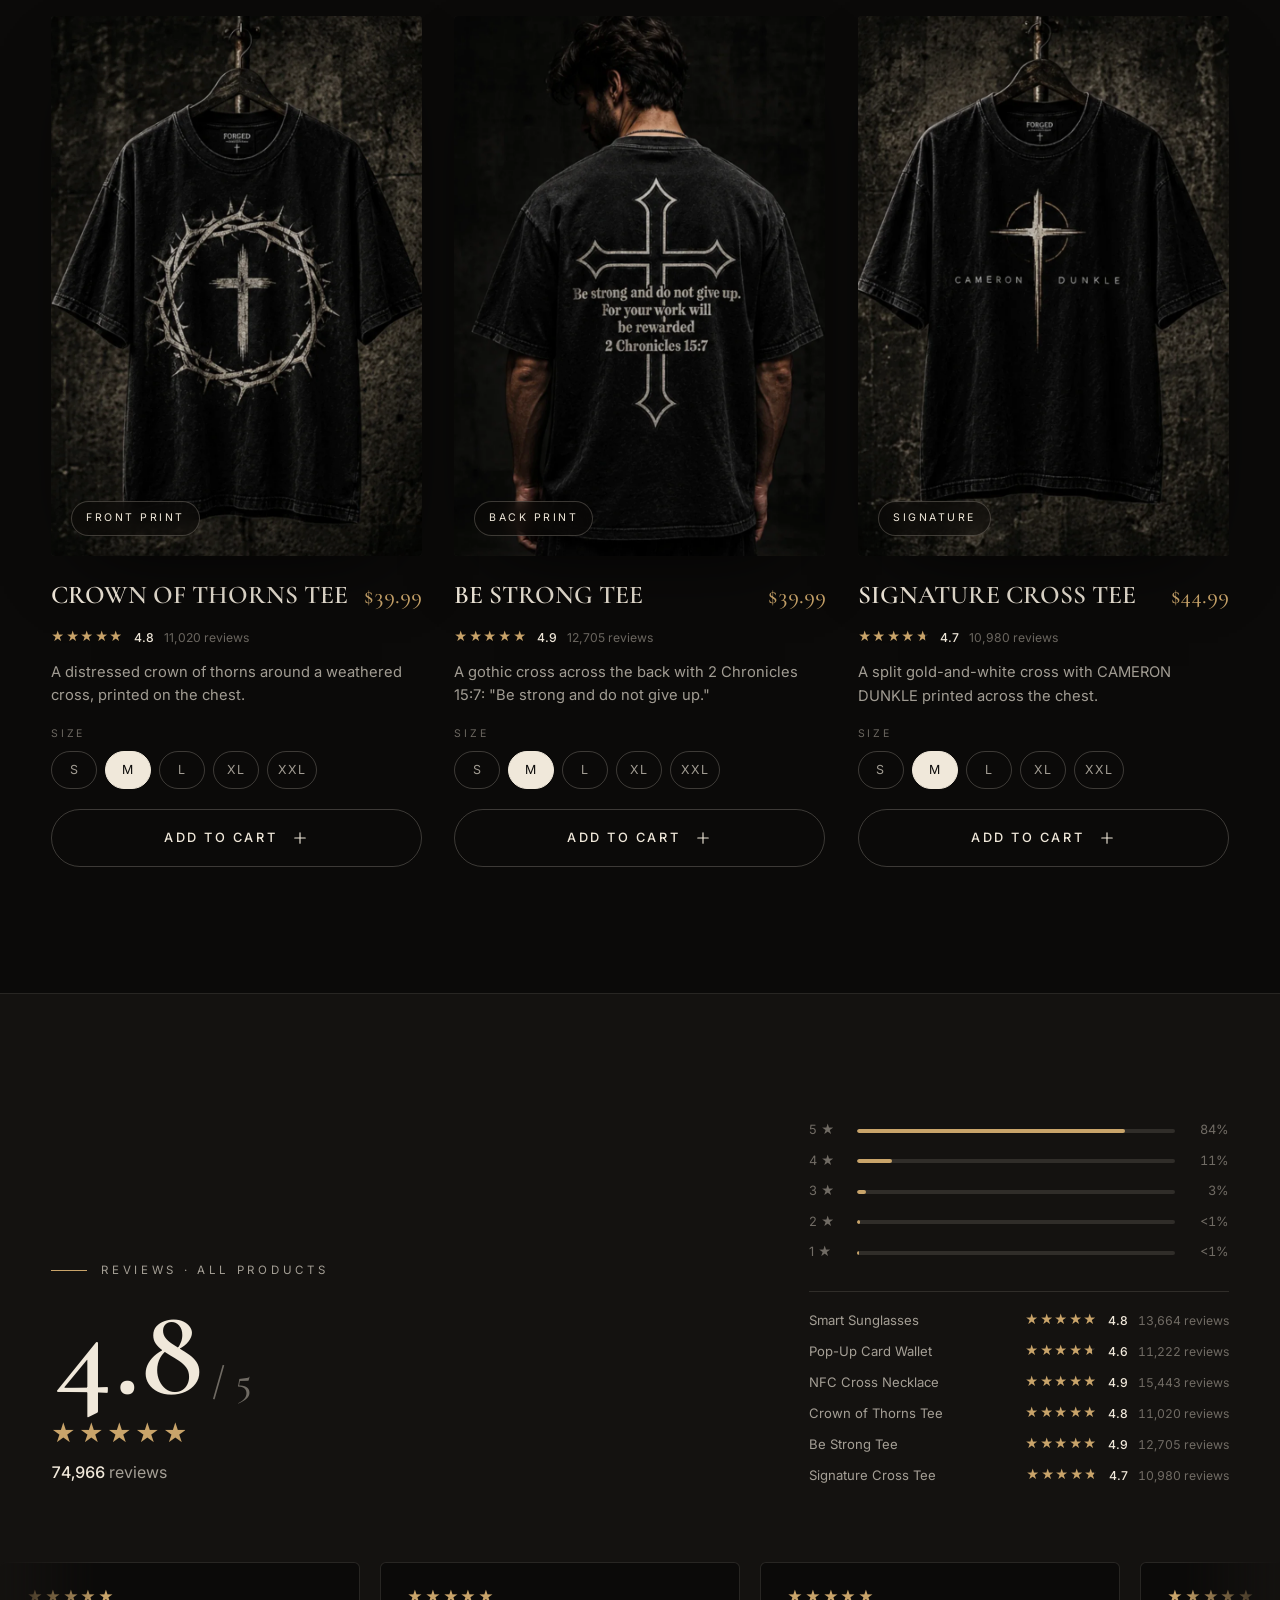
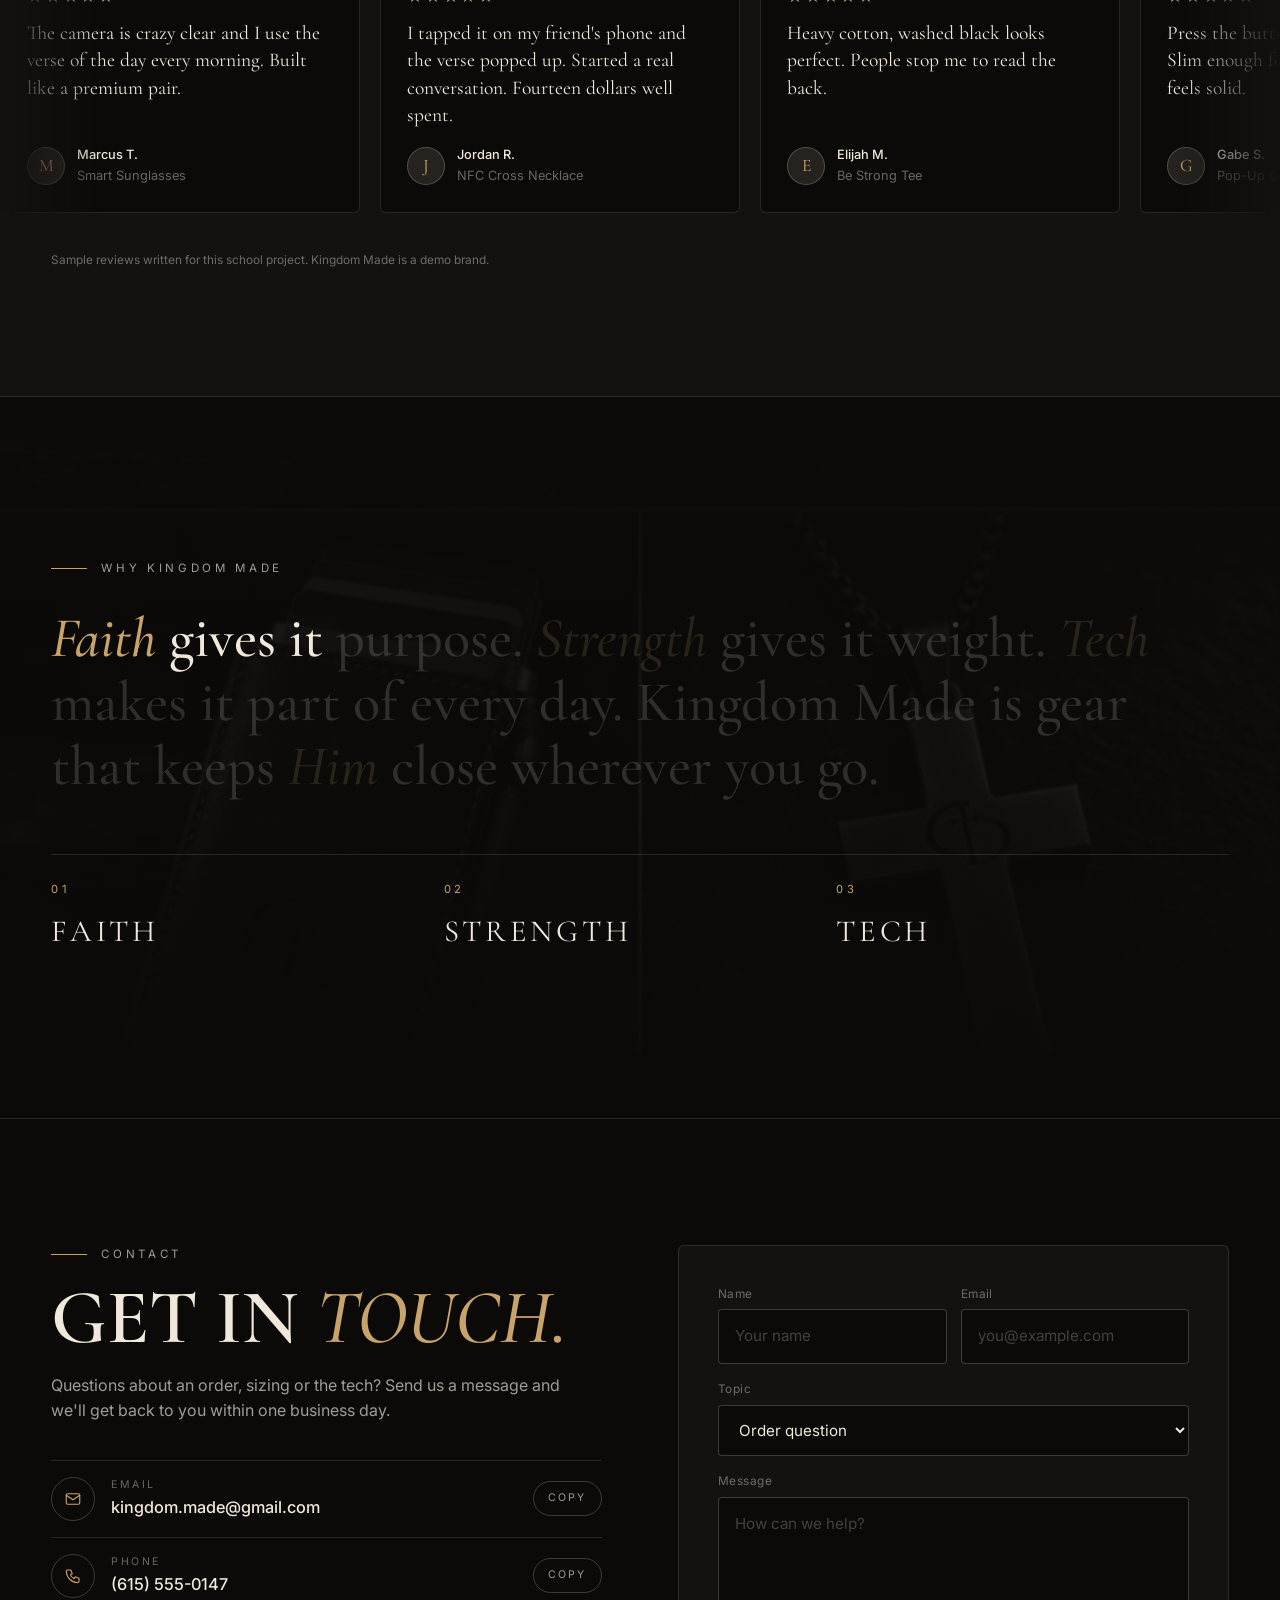
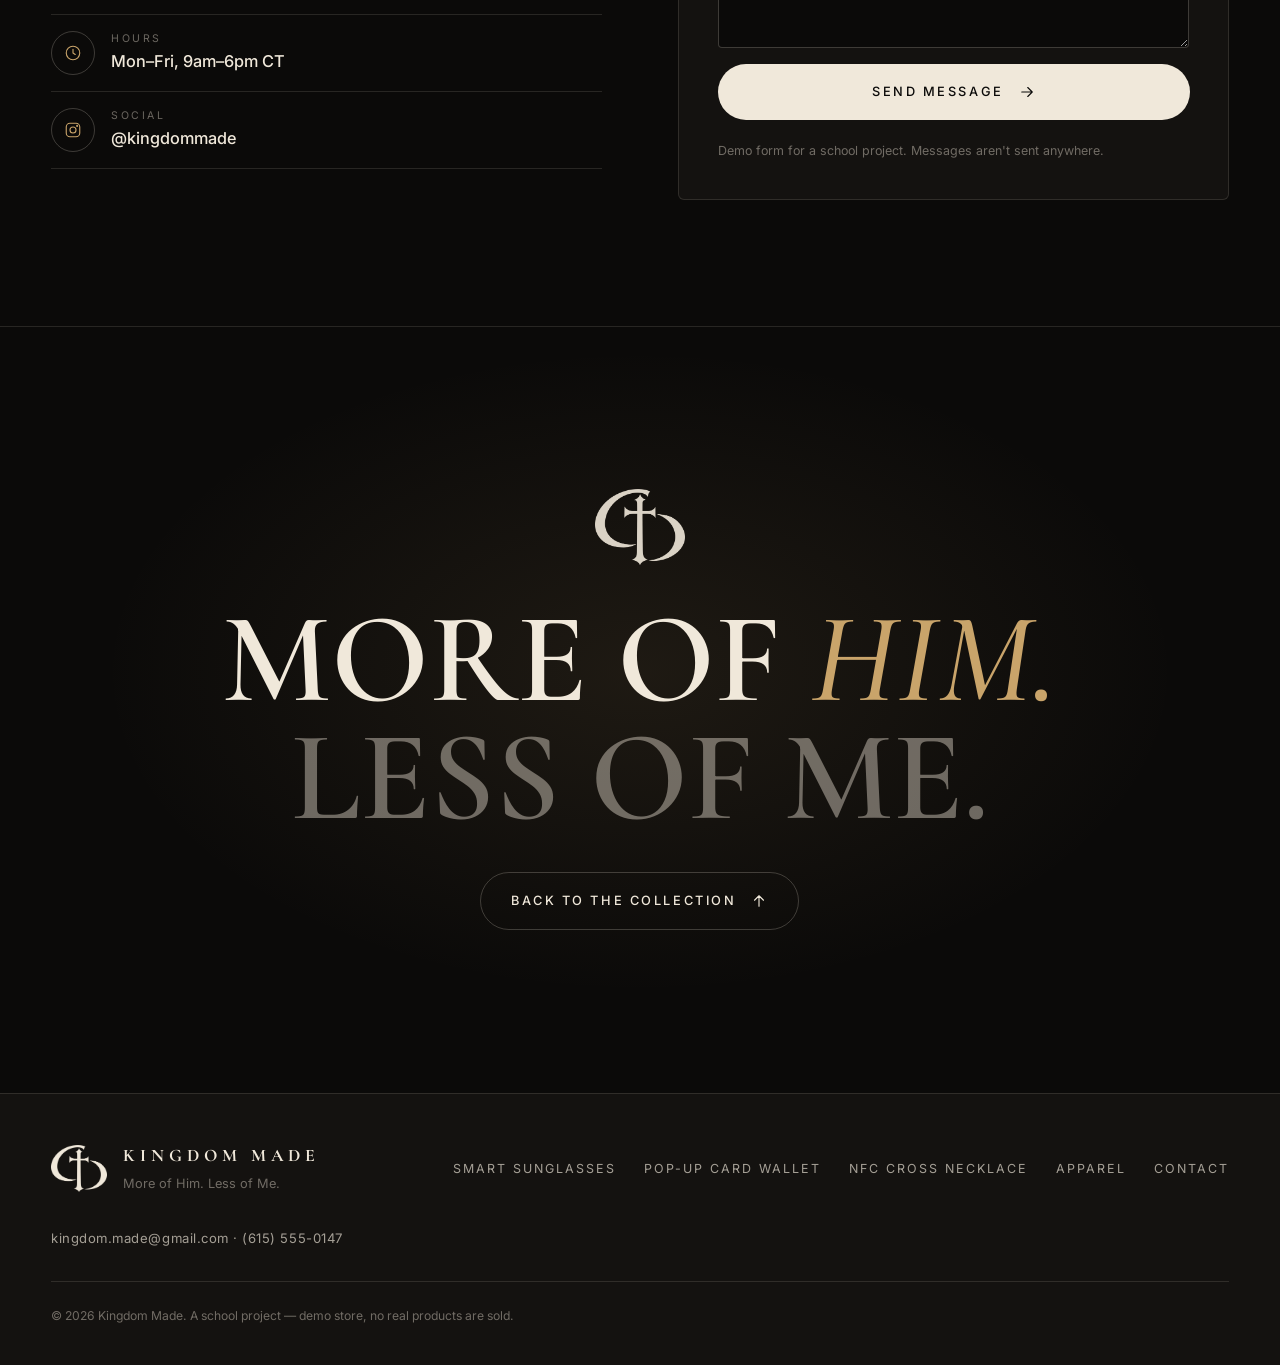
==== commit d823fe18: "Add contact section with demo message form Email, phone, hours and social with copy buttons, a demo " ====
--- a/kingdom-made/index.html
+++ b/kingdom-made/index.html
@@ -37,6 +37,7 @@
       <a href="#necklace" class="nav__link">Necklace</a>
       <a href="#apparel" class="nav__link">Apparel</a>
       <a href="#reviews" class="nav__link">Reviews</a>
+      <a href="#contact" class="nav__link">Contact</a>
     </nav>
     <button class="cart-btn magnetic" type="button" aria-label="Open cart" data-open-cart>
       <svg viewBox="0 0 24 24" aria-hidden="true"><path d="M6 7h12l-1 13H7L6 7Z"/><path d="M9 7a3 3 0 0 1 6 0"/></svg>
@@ -137,6 +138,65 @@
       </div>
     </section>
 
+    <!-- Contact -->
+    <section class="contact" id="contact" aria-labelledby="contact-title">
+      <div class="contact__info">
+        <p class="eyebrow" data-reveal><span class="eyebrow__line"></span> Contact</p>
+        <h2 class="section-title" id="contact-title" data-reveal style="--d:1">Get in <em>touch.</em></h2>
+        <p class="section-sub" data-reveal style="--d:2">Questions about an order, sizing or the tech? Send us a message and we'll get back to you within one business day.</p>
+        <ul class="channels" data-reveal style="--d:3">
+          <li>
+            <span class="channels__icon" aria-hidden="true"><svg viewBox="0 0 24 24"><rect x="3" y="5" width="18" height="14" rx="2"/><path d="M3 7l9 6 9-6"/></svg></span>
+            <span><small>Email</small><b>kingdom.made@gmail.com</b></span>
+            <button class="copy-btn" type="button" data-copy="kingdom.made@gmail.com">Copy</button>
+          </li>
+          <li>
+            <span class="channels__icon" aria-hidden="true"><svg viewBox="0 0 24 24"><path d="M5 4h4l2 5-2.5 1.5a11 11 0 0 0 5 5L15 13l5 2v4a2 2 0 0 1-2 2A16 16 0 0 1 3 6a2 2 0 0 1 2-2"/></svg></span>
+            <span><small>Phone</small><b>(615) 555-0147</b></span>
+            <button class="copy-btn" type="button" data-copy="(615) 555-0147">Copy</button>
+          </li>
+          <li>
+            <span class="channels__icon" aria-hidden="true"><svg viewBox="0 0 24 24"><circle cx="12" cy="12" r="9"/><path d="M12 7v5l3 2"/></svg></span>
+            <span><small>Hours</small><b>Mon–Fri, 9am–6pm CT</b></span>
+          </li>
+          <li>
+            <span class="channels__icon" aria-hidden="true"><svg viewBox="0 0 24 24"><rect x="3" y="3" width="18" height="18" rx="5"/><circle cx="12" cy="12" r="4"/><circle cx="17.5" cy="6.5" r="0.6"/></svg></span>
+            <span><small>Social</small><b>@kingdommade</b></span>
+          </li>
+        </ul>
+      </div>
+
+      <form class="form contact__form" data-contact-form novalidate data-reveal style="--d:2">
+        <div class="contact__step is-active" data-contact-step="form">
+          <div class="field-row field-row--even">
+            <label class="field"><span>Name</span><input id="contact-name" name="name" autocomplete="off" required placeholder="Your name"></label>
+            <label class="field"><span>Email</span><input id="contact-email" name="email" type="email" autocomplete="off" required placeholder="you@example.com"></label>
+          </div>
+          <label class="field"><span>Topic</span>
+            <select id="contact-topic" name="topic">
+              <option>Order question</option>
+              <option>Sizing help</option>
+              <option>Product tech support</option>
+              <option>Collabs and wholesale</option>
+              <option>Something else</option>
+            </select>
+          </label>
+          <label class="field"><span>Message</span><textarea id="contact-message" name="message" rows="5" required placeholder="How can we help?"></textarea></label>
+          <button class="btn btn--primary btn--block magnetic" type="submit">
+            <span class="btn__text">Send message</span>
+            <svg class="btn__arrow" viewBox="0 0 24 24" aria-hidden="true"><path d="M5 12h14M13 6l6 6-6 6"/></svg>
+          </button>
+          <p class="form__note">Demo form for a school project. Messages aren't sent anywhere.</p>
+        </div>
+        <div class="contact__step contact__done" data-contact-step="done" aria-live="polite">
+          <svg class="check" viewBox="0 0 52 52" aria-hidden="true"><circle cx="26" cy="26" r="24"/><path d="M15 27l7 7 15-16"/></svg>
+          <h3>Message received<span data-contact-name></span>.</h3>
+          <p>We'll reply to <b data-contact-email></b> within one business day.</p>
+          <button class="btn btn--ghost" type="button" data-contact-reset><span class="btn__text">Send another</span></button>
+        </div>
+      </form>
+    </section>
+
     <!-- Slogan reprise -->
     <section class="reprise" aria-label="More of Him. Less of Me.">
       <img src="assets/logo.png" alt="" class="reprise__mark" data-reveal width="120" height="101">
@@ -163,7 +223,10 @@
       <a href="#sunglasses">Smart Sunglasses</a>
       <a href="#wallet">Pop-Up Card Wallet</a>
       <a href="#necklace">NFC Cross Necklace</a>
+      <a href="#apparel">Apparel</a>
+      <a href="#contact">Contact</a>
     </nav>
+    <p class="footer__contact">kingdom.made@gmail.com · (615) 555-0147</p>
     <p class="footer__note">© <span data-year></span> Kingdom Made. A school project — demo store, no real products are sold.</p>
   </footer>
 
--- a/kingdom-made/styles.css
+++ b/kingdom-made/styles.css
@@ -177,7 +177,7 @@
   mix-blend-mode: screen; animation: rays 14s ease-in-out infinite alternate; pointer-events: none;
 }
 @keyframes rays { from { transform: rotate(-3deg); opacity: 0.6; } to { transform: rotate(4deg); opacity: 1; } }
-.hero__dust { position: absolute; inset: 0; width: 100%; height: 100%; pointer-events: none; }
+.hero__dust { position: absolute; inset: 0; z-index: 1; width: 100%; height: 100%; pointer-events: none; }
 .hero__shade {
   position: absolute; inset: 0;
   background:
@@ -626,6 +626,39 @@
 
 .cart-item__size { font-size: 0.74rem; letter-spacing: 0.12em; text-transform: uppercase; color: var(--bone-mute); margin-bottom: 2px; }
 
+/* ---------- Contact ---------- */
+.contact { display: grid; grid-template-columns: minmax(0, 1fr) minmax(0, 1fr); gap: clamp(40px, 6vw, 96px); align-items: start; padding: clamp(90px, 14vh, 160px) var(--gutter); border-bottom: 1px solid var(--line); }
+.contact__info { display: grid; gap: 18px; min-width: 0; }
+.channels { list-style: none; margin: 18px 0 0; padding: 0; display: grid; border-top: 1px solid var(--line); }
+.channels li { display: grid; grid-template-columns: 44px minmax(0, 1fr) auto; align-items: center; gap: 16px; padding: 16px 0; border-bottom: 1px solid var(--line); }
+.channels__icon { display: grid; place-items: center; width: 44px; height: 44px; border-radius: 50%; border: 1px solid var(--line-2); color: var(--gold); transition: background 0.4s ease, transform 0.6s var(--ease); }
+.channels li:hover .channels__icon { background: var(--gold-soft); transform: rotate(-10deg); }
+.channels__icon svg { width: 18px; height: 18px; }
+.channels small { display: block; font-size: 0.66rem; letter-spacing: 0.24em; text-transform: uppercase; color: var(--bone-mute); }
+.channels b { font-weight: 500; font-size: 1.02rem; overflow-wrap: break-word; user-select: all; }
+.copy-btn { padding: 8px 14px; border-radius: 999px; border: 1px solid var(--line-2); font-size: 0.66rem; letter-spacing: 0.2em; text-transform: uppercase; color: var(--bone-dim); transition: background 0.3s ease, color 0.3s ease, border-color 0.3s ease; }
+.copy-btn:hover { color: var(--bone); border-color: var(--bone-dim); }
+.copy-btn.is-copied { background: var(--gold); border-color: var(--gold); color: var(--black); }
+
+.contact__form { padding: clamp(24px, 3vw, 40px); border: 1px solid var(--line); border-radius: 6px; background: var(--coal); }
+.contact__step { display: none; gap: 16px; }
+.contact__step.is-active { display: grid; animation: stepIn 0.7s var(--ease) both; }
+.field-row--even { grid-template-columns: 1fr 1fr; }
+.field textarea, .field select {
+  width: 100%; padding: 14px 16px; border-radius: 4px; border: 1px solid var(--line-2); background: var(--black); color: var(--bone);
+  font: inherit; font-size: 0.95rem; resize: vertical; transition: border-color 0.3s ease, box-shadow 0.3s ease;
+}
+.field textarea::placeholder { color: rgba(240, 232, 218, 0.25); }
+.field textarea:focus, .field select:focus { outline: none; border-color: var(--gold); box-shadow: 0 0 0 4px var(--gold-soft); }
+.field.is-error textarea { border-color: #b8664f; animation: shake 0.4s; }
+.contact__done { justify-items: center; text-align: center; padding: 30px 0; }
+.contact__done h3 { margin: 0; font-family: var(--serif); font-weight: 600; font-size: 2rem; }
+.contact__done p { margin: 0 0 8px; color: var(--bone-dim); }
+.contact__done b { color: var(--bone); font-weight: 500; }
+.contact__step.is-active .check circle { animation: draw 0.9s var(--ease) 0.1s forwards; }
+.contact__step.is-active .check path { animation: draw 0.6s var(--ease) 0.75s forwards; }
+.footer__contact { grid-column: 1 / -1; margin: 0; font-size: 0.82rem; color: var(--bone-dim); letter-spacing: 0.04em; }
+
 /* ---------- Responsive ---------- */
 @media (max-width: 960px) {
   .product, .product:nth-child(even) { grid-template-columns: 1fr; min-height: 0; gap: 40px; }
@@ -634,6 +667,10 @@
   .summary { order: -1; }
   .apparel__grid { grid-template-columns: 1fr; max-width: 520px; margin-inline: auto; }
   .reviews__head { grid-template-columns: 1fr; }
+  .contact { grid-template-columns: 1fr; }
+}
+@media (max-width: 1180px) {
+  .nav { display: none; }
 }
 @media (max-width: 720px) {
   :root { --header-h: 64px; }
@@ -647,7 +684,11 @@
   .pillars { grid-template-columns: 1fr; }
   .pillars li { padding: 18px 0; border-bottom: 1px solid var(--line); }
   .footer { grid-template-columns: 1fr; }
-  .field-row { grid-template-columns: 1fr; }
+  .field-row, .field-row--even { grid-template-columns: 1fr; }
+  .channels li { grid-template-columns: 38px minmax(0, 1fr) auto; gap: 12px; }
+  .channels__icon { width: 38px; height: 38px; }
+  .channels b { font-size: 0.9rem; }
+  .copy-btn { padding: 7px 10px; letter-spacing: 0.14em; }
   .toast { white-space: normal; width: calc(100% - 32px); }
 }
 
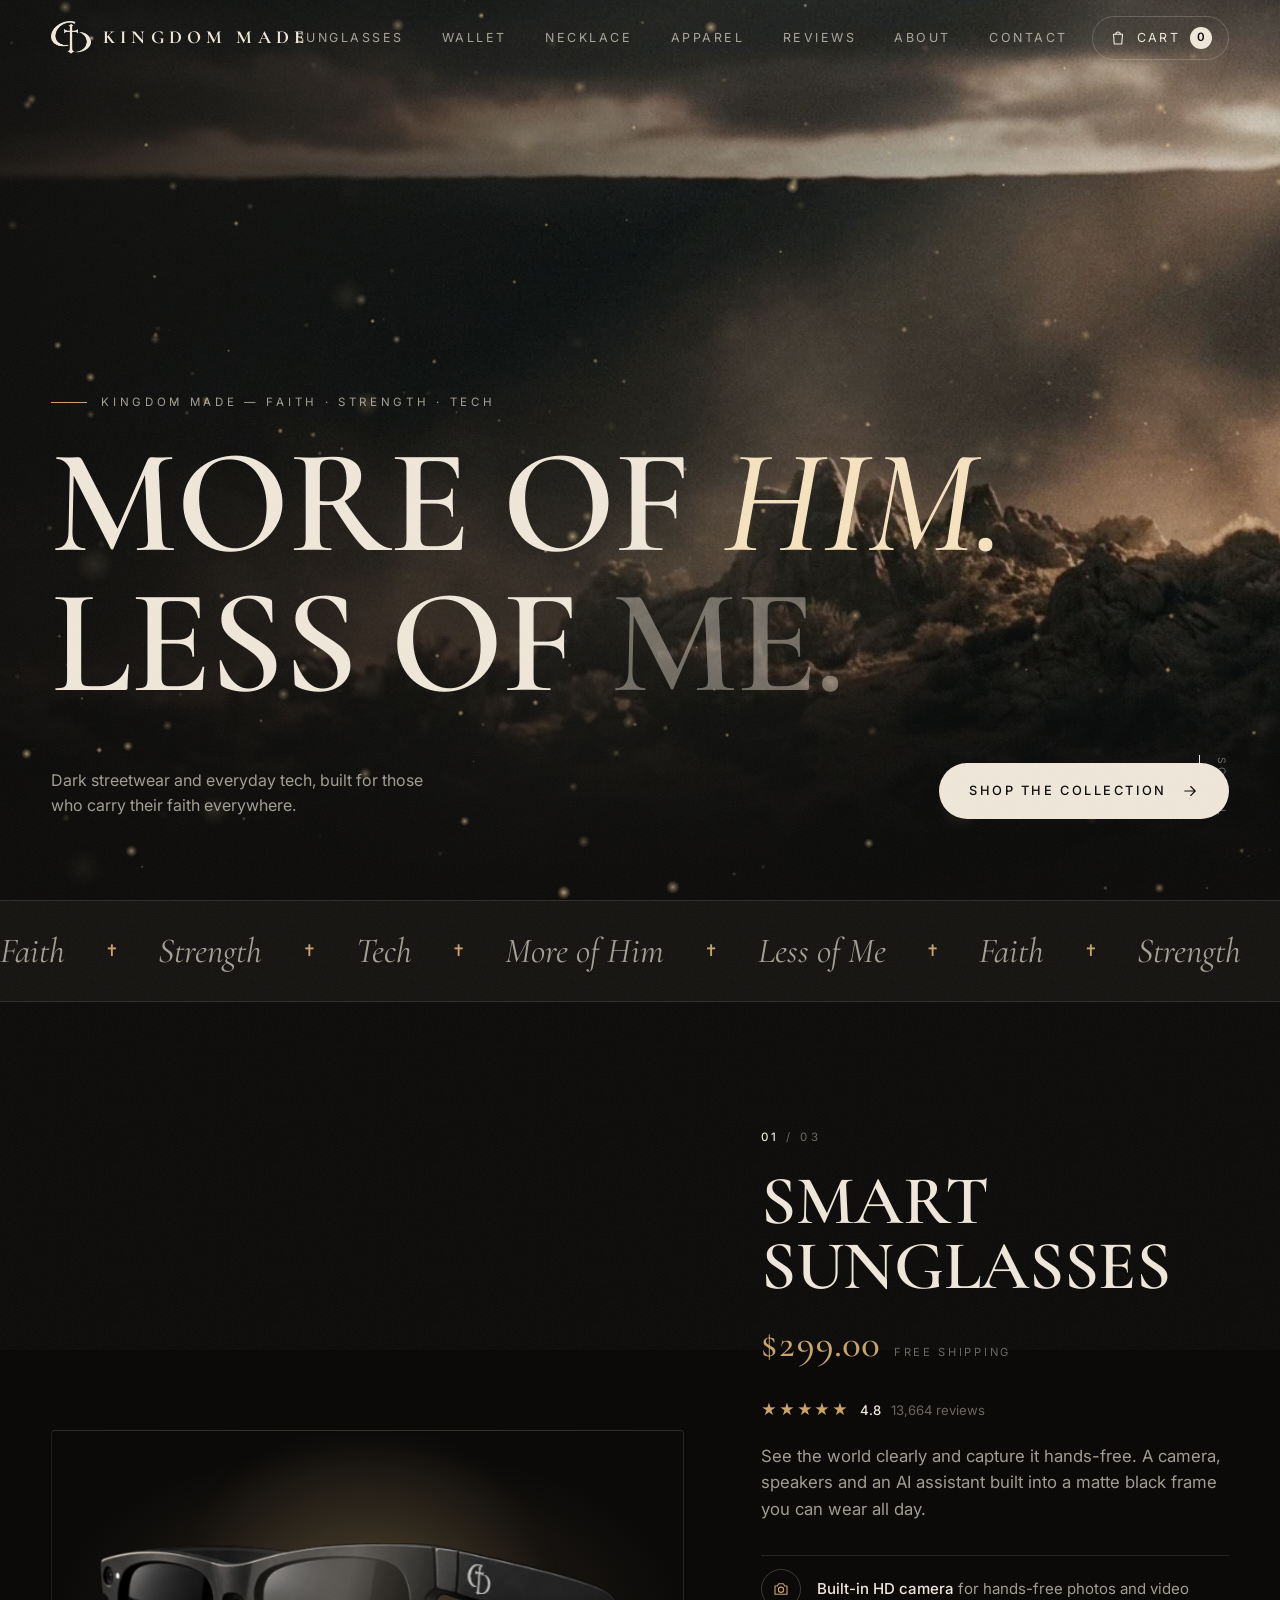
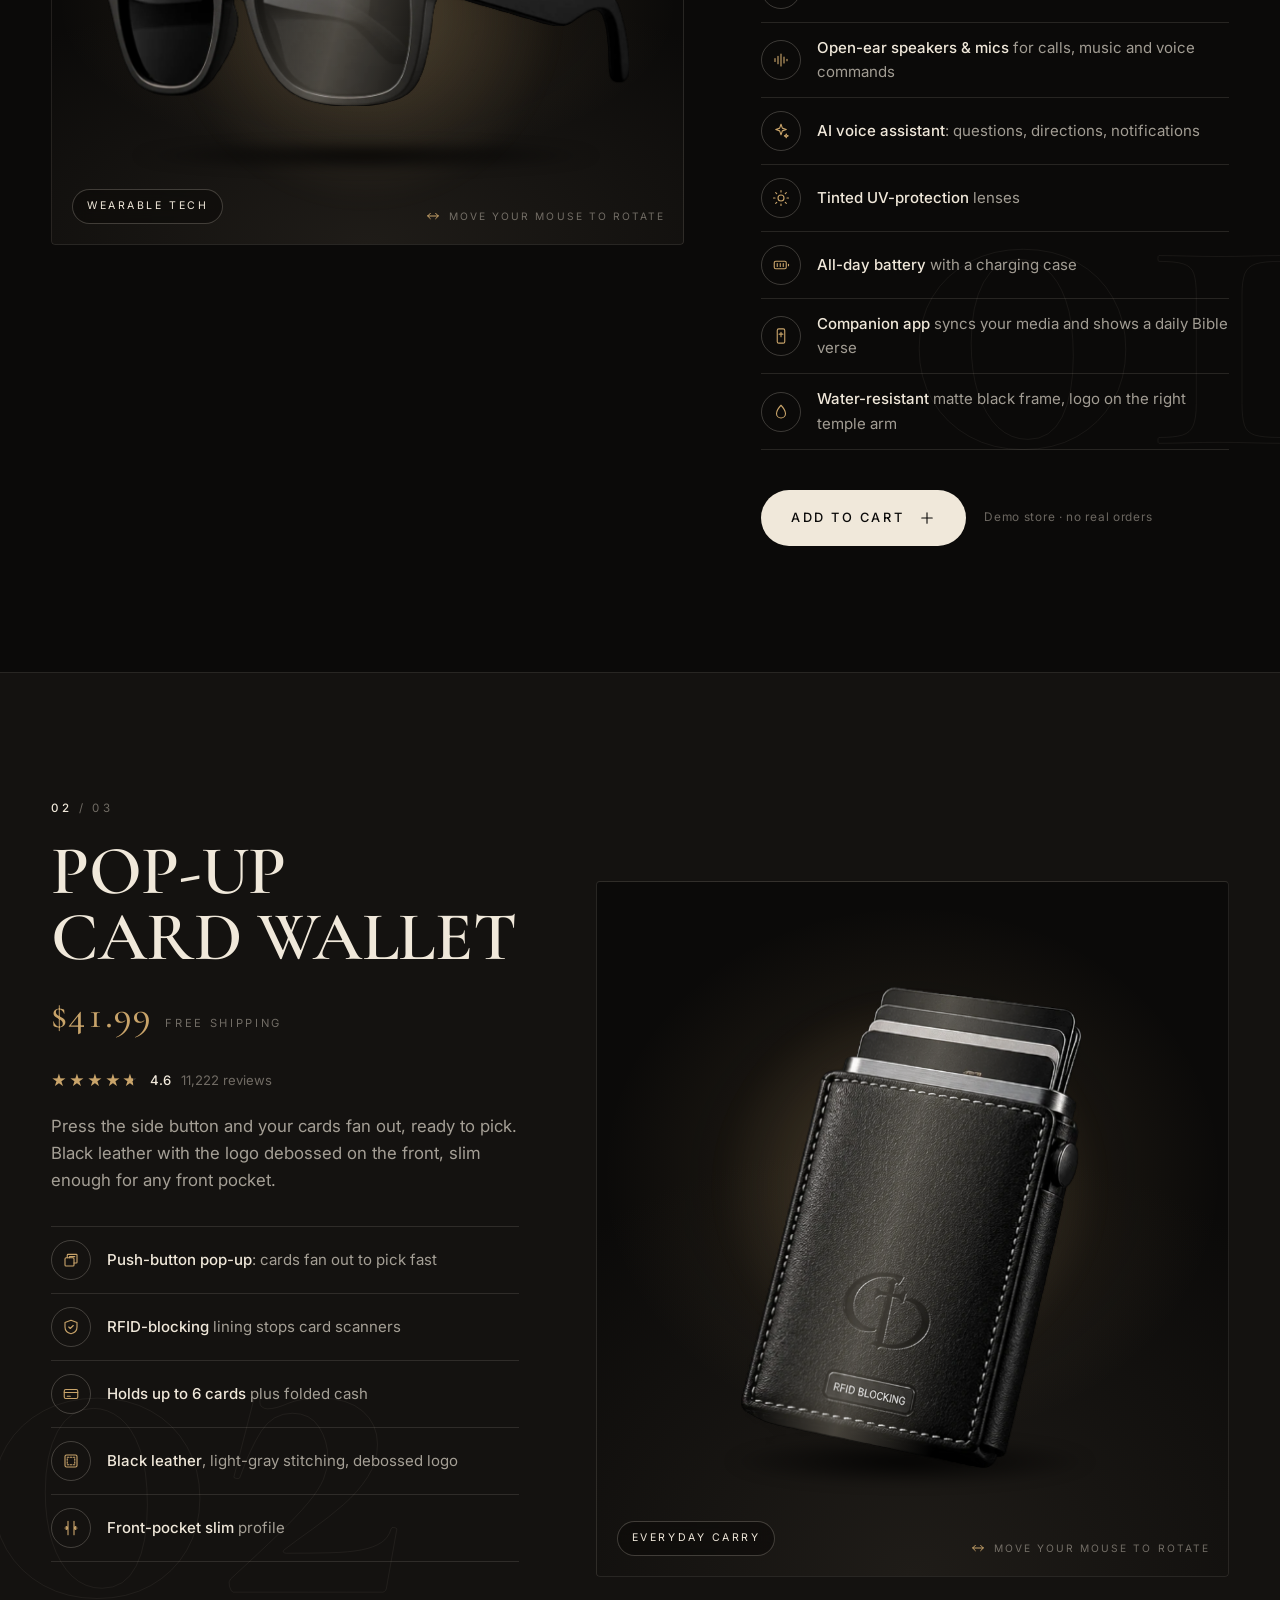
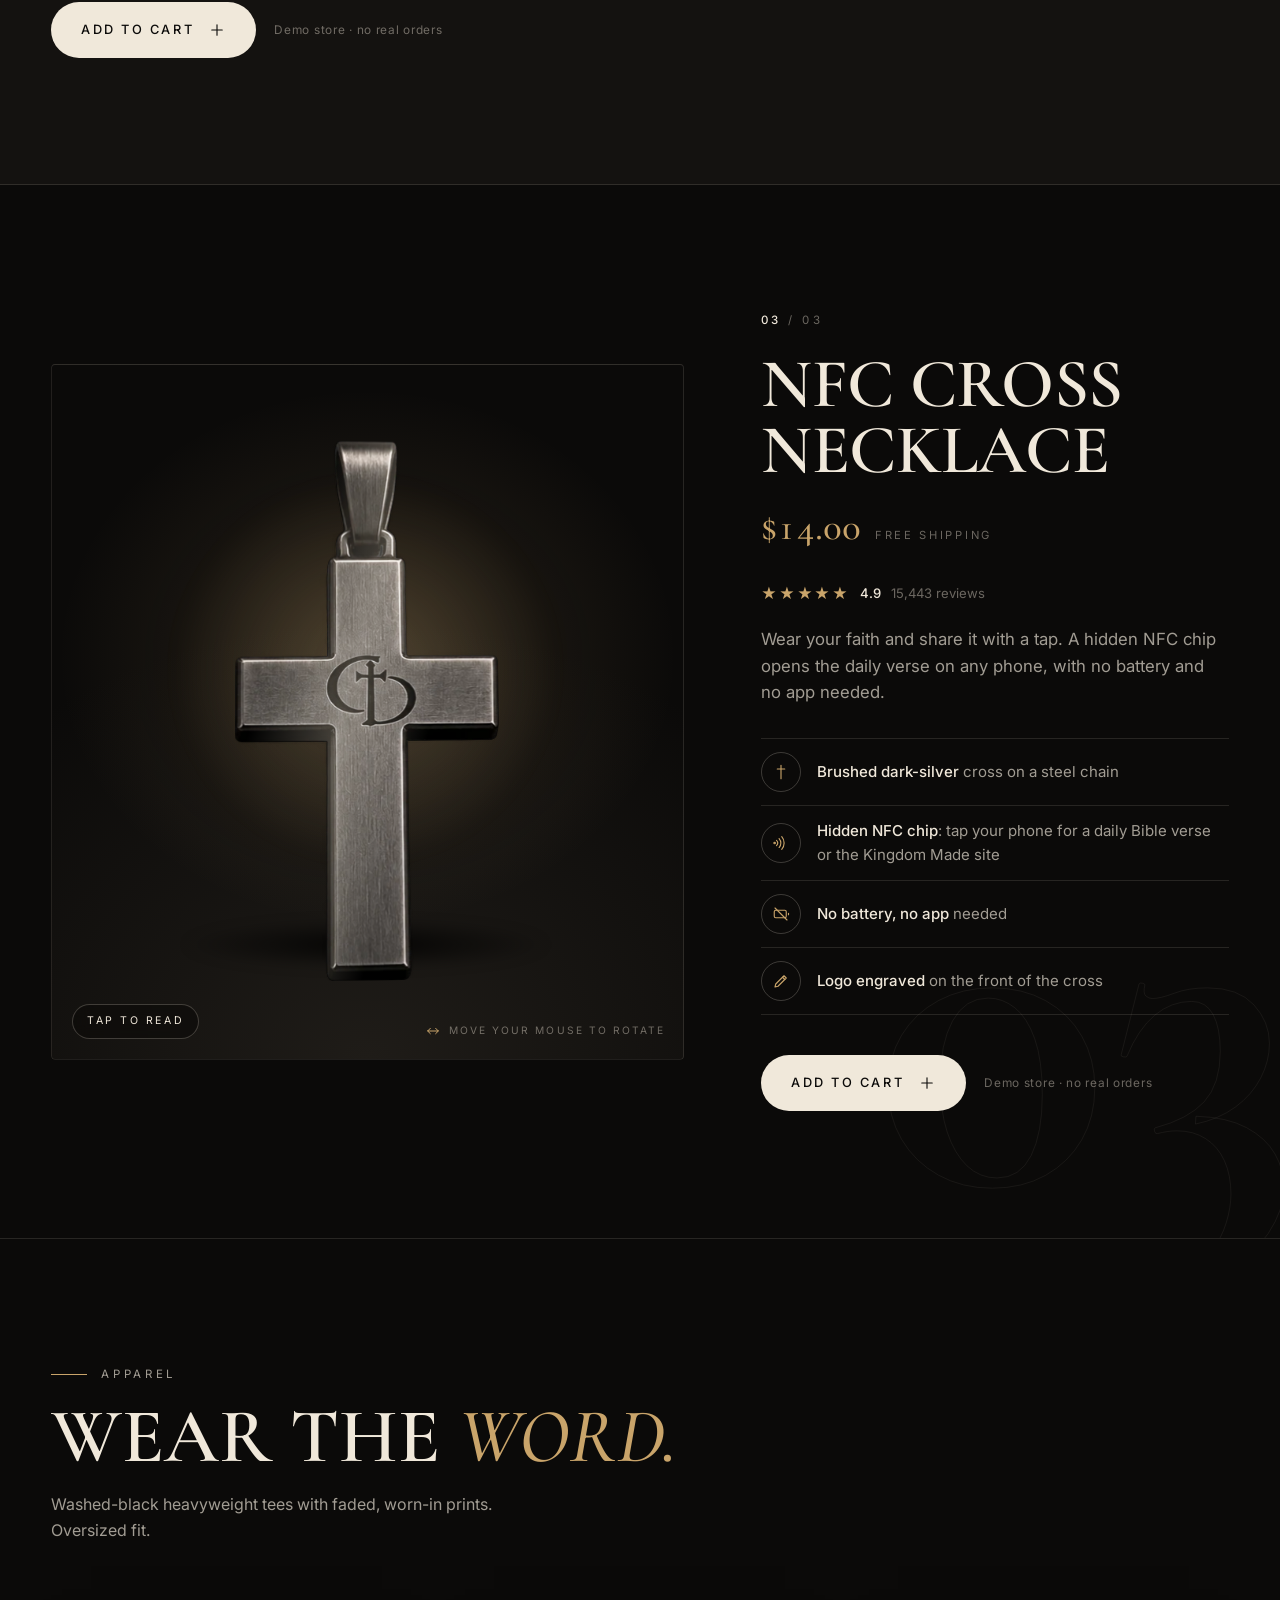
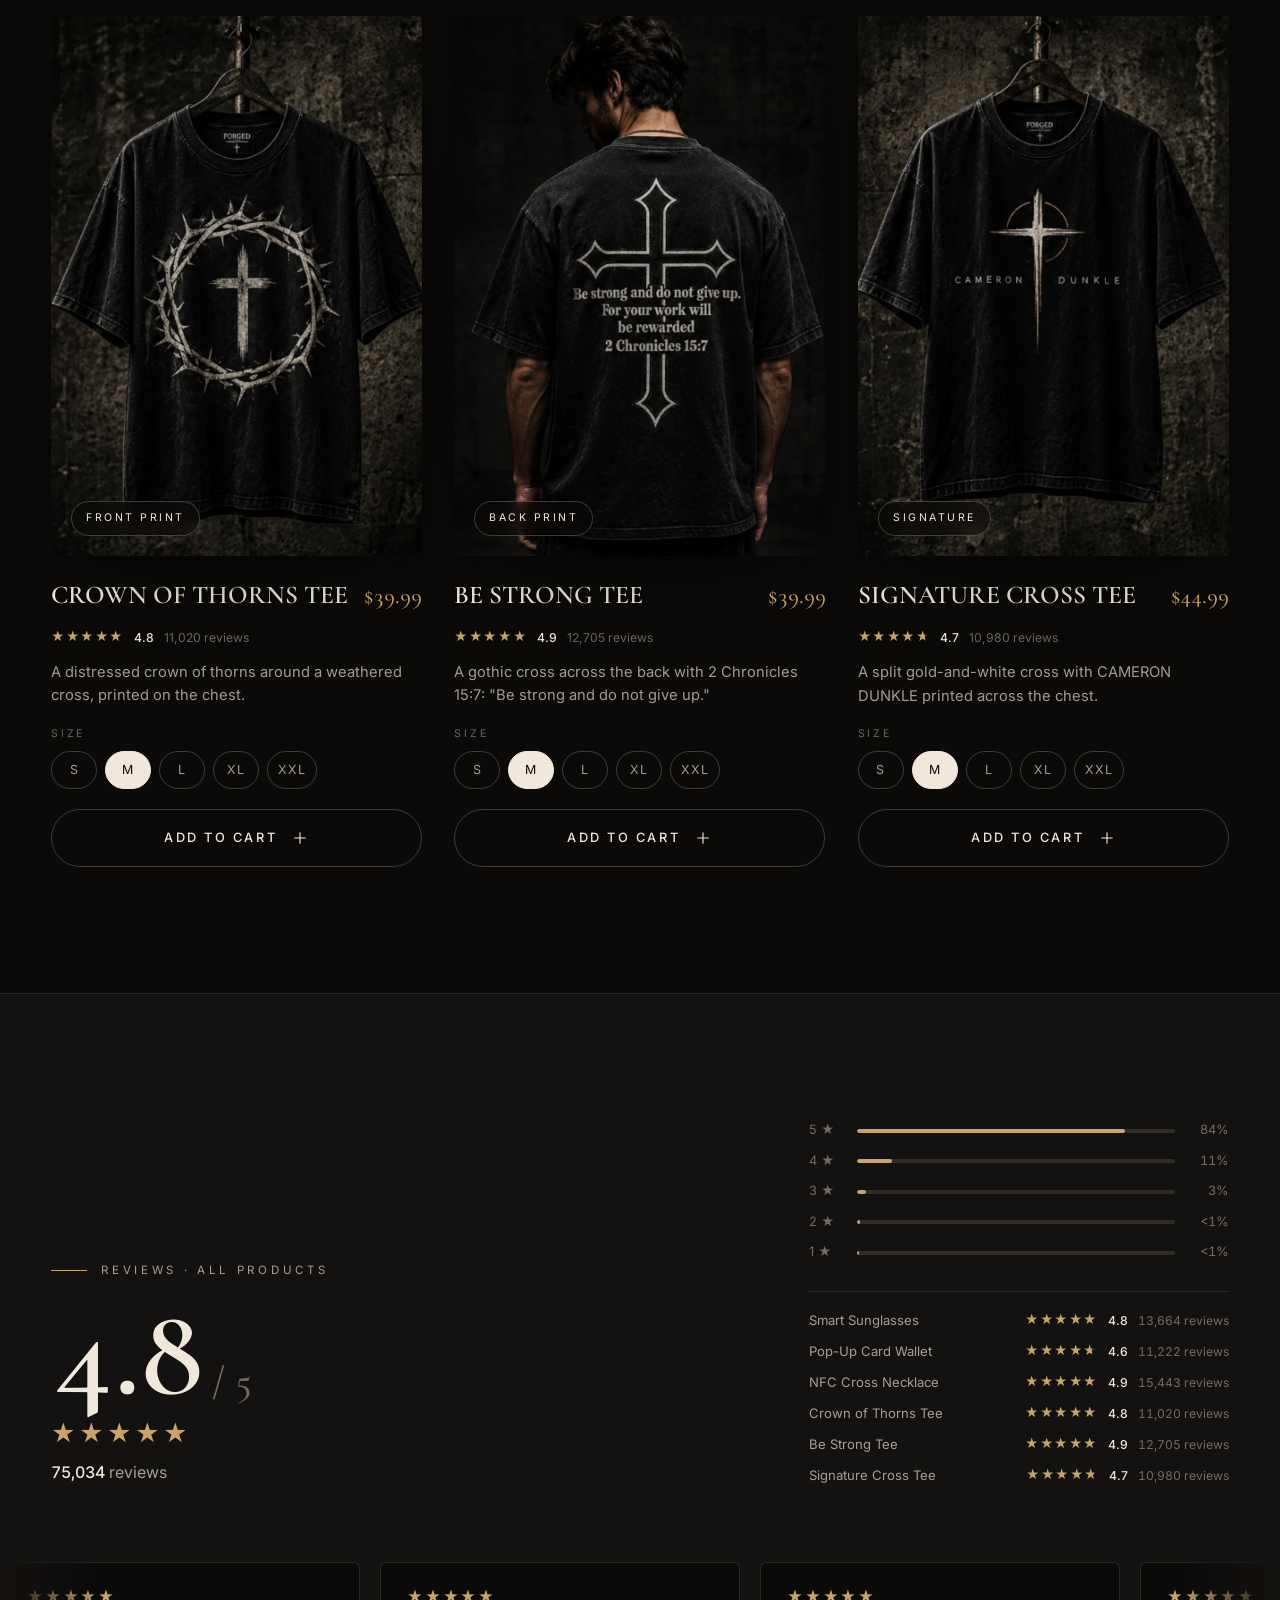
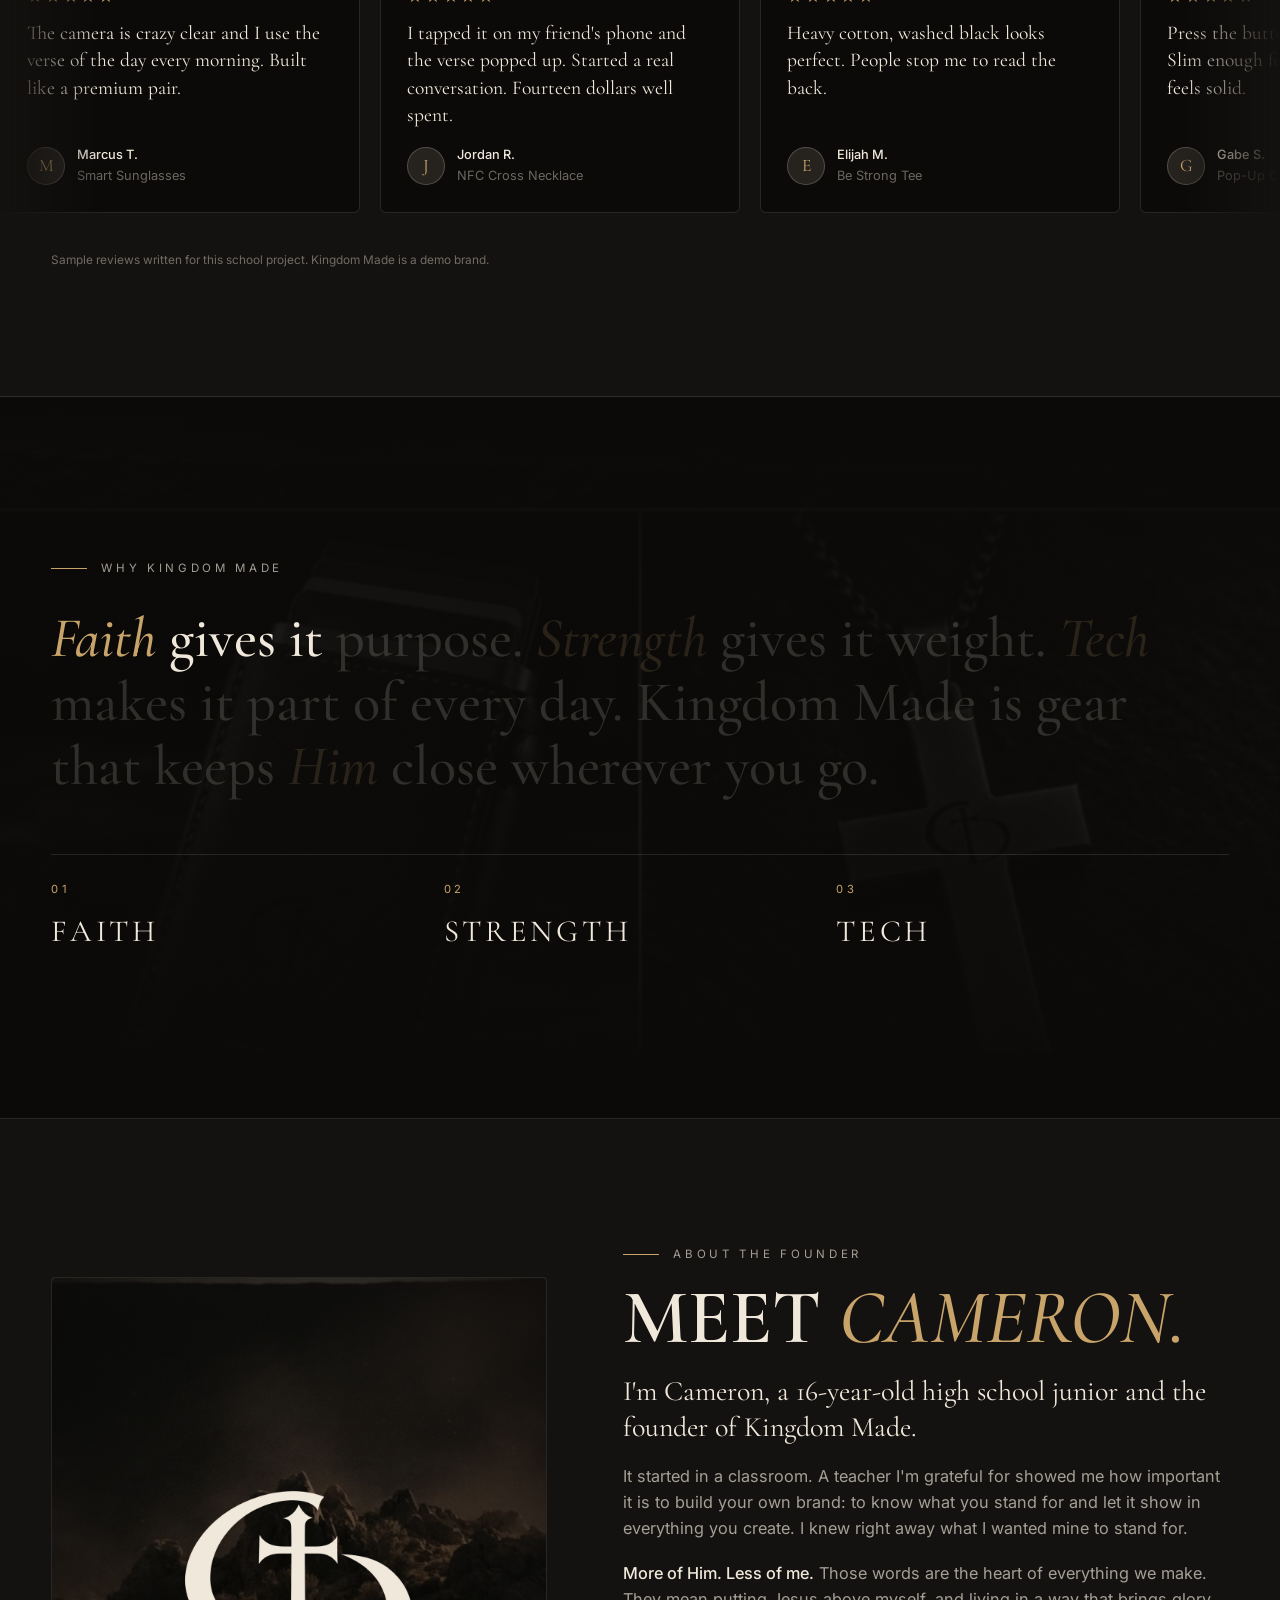
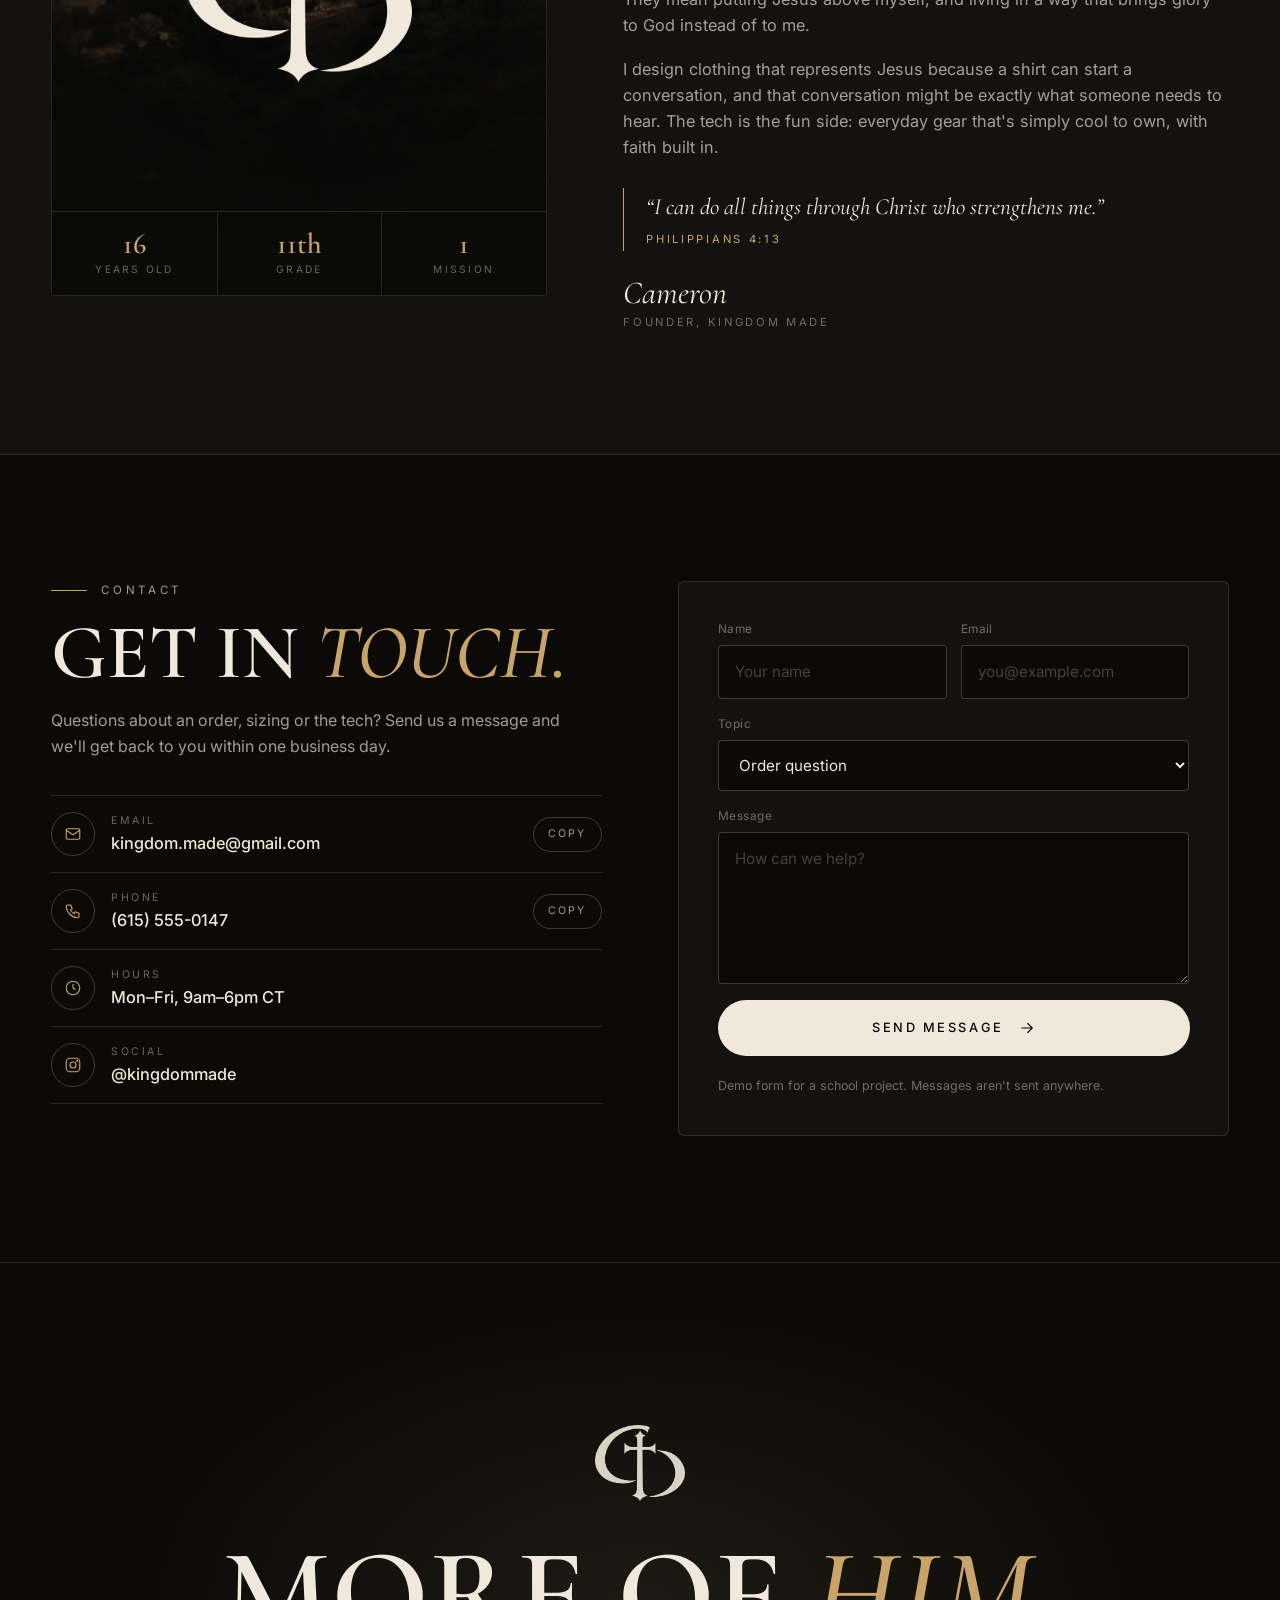
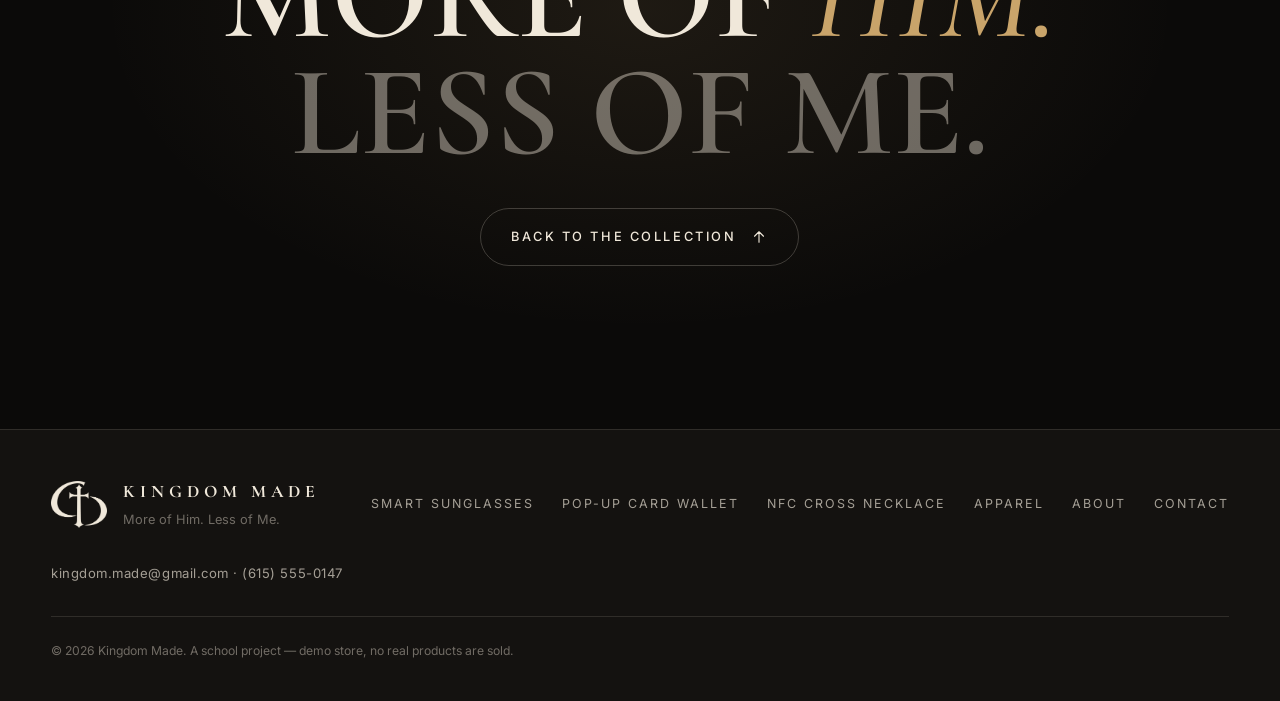
==== commit 0f7346c7: "Add About the founder section Cameron's story in first person: the teacher who sparked the idea, wha" ====
--- a/kingdom-made/index.html
+++ b/kingdom-made/index.html
@@ -37,6 +37,7 @@
       <a href="#necklace" class="nav__link">Necklace</a>
       <a href="#apparel" class="nav__link">Apparel</a>
       <a href="#reviews" class="nav__link">Reviews</a>
+      <a href="#about" class="nav__link">About</a>
       <a href="#contact" class="nav__link">Contact</a>
     </nav>
     <button class="cart-btn magnetic" type="button" aria-label="Open cart" data-open-cart>
@@ -135,6 +136,32 @@
           <li data-reveal style="--d:1"><span>02</span>Strength</li>
           <li data-reveal style="--d:2"><span>03</span>Tech</li>
         </ul>
+      </div>
+    </section>
+
+    <!-- About -->
+    <section class="about" id="about" aria-labelledby="about-title">
+      <div class="about__visual" data-reveal>
+        <img class="about__bg" src="assets/hero.webp" alt="" data-parallax="-0.08" loading="lazy">
+        <img class="about__mark" src="assets/logo.png" alt="Kingdom Made logo" width="220" height="186" loading="lazy">
+        <ul class="about__facts">
+          <li><b>16</b><span>Years old</span></li>
+          <li><b>11th</b><span>Grade</span></li>
+          <li><b>1</b><span>Mission</span></li>
+        </ul>
+      </div>
+      <div class="about__copy">
+        <p class="eyebrow" data-reveal><span class="eyebrow__line"></span> About the founder</p>
+        <h2 class="section-title" id="about-title" data-reveal style="--d:1">Meet <em>Cameron.</em></h2>
+        <p class="about__lead" data-reveal style="--d:2">I'm Cameron, a 16-year-old high school junior and the founder of Kingdom Made.</p>
+        <p data-reveal style="--d:2">It started in a classroom. A teacher I'm grateful for showed me how important it is to build your own brand: to know what you stand for and let it show in everything you create. I knew right away what I wanted mine to stand for.</p>
+        <p data-reveal style="--d:3"><strong>More of Him. Less of me.</strong> Those words are the heart of everything we make. They mean putting Jesus above myself, and living in a way that brings glory to God instead of to me.</p>
+        <p data-reveal style="--d:3">I design clothing that represents Jesus because a shirt can start a conversation, and that conversation might be exactly what someone needs to hear. The tech is the fun side: everyday gear that's simply cool to own, with faith built in.</p>
+        <blockquote class="about__verse" data-reveal style="--d:4">
+          “I can do all things through Christ who strengthens me.”
+          <cite>Philippians 4:13</cite>
+        </blockquote>
+        <p class="about__sign" data-reveal style="--d:4">Cameron <span>Founder, Kingdom Made</span></p>
       </div>
     </section>
 
@@ -224,6 +251,7 @@
       <a href="#wallet">Pop-Up Card Wallet</a>
       <a href="#necklace">NFC Cross Necklace</a>
       <a href="#apparel">Apparel</a>
+      <a href="#about">About</a>
       <a href="#contact">Contact</a>
     </nav>
     <p class="footer__contact">kingdom.made@gmail.com · (615) 555-0147</p>
--- a/kingdom-made/styles.css
+++ b/kingdom-made/styles.css
@@ -626,6 +626,26 @@
 
 .cart-item__size { font-size: 0.74rem; letter-spacing: 0.12em; text-transform: uppercase; color: var(--bone-mute); margin-bottom: 2px; }
 
+/* ---------- About ---------- */
+.about { display: grid; grid-template-columns: minmax(0, 0.9fr) minmax(0, 1.1fr); gap: clamp(40px, 6vw, 100px); align-items: center; padding: clamp(90px, 14vh, 160px) var(--gutter); border-bottom: 1px solid var(--line); background: var(--coal); }
+.about__visual { position: relative; overflow: hidden; border-radius: 4px; aspect-ratio: 4 / 5; max-width: 100%; display: grid; place-items: center; border: 1px solid var(--line); background: var(--black); }
+.about__bg { position: absolute; inset: -10% 0; width: 100%; height: 120%; max-width: none; object-fit: cover; object-position: 72% 50%; opacity: 0.45; }
+.about__visual::after { content: ""; position: absolute; inset: 0; background: radial-gradient(70% 60% at 50% 45%, transparent, rgba(11, 10, 9, 0.85)); }
+.about__mark { position: relative; z-index: 1; width: 46%; height: auto; filter: drop-shadow(0 20px 40px rgba(0, 0, 0, 0.8)); animation: float 7s ease-in-out infinite; }
+.about__facts { position: absolute; left: 0; right: 0; bottom: 0; z-index: 1; list-style: none; margin: 0; padding: 0; display: grid; grid-template-columns: repeat(3, 1fr); border-top: 1px solid var(--line); background: rgba(11, 10, 9, 0.6); backdrop-filter: blur(8px); -webkit-backdrop-filter: blur(8px); }
+.about__facts li { display: grid; gap: 2px; padding: 18px 12px; text-align: center; }
+.about__facts li + li { border-left: 1px solid var(--line); }
+.about__facts b { font-family: var(--serif); font-weight: 600; font-size: 1.8rem; line-height: 1; color: var(--gold); }
+.about__facts span { font-size: 0.64rem; letter-spacing: 0.22em; text-transform: uppercase; color: var(--bone-mute); }
+.about__copy { display: grid; gap: 18px; min-width: 0; max-width: 620px; }
+.about__copy > p:not(.eyebrow) { margin: 0; color: var(--bone-dim); font-size: 1.02rem; }
+.about__copy strong { color: var(--bone); font-weight: 500; }
+.about__copy > p.about__lead { font-family: var(--serif); font-size: clamp(1.4rem, 2.2vw, 1.75rem); line-height: 1.3; color: var(--bone); }
+.about__verse { margin: 10px 0 0; padding: 4px 0 4px 22px; border-left: 1px solid var(--gold); font-family: var(--serif); font-style: italic; font-size: 1.45rem; line-height: 1.35; color: var(--bone); }
+.about__verse cite { display: block; margin-top: 8px; font-family: var(--sans); font-style: normal; font-size: 0.7rem; letter-spacing: 0.24em; text-transform: uppercase; color: var(--gold); }
+.about__copy > p.about__sign { margin-top: 8px; font-family: var(--serif); font-style: italic; font-size: 2rem; color: var(--bone); line-height: 1; }
+.about__sign span { display: block; margin-top: 8px; font-family: var(--sans); font-style: normal; font-size: 0.7rem; letter-spacing: 0.24em; text-transform: uppercase; color: var(--bone-mute); }
+
 /* ---------- Contact ---------- */
 .contact { display: grid; grid-template-columns: minmax(0, 1fr) minmax(0, 1fr); gap: clamp(40px, 6vw, 96px); align-items: start; padding: clamp(90px, 14vh, 160px) var(--gutter); border-bottom: 1px solid var(--line); }
 .contact__info { display: grid; gap: 18px; min-width: 0; }
@@ -668,6 +688,8 @@
   .apparel__grid { grid-template-columns: 1fr; max-width: 520px; margin-inline: auto; }
   .reviews__head { grid-template-columns: 1fr; }
   .contact { grid-template-columns: 1fr; }
+  .about { grid-template-columns: 1fr; }
+  .about__visual { max-width: 460px; width: 100%; margin-inline: auto; }
 }
 @media (max-width: 1180px) {
   .nav { display: none; }
@@ -706,5 +728,6 @@
   .reviews__track { animation: none; }
   .reviews__rail { overflow-x: auto; -webkit-mask-image: none; mask-image: none; padding: 0 var(--gutter); }
   .tee__media { transform: none !important; }
+  .about__mark { animation: none; }
   .review[aria-hidden="true"] { display: none; }
 }
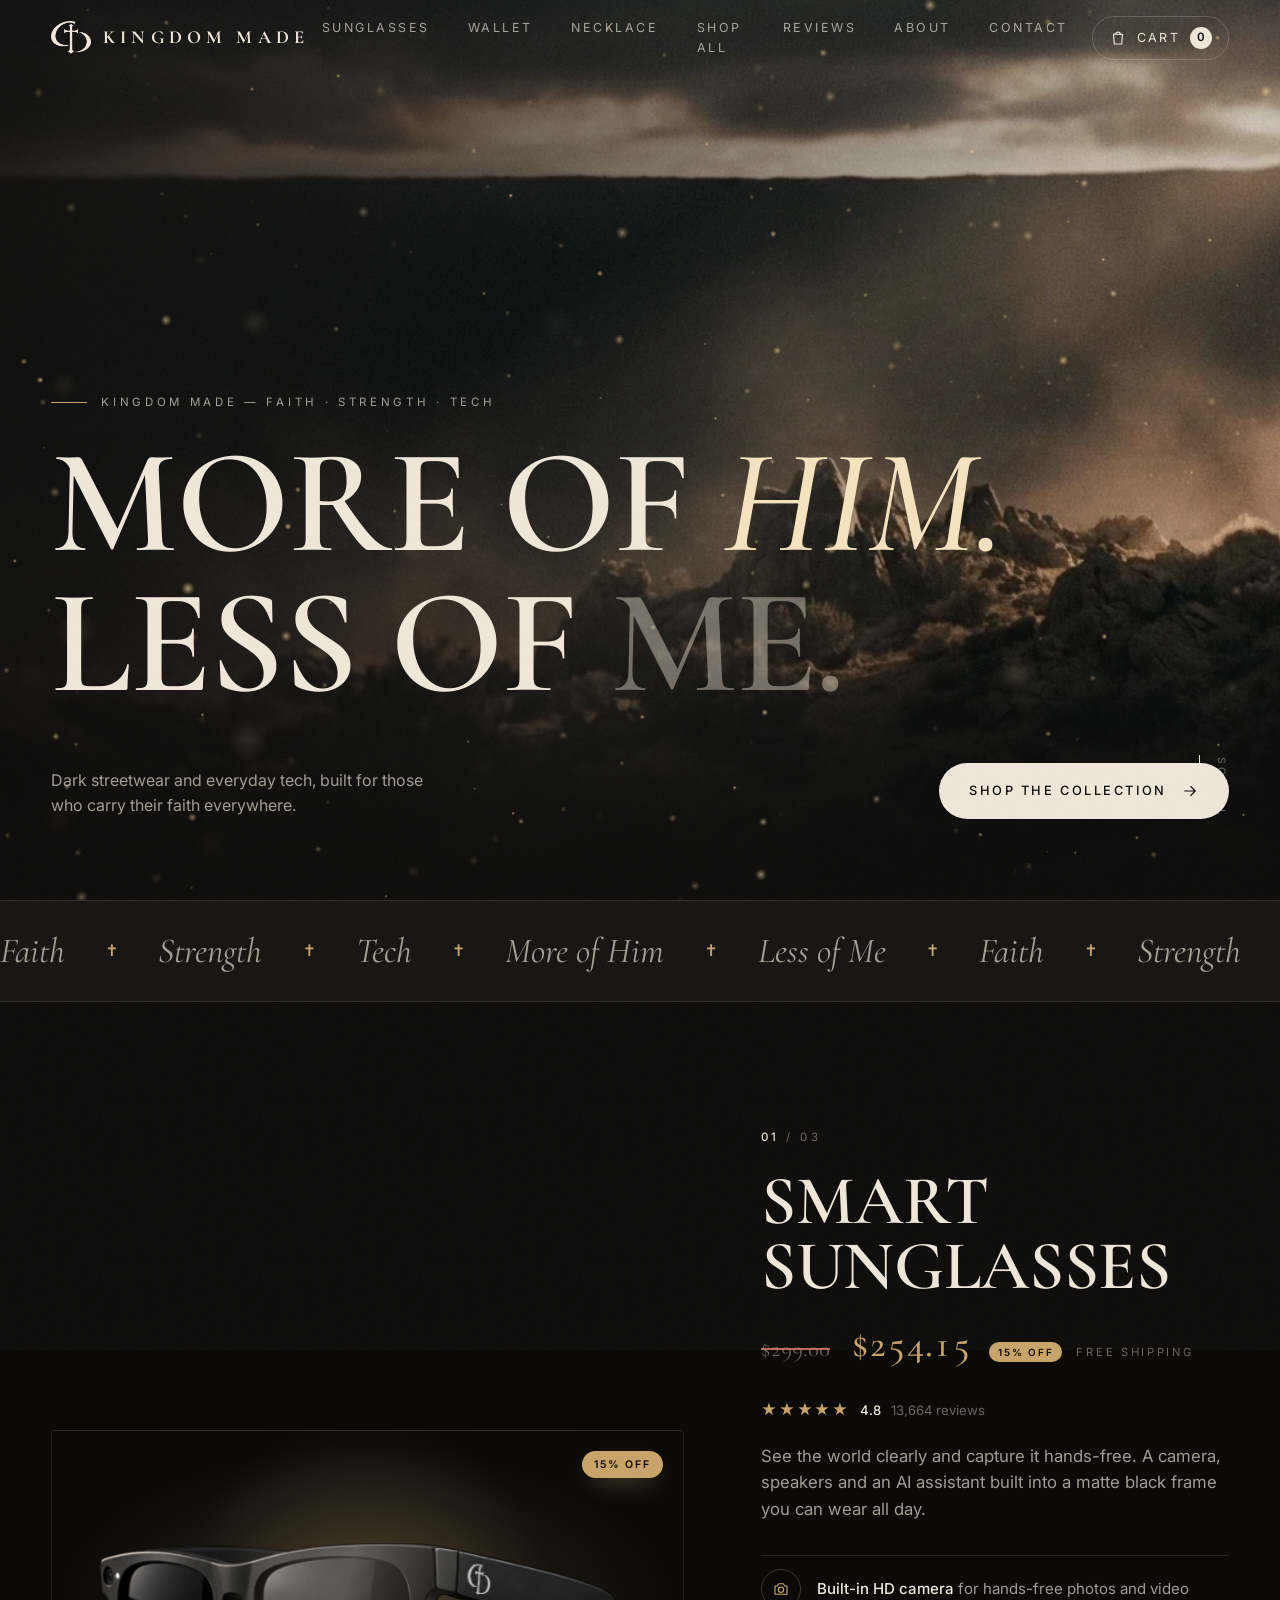
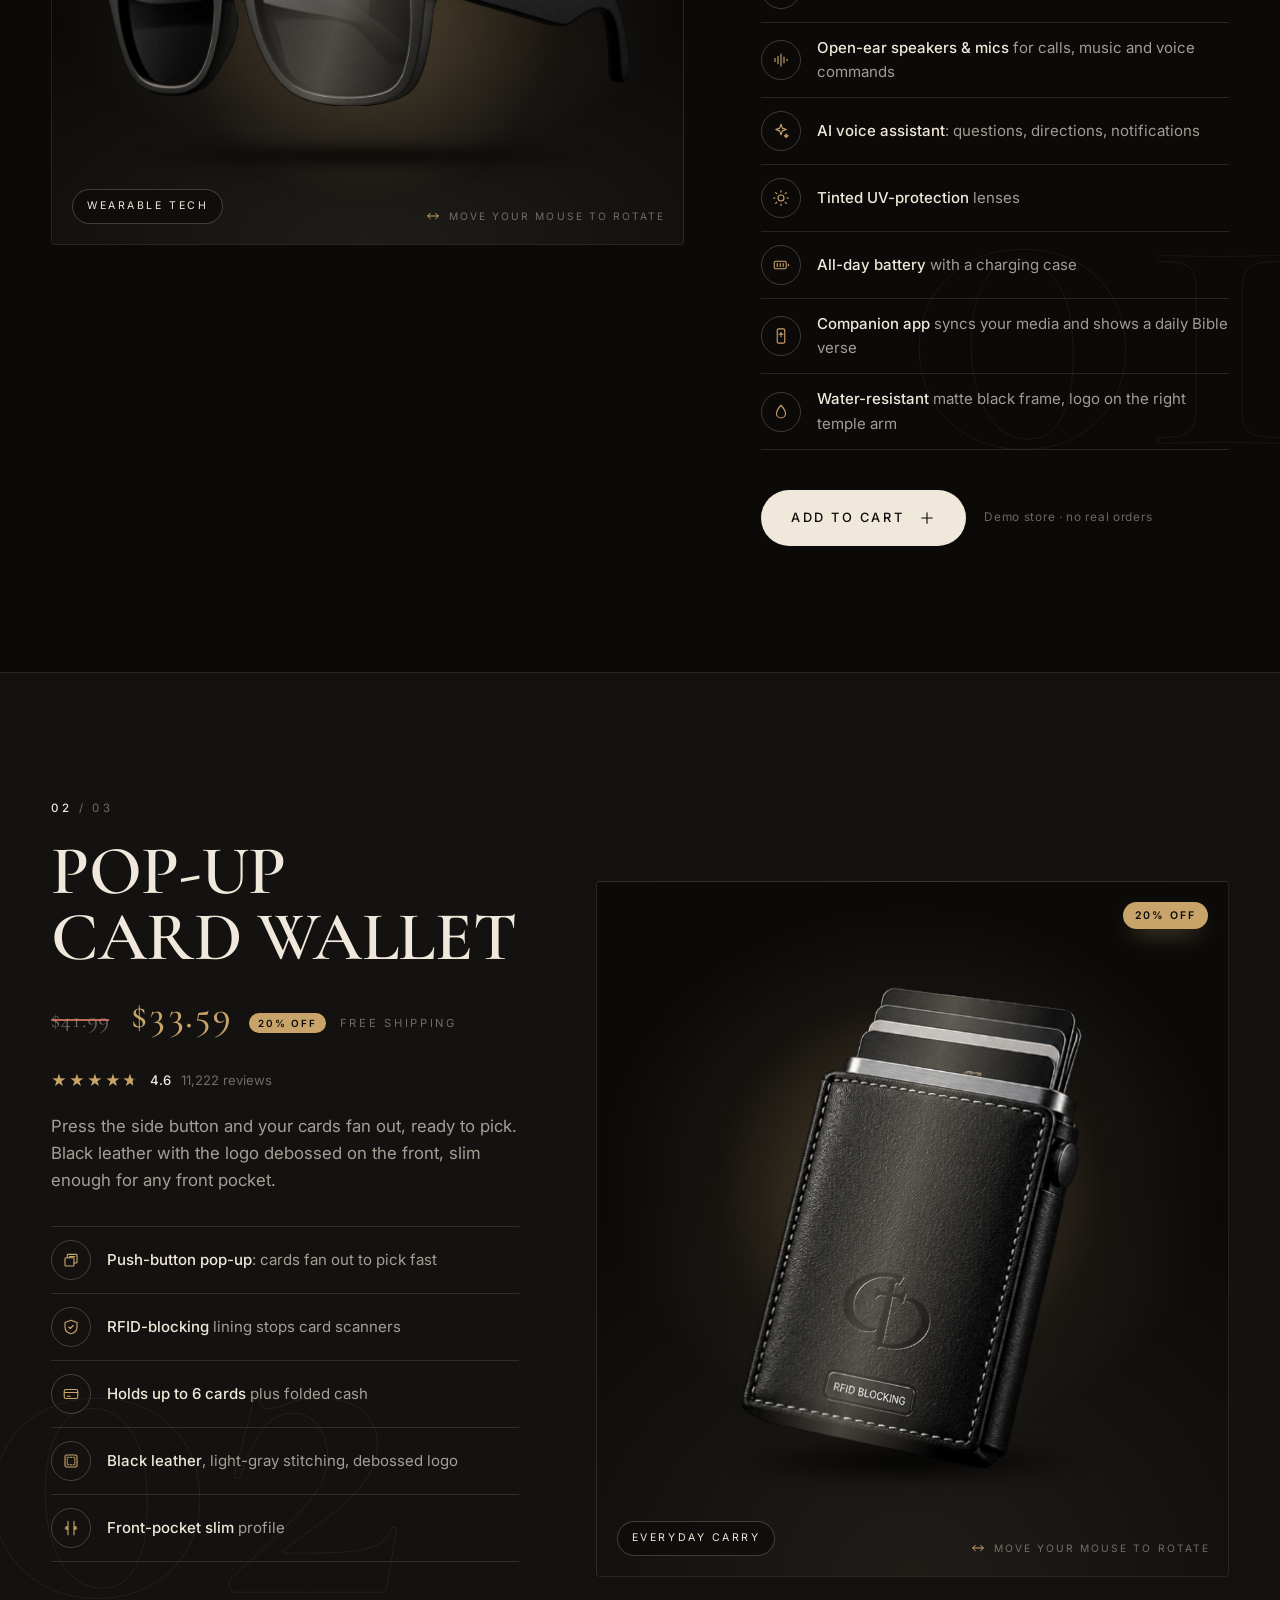
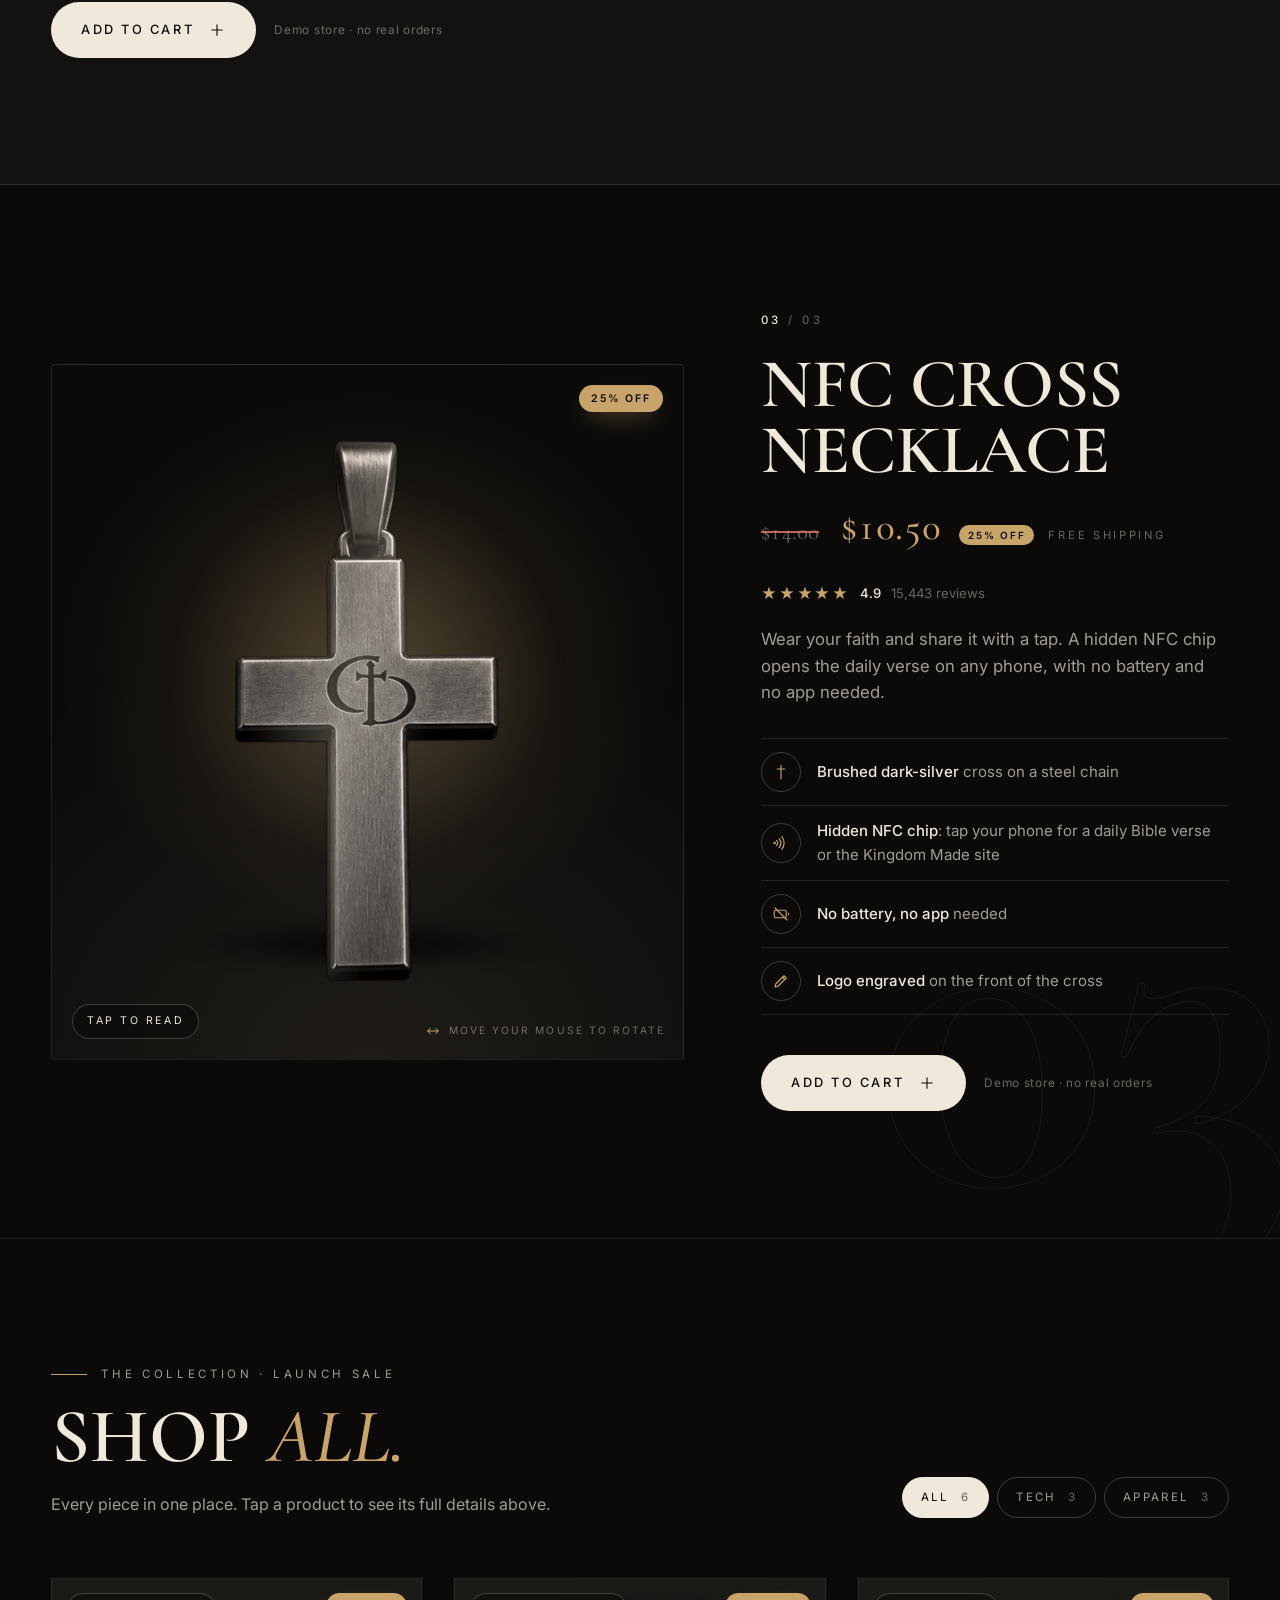
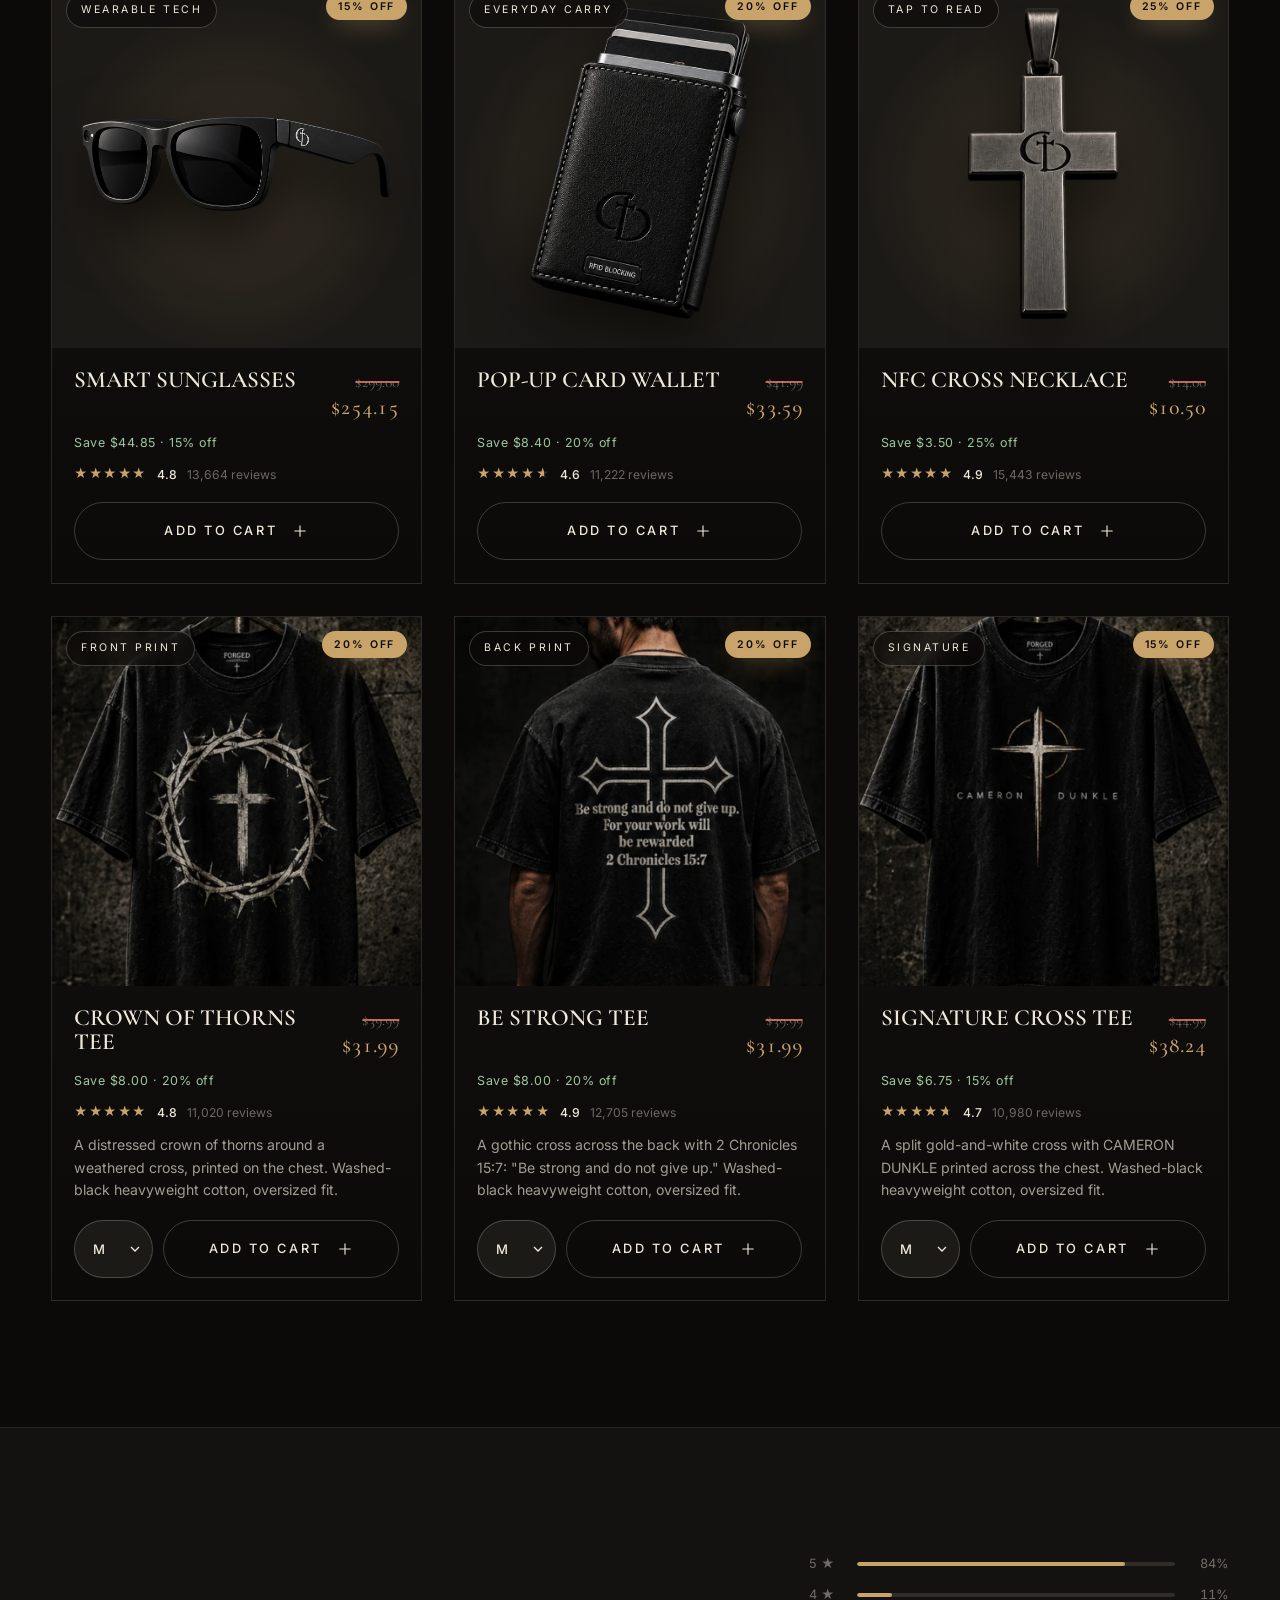
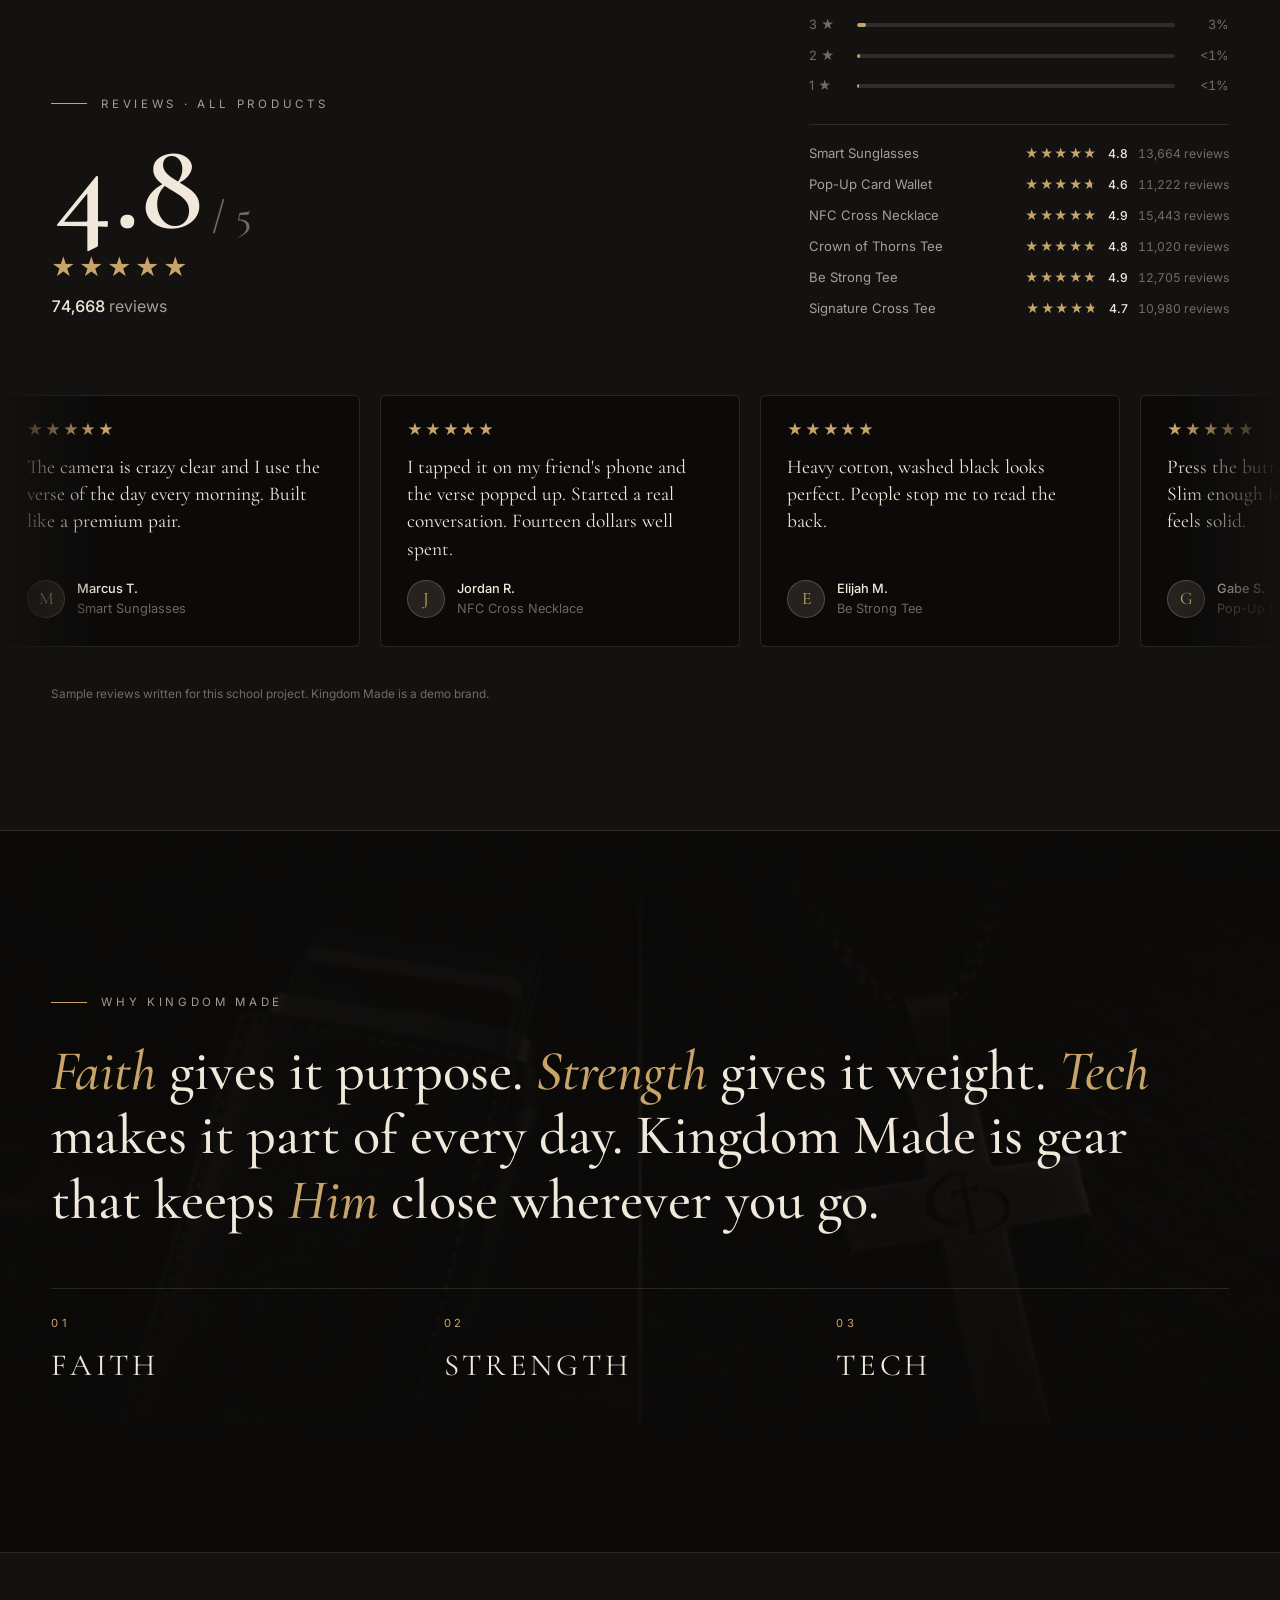
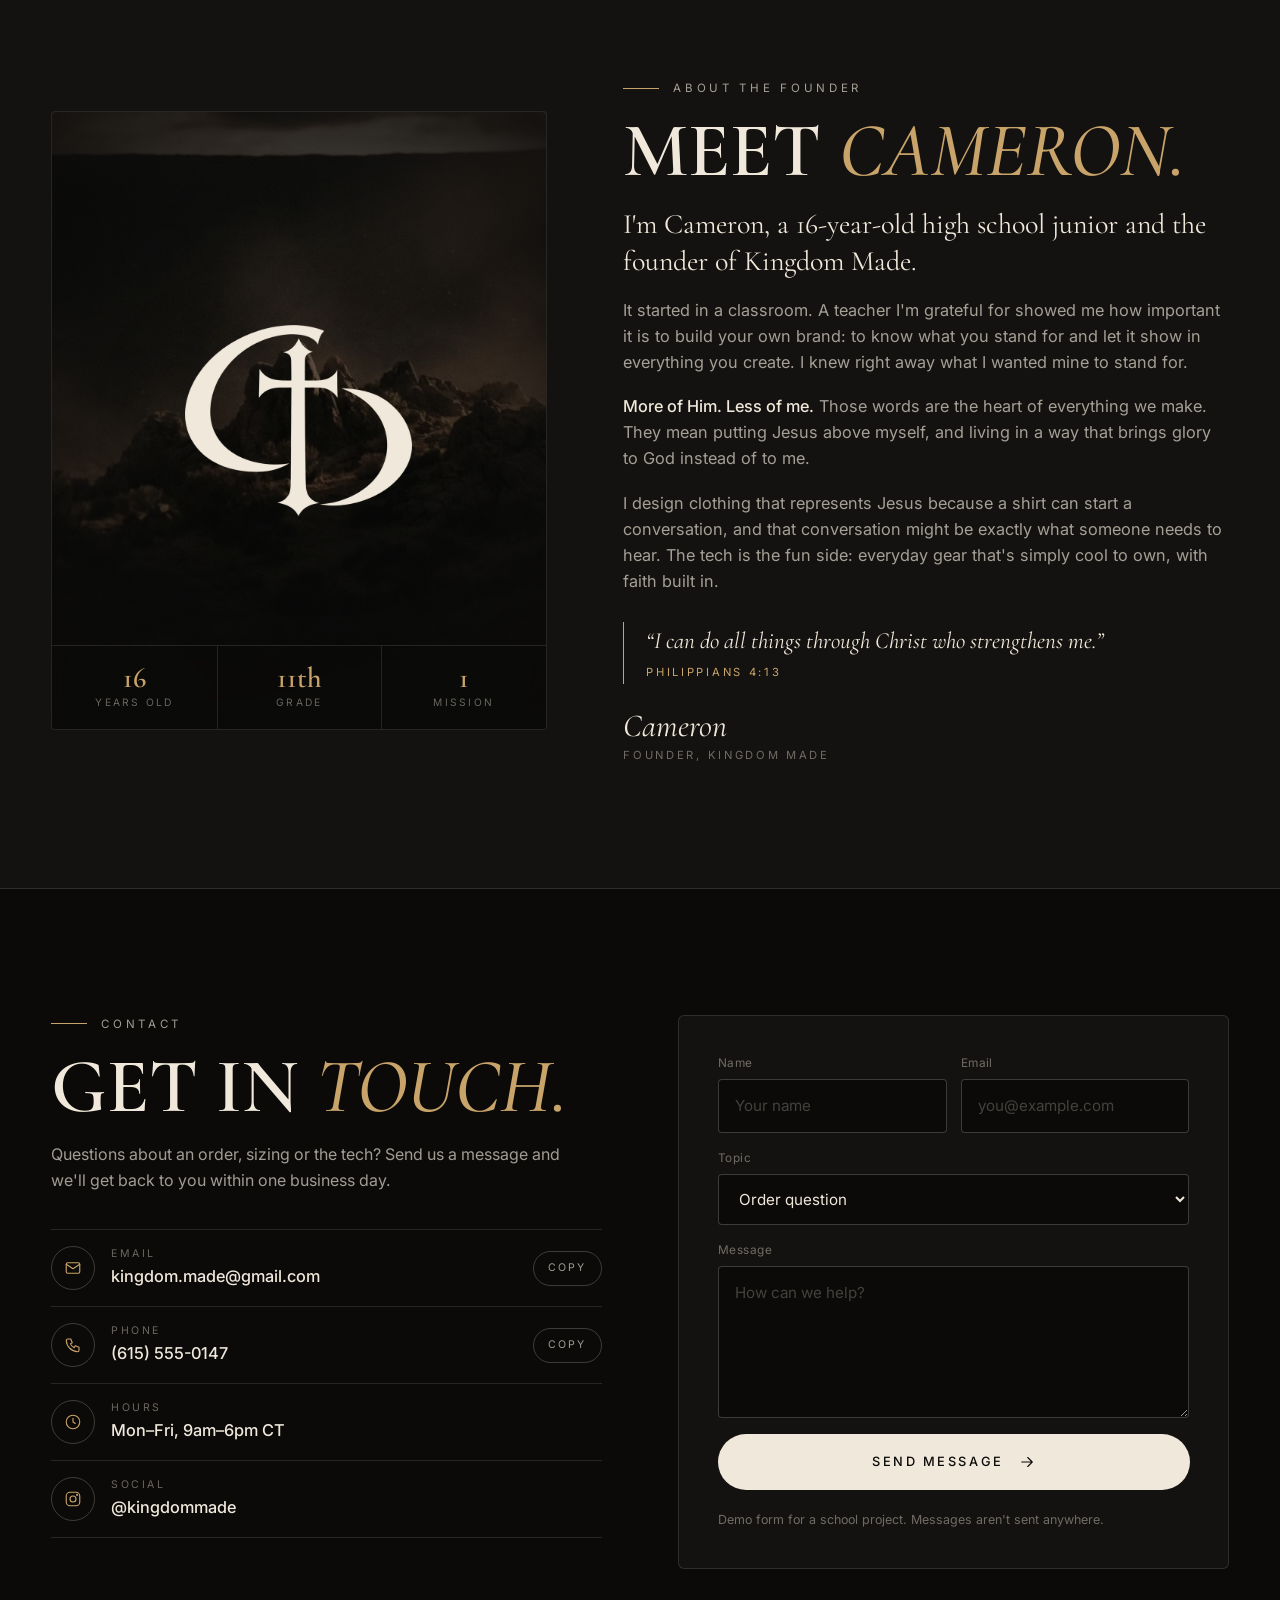
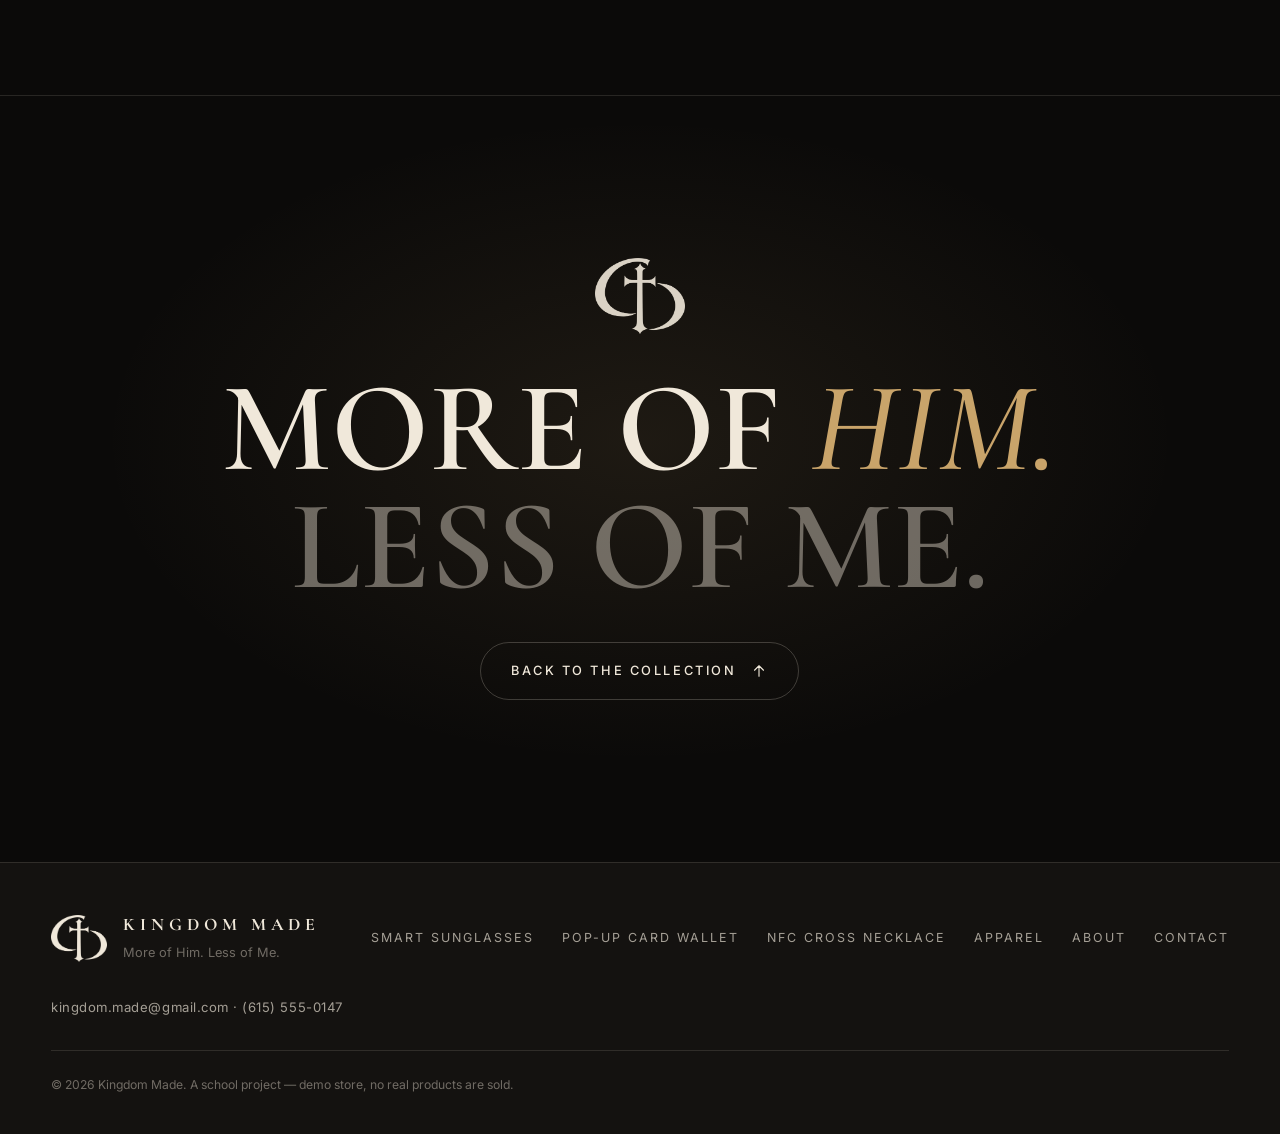
==== commit 6aff7dd7: "Add Kingdom Made site and a home page linking both sites for GitHub Pages Co-Authored-By: Claude Opu" ====
--- a/kingdom-made/index.html
+++ b/kingdom-made/index.html
@@ -2,19 +2,18 @@
 <html lang="en">
 <head>
   <meta charset="utf-8">
-  <meta name="viewport" content="width=device-width, initial-scale=1">
-  <title>Kingdom Made — More of Him. Less of Me.</title>
+  <meta name="viewport" content="width=device-width, initial-scale=1, viewport-fit=cover">
+<title>Kingdom Made</title>
   <meta name="description" content="Kingdom Made: dark Christian streetwear and tech. Smart sunglasses, pop-up card wallet, NFC cross necklace.">
   <meta name="theme-color" content="#0b0a09">
   <link rel="icon" href="assets/logo.png">
-  <link rel="preconnect" href="https://fonts.googleapis.com">
-  <link rel="preconnect" href="https://fonts.gstatic.com" crossorigin>
   <link href="https://fonts.googleapis.com/css2?family=Cormorant+Garamond:ital,wght@0,500;0,600;0,700;1,500&family=Inter:wght@300;400;500;600&display=swap" rel="stylesheet">
   <link rel="preload" as="image" href="assets/hero.webp">
   <link rel="stylesheet" href="styles.css">
   <script>document.documentElement.classList.add('js');</script>
 </head>
-<body class="is-loading">
+<body>
+<script>document.body.classList.add("is-loading");</script>
 
   <!-- Preloader -->
   <div class="loader" aria-hidden="true">
@@ -35,7 +34,7 @@
       <a href="#sunglasses" class="nav__link">Sunglasses</a>
       <a href="#wallet" class="nav__link">Wallet</a>
       <a href="#necklace" class="nav__link">Necklace</a>
-      <a href="#apparel" class="nav__link">Apparel</a>
+      <a href="#shop" class="nav__link">Shop All</a>
       <a href="#reviews" class="nav__link">Reviews</a>
       <a href="#about" class="nav__link">About</a>
       <a href="#contact" class="nav__link">Contact</a>
@@ -91,15 +90,23 @@
     <!-- Products (rendered from data in app.js) -->
     <div id="products" data-products></div>
 
-    <!-- Apparel -->
-    <section class="apparel" id="apparel" aria-labelledby="apparel-title">
-      <div class="section-head">
-        <p class="eyebrow" data-reveal><span class="eyebrow__line"></span> Apparel</p>
-        <h2 class="section-title" id="apparel-title" data-reveal style="--d:1">Wear the <em>Word.</em></h2>
-        <p class="section-sub" data-reveal style="--d:2">Washed-black heavyweight tees with faded, worn-in prints. Oversized fit.</p>
-      </div>
-      <div class="apparel__grid" data-apparel></div>
-    </section>
+    <!-- Shop all: every item in one place -->
+    <section class="shop" id="shop" aria-labelledby="shop-title">
+      <div class="shop__head">
+        <div class="section-head">
+          <p class="eyebrow" data-reveal><span class="eyebrow__line"></span> The Collection · Launch Sale</p>
+          <h2 class="section-title" id="shop-title" data-reveal style="--d:1">Shop <em>all.</em></h2>
+          <p class="section-sub" data-reveal style="--d:2">Every piece in one place. Tap a product to see its full details above.</p>
+        </div>
+        <div class="shop__filters" role="group" aria-label="Filter products" data-reveal style="--d:2">
+          <button type="button" class="chip is-active" data-filter="all">All <span data-filter-count="all"></span></button>
+          <button type="button" class="chip" data-filter="tech">Tech <span data-filter-count="tech"></span></button>
+          <button type="button" class="chip" data-filter="apparel">Apparel <span data-filter-count="apparel"></span></button>
+        </div>
+      </div>
+      <div class="shop__grid" data-shop></div>
+    </section>
+
 
     <!-- Reviews -->
     <section class="reviews" id="reviews" aria-labelledby="reviews-title">
@@ -231,7 +238,7 @@
         <span class="reprise__line" data-reveal>MORE OF <em>HIM.</em></span>
         <span class="reprise__line reprise__line--me" data-reveal style="--d:1">LESS OF ME.</span>
       </p>
-      <a href="#sunglasses" class="btn btn--ghost magnetic" data-reveal style="--d:2">
+      <a href="#shop" class="btn btn--ghost magnetic" data-reveal style="--d:2">
         <span class="btn__text">Back to the collection</span>
         <svg class="btn__arrow" viewBox="0 0 24 24" aria-hidden="true"><path d="M12 19V5M6 11l6-6 6 6"/></svg>
       </a>
@@ -250,7 +257,7 @@
       <a href="#sunglasses">Smart Sunglasses</a>
       <a href="#wallet">Pop-Up Card Wallet</a>
       <a href="#necklace">NFC Cross Necklace</a>
-      <a href="#apparel">Apparel</a>
+      <a href="#shop">Apparel</a>
       <a href="#about">About</a>
       <a href="#contact">Contact</a>
     </nav>
@@ -275,6 +282,7 @@
     </div>
     <div class="cart__foot" data-cart-foot>
       <div class="cart__row"><span>Subtotal</span><strong data-subtotal>$0.00</strong></div>
+      <div class="cart__row cart__row--save" hidden><span>You saved (sale)</span><span data-saved>$0.00</span></div>
       <div class="cart__row cart__row--muted"><span>Shipping</span><span>Free</span></div>
       <button class="btn btn--primary btn--block magnetic" type="button" data-checkout>
         <span class="btn__text">Checkout</span>
@@ -325,6 +333,7 @@
             <h3>Order summary</h3>
             <ul class="summary__items" data-summary-items></ul>
             <div class="cart__row"><span>Subtotal</span><span data-summary-subtotal></span></div>
+            <div class="cart__row cart__row--save" hidden><span>You saved (sale)</span><span data-saved>$0.00</span></div>
             <div class="cart__row cart__row--muted"><span>Shipping</span><span>Free</span></div>
             <div class="cart__row summary__total"><span>Total</span><strong data-summary-total></strong></div>
           </aside>
@@ -350,5 +359,6 @@
   <div class="toast" role="status" aria-live="polite" data-toast></div>
 
   <script src="app.js" defer></script>
+
 </body>
 </html>
--- a/kingdom-made/styles.css
+++ b/kingdom-made/styles.css
@@ -731,3 +731,64 @@
   .about__mark { animation: none; }
   .review[aria-hidden="true"] { display: none; }
 }
+
+/* ==========================================================================
+   Shop all
+   ========================================================================== */
+.shop { padding: clamp(90px, 14vh, 160px) var(--gutter); border-bottom: 1px solid var(--line); }
+.shop__head { display: flex; flex-wrap: wrap; align-items: flex-end; justify-content: space-between; gap: 24px; margin-bottom: clamp(36px, 5vw, 60px); }
+.shop__head .section-head { margin-bottom: 0; }
+.shop__filters { display: flex; flex-wrap: wrap; gap: 8px; }
+.chip { padding: 10px 18px; border: 1px solid var(--line-2); border-radius: 999px; font-size: 0.72rem; letter-spacing: 0.2em; text-transform: uppercase; color: var(--bone-dim); transition: background 0.35s var(--ease), color 0.35s var(--ease), border-color 0.35s var(--ease); }
+.chip span { margin-left: 6px; color: var(--bone-mute); }
+.chip:hover { color: var(--bone); border-color: var(--bone-dim); }
+.chip.is-active { background: var(--bone); border-color: var(--bone); color: var(--black); }
+.chip.is-active span { color: var(--black); opacity: 0.6; }
+.shop__grid { display: grid; grid-template-columns: repeat(3, minmax(0, 1fr)); gap: clamp(18px, 2.5vw, 32px); }
+.shop-card { display: flex; flex-direction: column; min-width: 0; background: linear-gradient(180deg, var(--coal), var(--black)); border: 1px solid var(--line); transition: border-color 0.5s var(--ease), transform 0.6s var(--ease); }
+.shop-card[hidden] { display: none; }
+.shop-card:hover { border-color: var(--line-2); transform: translateY(-6px); }
+.shop-card.is-pop { animation: shopPop 0.6s var(--ease) both; }
+@keyframes shopPop { from { opacity: 0; transform: translateY(24px) scale(0.98); } }
+.shop-card__media { position: relative; display: block; aspect-ratio: 1; max-width: 100%; overflow: hidden; background: radial-gradient(circle at 50% 55%, var(--gold-soft), transparent 65%), var(--char); }
+.shop-card__media img { width: 100%; height: 100%; object-fit: contain; padding: 8%; transition: transform 1.1s var(--ease), filter 0.8s var(--ease); filter: drop-shadow(0 24px 30px rgba(0, 0, 0, 0.7)); }
+.shop-card[data-kind="apparel"] .shop-card__media img { object-fit: cover; padding: 0; filter: brightness(0.92); }
+.shop-card:hover .shop-card__media img { transform: scale(1.07); }
+.shop-card__media .product__tag { top: 14px; left: 14px; bottom: auto; }
+.shop-card__more { position: absolute; left: 50%; bottom: 16px; translate: -50% 0; padding: 8px 16px; border-radius: 999px; background: rgba(11, 10, 9, 0.75); border: 1px solid var(--line-2); font-size: 0.66rem; letter-spacing: 0.22em; text-transform: uppercase; color: var(--bone); opacity: 0; transform: translateY(10px); transition: opacity 0.4s var(--ease), transform 0.4s var(--ease); backdrop-filter: blur(8px); -webkit-backdrop-filter: blur(8px); white-space: nowrap; }
+.shop-card:hover .shop-card__more, .shop-card__media:focus-visible .shop-card__more { opacity: 1; transform: none; }
+.shop-card__body { display: grid; gap: 12px; padding: 20px 22px 22px; flex: 1; align-content: start; }
+.shop-card__top { display: flex; justify-content: space-between; align-items: baseline; gap: 12px; }
+.shop-card__top h3 { margin: 0; font-family: var(--serif); font-weight: 600; font-size: 1.45rem; line-height: 1.05; text-transform: uppercase; }
+.shop-card__top strong { font-family: var(--serif); font-weight: 500; font-size: 1.35rem; color: var(--gold); white-space: nowrap; font-variant-numeric: tabular-nums; }
+.shop-card__buy { display: flex; gap: 10px; margin-top: 6px; align-self: end; }
+.shop-card__buy .btn { flex: 1; }
+.shop-card__size select { height: 100%; min-height: 48px; padding: 0 30px 0 14px; background: var(--char) url("data:image/svg+xml;utf8,<svg xmlns='http://www.w3.org/2000/svg' width='10' height='6'><path d='M1 1l4 4 4-4' fill='none' stroke='%23f0e8da' stroke-width='1.3'/></svg>") no-repeat right 12px center; border: 1px solid var(--line-2); border-radius: 999px; padding-left: 18px; color: var(--bone); font: 500 0.82rem var(--sans); letter-spacing: 0.1em; appearance: none; -webkit-appearance: none; cursor: pointer; }
+.shop-card__size select:focus-visible { outline: 1px solid var(--gold); outline-offset: 3px; }
+.visually-hidden { position: absolute; width: 1px; height: 1px; overflow: hidden; clip: rect(0 0 0 0); white-space: nowrap; }
+@media (max-width: 960px) { .shop__grid { grid-template-columns: repeat(2, minmax(0, 1fr)); } }
+@media (max-width: 600px) { .shop__grid { grid-template-columns: 1fr; } }
+
+.shop-card__pitch { margin: 0; font-size: 0.88rem; color: var(--bone-dim); }
+
+/* Sale */
+.off-badge { position: absolute; top: 14px; right: 14px; z-index: 3; padding: 7px 12px; border-radius: 999px; background: var(--gold); color: var(--black); font: 600 0.66rem var(--sans); letter-spacing: 0.18em; box-shadow: 0 10px 24px -10px rgba(201, 164, 106, 0.8); animation: offPulse 2.8s ease-in-out infinite; }
+@keyframes offPulse { 50% { transform: scale(1.06); box-shadow: 0 12px 30px -8px rgba(201, 164, 106, 1); } }
+.off-badge--inline { position: static; display: inline-block; animation: none; box-shadow: none; padding: 4px 9px; font-size: 0.6rem; vertical-align: middle; }
+.stage .off-badge { top: 20px; right: 20px; }
+s.was { color: var(--bone-mute); text-decoration-thickness: 1.5px; text-decoration-color: rgba(220, 120, 100, 0.85); font-variant-numeric: tabular-nums; margin-right: 8px; font-size: 0.85em; }
+.shop-card__price { display: inline-flex; align-items: baseline; flex-wrap: wrap; justify-content: flex-end; gap: 0 2px; white-space: nowrap; }
+.shop-card__price s.was { font-family: var(--serif); font-size: 1.05rem; }
+.shop-card__save { margin: -4px 0 0; font-size: 0.78rem; letter-spacing: 0.04em; color: #9fc79f; }
+.product__price { flex-wrap: wrap; align-items: baseline; }
+.product__price s.was { font-family: var(--serif); font-size: 1.4rem; }
+.product__price .off-badge--inline { margin-left: 4px; }
+.cart-item__price { display: flex; flex-wrap: wrap; align-items: center; gap: 4px 8px; }
+.cart-item__price s.was { margin-right: 0; }
+.cart__row--save span:last-child { color: #9fc79f; }
+.cart__row--save[hidden] { display: none; }
+.summary__items s.was { display: block; margin: 0; font-size: 0.8em; }
+
+.product__price .off-badge--inline { color: var(--black); letter-spacing: 0.18em; font-size: 0.62rem; }
+.shop-card__price { flex-direction: column; align-items: flex-end; gap: 0; }
+.shop-card__price s.was { margin-right: 0; font-size: 0.95rem; line-height: 1; }
